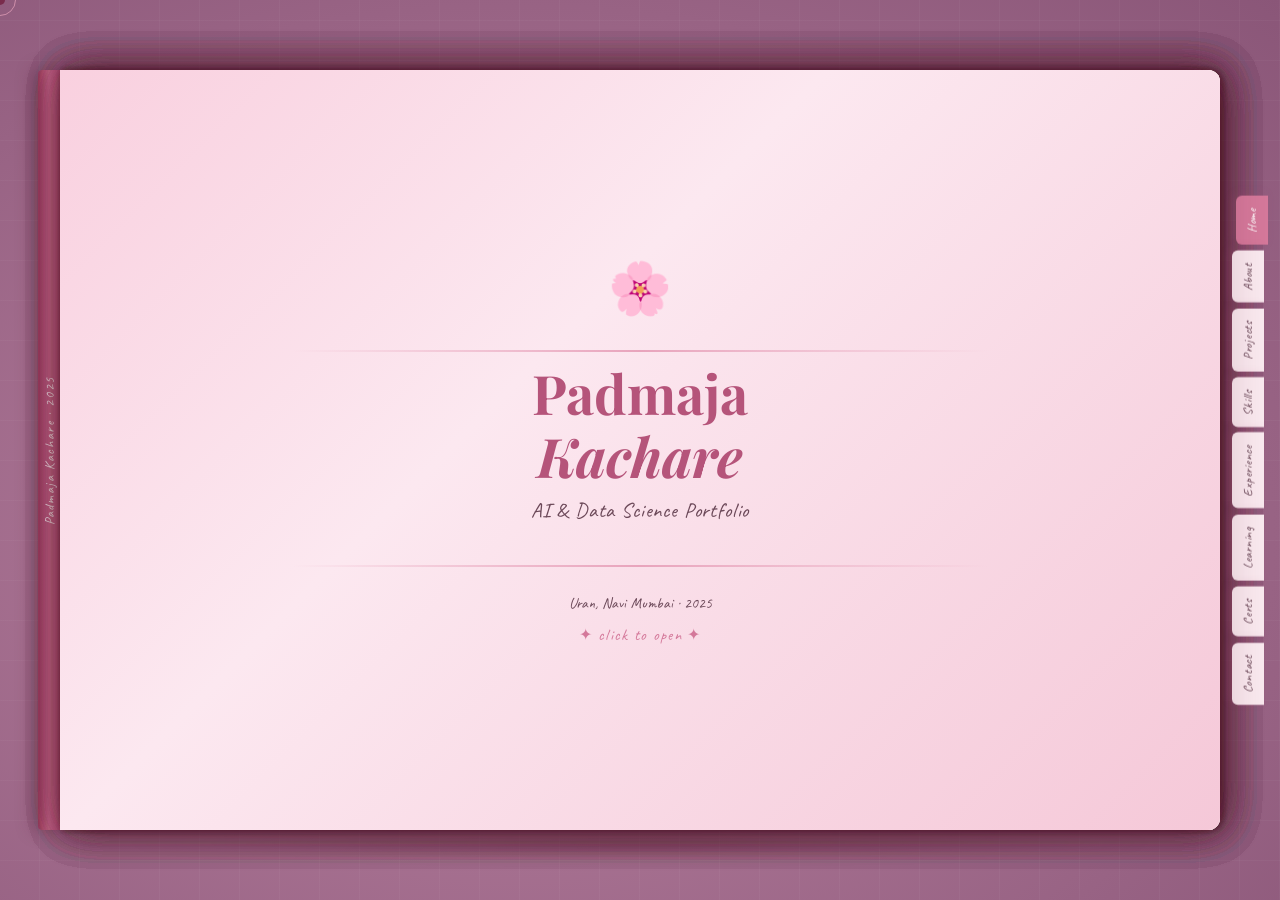
==== index.html @ 141d52c6 "Initial portfolio deployment" ====
<!DOCTYPE html>
<html lang="en">
<head>
<meta charset="UTF-8"/>
<meta name="viewport" content="width=device-width, initial-scale=1.0"/>
<title>Padmaja Kachare — Diary Portfolio</title>
<link href="https://fonts.googleapis.com/css2?family=Playfair+Display:ital,wght@0,400;0,600;1,400&family=DM+Sans:wght@300;400;500&family=Caveat:wght@400;500;600;700&display=swap" rel="stylesheet"/>
<style>
/* ===== ROOT ===== */
:root{
  --blush:#f9e8ee; --rose:#e8a4bc; --dusty:#d4789a; --deep:#b5547a;
  --cream:#fdf6f0; --warm:#fff9f5; --ink:#2d1f26; --inkl:#6b4858;
  --tan:#f0d9c8; --tan2:#e8c9b0; --paper:#fffdf8; --ruled:#f0dde6;
  --shadow:0 4px 24px rgba(180,84,120,.10);
  --shadow-lg:0 8px 40px rgba(180,84,120,.18);
}
*,*::before,*::after{box-sizing:border-box;margin:0;padding:0}
html,body{width:100%;height:100%;overflow:hidden;background:#c9a4b8;font-family:'DM Sans',sans-serif;font-weight:300;color:var(--ink);cursor:none}

/* ===== CUSTOM CURSOR ===== */
#cur{width:10px;height:10px;background:var(--dusty);border-radius:50%;position:fixed;top:0;left:0;pointer-events:none;z-index:9999;transform:translate(-50%,-50%);mix-blend-mode:multiply;transition:transform .12s}
#cur-ring{width:32px;height:32px;border:1.5px solid var(--rose);border-radius:50%;position:fixed;top:0;left:0;pointer-events:none;z-index:9998;transform:translate(-50%,-50%);transition:left .06s,top .06s;opacity:.7}

/* ===== BOOK SHELL ===== */
#book-shell{
  position:fixed;inset:0;
  display:flex;align-items:center;justify-content:center;
  perspective:2800px;
  background: radial-gradient(ellipse at 40% 60%, #c18faa 0%, #a67090 40%, #8a5678 100%);
}
/* warm table surface feel */
#book-shell::before{
  content:'';position:absolute;inset:0;
  background:repeating-linear-gradient(0deg,transparent,transparent 39px,rgba(255,255,255,.03) 39px,rgba(255,255,255,.03) 40px),
             repeating-linear-gradient(90deg,transparent,transparent 39px,rgba(255,255,255,.03) 39px,rgba(255,255,255,.03) 40px);
  pointer-events:none;
}
#book{
  position:relative;
  width:min(1160px,94vw);
  height:min(760px,90vh);
  transform-style:preserve-3d;
}

/* book shadow on table */
#book::after{
  content:'';position:absolute;bottom:-28px;left:5%;width:90%;height:30px;
  background:radial-gradient(ellipse,rgba(80,20,40,.35) 0%,transparent 70%);
  filter:blur(6px);pointer-events:none;
}

/* ===== SPINE ===== */
#spine{
  position:absolute;left:-22px;top:0;width:22px;height:100%;
  background:linear-gradient(90deg,#9a3d62,#c4688a,#b5547a);
  border-radius:4px 0 0 4px;
  box-shadow:-4px 0 18px rgba(80,20,40,.35);
  display:flex;align-items:center;justify-content:center;
  z-index:5;
}
#spine-text{
  writing-mode:vertical-rl;transform:rotate(180deg);
  font-family:'Caveat',cursive;font-size:.85rem;color:rgba(255,255,255,.85);
  letter-spacing:.12em;
}

/* ===== PAGES ===== */
.page{
  position:absolute;inset:0;
  background:var(--paper);
  border-radius:0 12px 12px 0;
  overflow:hidden;
  transform-origin:left center;
  transform-style:preserve-3d;
  backface-visibility:hidden;
  transition:transform .9s cubic-bezier(.645,.045,.355,1.000),box-shadow .9s;
  box-shadow:4px 0 40px rgba(80,20,40,.18),2px 0 8px rgba(80,20,40,.10);
  will-change:transform;
}

/* stacked z ordering */
.page[data-idx="0"]{z-index:8}
.page[data-idx="1"]{z-index:7}
.page[data-idx="2"]{z-index:6}
.page[data-idx="3"]{z-index:5}
.page[data-idx="4"]{z-index:4}
.page[data-idx="5"]{z-index:3}
.page[data-idx="6"]{z-index:2}
.page[data-idx="7"]{z-index:1}

/* turned pages rotate out */
.page.turned{
  transform:rotateY(-180deg);
  box-shadow:-4px 0 40px rgba(80,20,40,.22);
  z-index:20!important;
}

/* page back face — shows paper texture when turned */
.page::after{
  content:'';
  position:absolute;inset:0;
  background:linear-gradient(135deg,#f5dce8 0%,#fce8f0 50%,#f0d4e2 100%);
  transform:rotateY(180deg);
  backface-visibility:hidden;
  border-radius:0 12px 12px 0;
}

/* ruled lines on every page */
.page-inner{
  position:relative;width:100%;height:100%;
  padding:48px 54px 48px 66px;
  overflow:hidden;
}
.page-inner::before{
  content:'';position:absolute;inset:0;
  background-image:
    repeating-linear-gradient(transparent,transparent 31px,rgba(232,164,188,.22) 31px,rgba(232,164,188,.22) 32px);
  pointer-events:none;
}
/* left margin red line */
.page-inner::after{
  content:'';position:absolute;left:52px;top:0;bottom:0;width:2px;
  background:rgba(220,130,160,.3);pointer-events:none;
}

/* page curl shadow on right edge */
.page-curl{
  position:absolute;right:0;top:0;bottom:0;width:32px;
  background:linear-gradient(to left,rgba(180,100,130,.08),transparent);
  pointer-events:none;border-radius:0 12px 12px 0;
}

/* page number */
.page-num{
  position:absolute;bottom:18px;right:28px;
  font-family:'Caveat',cursive;font-size:.8rem;color:var(--rose);
}
/* date stamp */
.page-date{
  position:absolute;top:16px;right:28px;
  font-family:'Caveat',cursive;font-size:.78rem;color:var(--inkl);opacity:.7;
}

/* ===== SECTION LABEL ===== */
.sec-label{
  font-family:'Caveat',cursive;
  font-size:.92rem;color:var(--dusty);letter-spacing:.1em;
  margin-bottom:5px;
  display:flex;align-items:center;gap:8px;
}
.sec-label::before{content:'';display:inline-block;width:22px;height:2px;background:var(--rose);border-radius:2px}
.sec-title{
  font-family:'Playfair Display',serif;
  font-size:clamp(1.6rem,3.2vw,2.4rem);
  color:var(--ink);margin-bottom:22px;line-height:1.15;
}

/* ===== HANDWRITING REVEAL ===== */
@keyframes write{from{clip-path:inset(0 100% 0 0)}to{clip-path:inset(0 0% 0 0)}}
.handwrite{animation:write 1.1s ease both}
.handwrite-d1{animation:write 1.1s .15s ease both}
.handwrite-d2{animation:write 1.1s .3s ease both}
.handwrite-d3{animation:write 1.1s .45s ease both}

/* ===== FADE-UP ===== */
@keyframes fadeUp{from{opacity:0;transform:translateY(22px)}to{opacity:1;transform:translateY(0)}}
.fu{animation:fadeUp .6s ease both}
.fu1{animation:fadeUp .6s .1s ease both}
.fu2{animation:fadeUp .6s .2s ease both}
.fu3{animation:fadeUp .6s .3s ease both}
.fu4{animation:fadeUp .6s .4s ease both}
.fu5{animation:fadeUp .6s .5s ease both}

/* ===== PRESSED FLOWER DECO ===== */
.flower-deco{position:absolute;opacity:.18;pointer-events:none;font-size:2rem;line-height:1}
.flower-deco.f1{top:18px;left:14px;font-size:1.4rem;opacity:.14;transform:rotate(-20deg)}
.flower-deco.f2{bottom:40px;right:14px;font-size:1.8rem;opacity:.12;transform:rotate(15deg)}
.flower-deco.f3{top:50%;left:8px;font-size:1.1rem;opacity:.1;transform:rotate(5deg)}

/* ===== WASHI TAPE ===== */
.washi{
  position:absolute;
  height:22px;background:repeating-linear-gradient(45deg,rgba(232,164,188,.45) 0,rgba(232,164,188,.45) 4px,rgba(253,232,238,.6) 4px,rgba(253,232,238,.6) 8px);
  border-radius:2px;
  box-shadow:1px 2px 4px rgba(180,84,120,.12);
}
.washi.w-top{top:-5px;left:60px;width:120px;transform:rotate(-1.5deg)}
.washi.w-top2{top:-5px;right:80px;width:80px;transform:rotate(1deg)}
.washi.w-mid{transform:rotate(-0.8deg)}

/* ===== NAV — BOOKMARK TABS ===== */
#nav-tabs{
  position:absolute;right:-44px;top:50%;transform:translateY(-50%);
  display:flex;flex-direction:column;gap:6px;z-index:30;
}
.tab-btn{
  writing-mode:vertical-rl;transform:rotate(180deg);
  background:var(--blush);
  border:none;cursor:pointer;
  font-family:'Caveat',cursive;font-size:.78rem;color:var(--inkl);
  padding:12px 8px;
  border-radius:0 6px 6px 0;
  box-shadow:3px 2px 10px rgba(180,84,120,.18);
  transition:background .2s,color .2s,transform .2s;
  letter-spacing:.06em;
}
.tab-btn:hover,.tab-btn.active{background:var(--dusty);color:#fff;transform:rotate(180deg) translateX(-4px)}

/* ===== PAGE TURN ARROWS ===== */
#arrow-prev,#arrow-next{
  position:absolute;bottom:20px;
  background:var(--dusty);color:#fff;border:none;cursor:pointer;
  width:42px;height:42px;border-radius:50%;
  font-size:1.1rem;display:flex;align-items:center;justify-content:center;
  box-shadow:var(--shadow);
  transition:background .2s,transform .2s;z-index:50;
}
#arrow-prev{left:20px}
#arrow-next{right:20px}
#arrow-prev:hover,#arrow-next:hover{background:var(--deep);transform:scale(1.1)}

/* ===== PAGE TURN HINT ===== */
#turn-hint{
  position:absolute;bottom:68px;left:50%;transform:translateX(-50%);
  font-family:'Caveat',cursive;font-size:.82rem;color:var(--rose);
  animation:pulse-hint 2.5s ease-in-out infinite;
  pointer-events:none;white-space:nowrap;z-index:50;
}
@keyframes pulse-hint{0%,100%{opacity:.7}50%{opacity:.2}}

/* ===== COVER PAGE ===== */
#cover-page{
  position:absolute;inset:0;
  background:linear-gradient(135deg,#f9d0df 0%,#fce8f0 40%,#f5c8d8 100%);
  border-radius:0 12px 12px 0;
  display:flex;flex-direction:column;align-items:center;justify-content:center;
  z-index:50;cursor:pointer;
  transition:transform .9s cubic-bezier(.645,.045,.355,1);
  transform-origin:left center;
  backface-visibility:hidden;
  box-shadow:4px 0 40px rgba(80,20,40,.22);
}
#cover-page.opened{transform:rotateY(-180deg);pointer-events:none}
.cover-title{
  font-family:'Playfair Display',serif;
  font-size:clamp(2rem,5vw,3.4rem);
  color:var(--deep);text-align:center;line-height:1.15;
  margin-bottom:10px;
}
.cover-sub{
  font-family:'Caveat',cursive;
  font-size:1.3rem;color:var(--inkl);text-align:center;
  margin-bottom:32px;letter-spacing:.04em;
}
.cover-open-hint{
  font-family:'Caveat',cursive;font-size:1rem;color:var(--dusty);
  animation:pulse-hint 2s ease-in-out infinite;
  margin-top:8px;letter-spacing:.08em;
}
/* decorative cover lines */
.cover-line{
  width:60%;height:1.5px;background:linear-gradient(90deg,transparent,var(--rose),transparent);
  margin:10px auto;border-radius:2px;
}
/* cover flower doodle */
.cover-doodle{
  font-size:3.2rem;margin-bottom:18px;
  animation:spin-slow 12s linear infinite;
}
@keyframes spin-slow{from{transform:rotate(0deg)}to{transform:rotate(360deg)}}

/* ===== INK BLOT DECO ===== */
.ink-blot{
  position:absolute;border-radius:50%;
  background:radial-gradient(circle,rgba(180,84,120,.08),transparent 70%);
  pointer-events:none;
}

/* ===== HERO CONTENT (Page 1) ===== */
.hero-name{
  font-family:'Playfair Display',serif;
  font-size:clamp(1.9rem,3.8vw,3rem);
  color:var(--ink);line-height:1.1;margin-bottom:8px;
}
.hero-name em{font-style:italic;color:var(--deep)}
.hero-sub{
  font-family:'Caveat',cursive;font-size:1.15rem;color:var(--inkl);
  margin-bottom:22px;letter-spacing:.02em;
}
.hero-tags{display:flex;flex-wrap:wrap;gap:8px;margin-bottom:24px}
.tag{
  background:var(--warm);border:1px solid var(--rose);
  color:var(--deep);font-size:.75rem;font-weight:500;
  padding:4px 13px;border-radius:40px;letter-spacing:.04em;
}
.hero-links{display:flex;gap:12px;flex-wrap:wrap}
.hlink{
  display:inline-flex;align-items:center;gap:7px;text-decoration:none;
  background:var(--dusty);color:#fff;font-size:.82rem;font-weight:500;
  padding:9px 20px;border-radius:40px;
  transition:background .2s,transform .2s;
  box-shadow:0 4px 14px rgba(180,84,120,.25);
}
.hlink:hover{background:var(--deep);transform:translateY(-2px)}
.hlink.sec{background:transparent;border:1.5px solid var(--dusty);color:var(--deep);box-shadow:none}
.hlink.sec:hover{background:var(--blush)}

/* pen scribble underline */
.scribble{
  display:inline-block;position:relative;
}
.scribble::after{
  content:'';position:absolute;left:0;bottom:-3px;width:100%;height:3px;
  background:url("data:image/svg+xml,%3Csvg xmlns='http://www.w3.org/2000/svg' width='120' height='6'%3E%3Cpath d='M0 4 Q15 0 30 3 Q45 6 60 3 Q75 0 90 3 Q105 6 120 3' stroke='%23d4789a' stroke-width='2' fill='none' stroke-linecap='round'/%3E%3C/svg%3E") repeat-x center / 120px 6px;
}

/* ===== JOURNAL ENTRIES ===== */
.journal-entry{margin-bottom:20px}
.entry-date{
  font-family:'Caveat',cursive;color:var(--dusty);font-size:.88rem;margin-bottom:3px
}
.journal-entry p{font-size:.9rem;line-height:1.8;color:var(--inkl)}
.journal-entry p strong{color:var(--ink);font-weight:500}

/* ===== STICKY NOTES ===== */
.sticky-board{
  display:grid;grid-template-columns:repeat(3,1fr);gap:14px;
}
@media(max-width:700px){.sticky-board{grid-template-columns:repeat(2,1fr)}}
.sticky{
  padding:18px 16px 22px;border-radius:3px;cursor:pointer;position:relative;
  transition:transform .22s,box-shadow .22s;
  box-shadow:3px 5px 16px rgba(100,40,60,.13);
}
.sticky:nth-child(1){background:#fce4ec;transform:rotate(-1.5deg)}
.sticky:nth-child(2){background:#f8bbd0;transform:rotate(1deg)}
.sticky:nth-child(3){background:#fce4ec;transform:rotate(-.8deg)}
.sticky:nth-child(4){background:#e8f5e9;transform:rotate(1.2deg)}
.sticky:nth-child(5){background:#fff3e0;transform:rotate(-1deg)}
.sticky:nth-child(6){background:#e3f2fd;transform:rotate(.6deg)}
.sticky::before{content:'';position:absolute;top:-8px;left:50%;transform:translateX(-50%);width:22px;height:11px;background:rgba(180,84,120,.25);border-radius:2px}
.sticky:hover{transform:rotate(0deg) scale(1.05) translateY(-5px)!important;box-shadow:6px 10px 32px rgba(100,40,60,.2);z-index:10}
.sticky-emoji{font-size:1.4rem;margin-bottom:7px}
.sticky-title{font-family:'Playfair Display',serif;font-size:.88rem;font-weight:600;color:var(--ink);margin-bottom:7px}
.sticky-desc{font-size:.75rem;line-height:1.6;color:var(--inkl)}
.sticky-stack{margin-top:10px;display:flex;flex-wrap:wrap;gap:4px}
.stack-chip{font-size:.64rem;font-weight:500;background:rgba(255,255,255,.7);border-radius:20px;padding:2px 7px;color:var(--ink)}

/* ===== SKILLS GRID ===== */
.skills-grid{display:grid;grid-template-columns:repeat(4,1fr);gap:10px}
@media(max-width:700px){.skills-grid{grid-template-columns:repeat(3,1fr)}}
.skill-item{
  background:var(--warm);border-radius:12px;padding:14px 10px;
  text-align:center;box-shadow:var(--shadow);
  transition:transform .2s,box-shadow .2s;
}
.skill-item:hover{transform:translateY(-5px);box-shadow:0 8px 24px rgba(100,40,60,.16)}
.skill-icon{font-size:1.5rem;margin-bottom:5px}
.skill-name{font-size:.73rem;font-weight:500;color:var(--ink)}
.skill-type{font-family:'Caveat',cursive;font-size:.66rem;color:var(--dusty);margin-top:2px}

/* ===== TIMELINE ===== */
.timeline{position:relative;padding-left:32px;max-height:460px;overflow-y:auto;padding-right:4px}
.timeline::-webkit-scrollbar{width:4px}
.timeline::-webkit-scrollbar-thumb{background:var(--rose);border-radius:4px}
.timeline::before{content:'';position:absolute;left:10px;top:6px;bottom:6px;width:2px;background:linear-gradient(to bottom,var(--rose),var(--tan));border-radius:2px}
.tl-item{position:relative;margin-bottom:22px}
.tl-dot{position:absolute;left:-29px;top:6px;width:12px;height:12px;background:var(--dusty);border-radius:50%;border:2px solid var(--cream);box-shadow:0 0 0 2px var(--rose)}
.tl-card{background:var(--warm);border-radius:12px;padding:16px 18px;box-shadow:var(--shadow);border-left:3px solid var(--rose)}
.tl-company{font-family:'Playfair Display',serif;font-size:.95rem;color:var(--ink);margin-bottom:2px}
.tl-role{font-size:.75rem;color:var(--dusty);font-weight:500;margin-bottom:5px;letter-spacing:.03em}
.tl-date{font-family:'Caveat',cursive;font-size:.78rem;color:var(--inkl);margin-bottom:8px}
.tl-card ul{padding-left:14px}
.tl-card li{font-size:.78rem;line-height:1.65;color:var(--inkl);margin-bottom:3px}

/* ===== LEARNING / MUG ===== */
.learning-wrap{display:grid;grid-template-columns:1fr 150px;gap:30px;align-items:center}
@media(max-width:640px){.learning-wrap{grid-template-columns:1fr}}
.learn-items{display:flex;flex-direction:column;gap:14px}
.learn-row{display:flex;align-items:center;gap:12px}
.learn-label{font-size:.82rem;font-weight:500;min-width:150px;color:var(--ink)}
.learn-bar-wrap{flex:1;background:var(--blush);border-radius:40px;height:7px;overflow:hidden}
.learn-bar{height:100%;border-radius:40px;background:linear-gradient(90deg,var(--rose),var(--dusty));animation:fillbar 1.4s ease both}
@keyframes fillbar{from{width:0}}

/* ===== CERTS ===== */
.certs-grid{display:grid;grid-template-columns:repeat(3,1fr);gap:10px}
@media(max-width:640px){.certs-grid{grid-template-columns:repeat(2,1fr)}}
.cert-card{background:var(--warm);border-radius:11px;padding:13px 14px;box-shadow:var(--shadow);border-top:2px solid var(--rose);font-size:.78rem;color:var(--inkl);transition:transform .2s}
.cert-card:hover{transform:translateY(-3px)}
.cert-issuer{font-size:.65rem;color:var(--dusty);font-weight:500;margin-bottom:4px;letter-spacing:.05em;text-transform:uppercase}

/* ===== CONTACT ===== */
.contact-inner{text-align:center;padding:10px 0 0}
.contact-inner p{font-size:.9rem;line-height:1.85;color:var(--inkl);max-width:480px;margin:0 auto 26px}
.contact-links{display:flex;justify-content:center;gap:12px;flex-wrap:wrap}
.clink{text-decoration:none;display:inline-flex;align-items:center;gap:7px;background:var(--warm);border:1.5px solid var(--rose);color:var(--deep);padding:10px 20px;border-radius:40px;font-size:.82rem;font-weight:500;transition:background .2s,transform .2s;box-shadow:var(--shadow)}
.clink:hover{background:var(--dusty);color:#fff;transform:translateY(-2px)}

/* ===== MODAL ===== */
.modal-overlay{display:none;position:fixed;inset:0;background:rgba(45,31,38,.55);backdrop-filter:blur(8px);z-index:500;align-items:center;justify-content:center;padding:24px}
.modal-overlay.open{display:flex}
.modal{background:var(--warm);border-radius:20px;padding:38px;max-width:520px;width:100%;box-shadow:var(--shadow-lg);position:relative;animation:fadeUp .3s ease}
.modal-close{position:absolute;top:16px;right:18px;background:none;border:none;font-size:1.5rem;cursor:pointer;color:var(--inkl);line-height:1}
.modal-emoji{font-size:2.2rem;margin-bottom:10px}
.modal-title{font-family:'Playfair Display',serif;font-size:1.35rem;margin-bottom:12px}
.modal-body{font-size:.88rem;line-height:1.8;color:var(--inkl)}
.modal-body ul{padding-left:16px;margin-top:7px}
.modal-body li{margin-bottom:4px}
.modal-stack{margin-top:16px;display:flex;flex-wrap:wrap;gap:6px}
.modal-stack span{font-size:.72rem;font-weight:500;background:var(--blush);border:1px solid var(--rose);border-radius:30px;padding:3px 11px;color:var(--deep)}

/* ===== PAPER TEXTURE ===== */
.page-inner{
  background-image:
    radial-gradient(ellipse at 10% 10%,rgba(255,240,245,.8) 0%,transparent 60%),
    radial-gradient(ellipse at 90% 90%,rgba(240,220,230,.4) 0%,transparent 50%);
}

/* ===== DOODLE ANIMATIONS ===== */
@keyframes doodle-bob{0%,100%{transform:translateY(0) rotate(-3deg)}50%{transform:translateY(-4px) rotate(-1deg)}}
@keyframes doodle-spin{0%{transform:rotate(0deg)}100%{transform:rotate(360deg)}}
.doodle-star{position:absolute;font-size:1rem;opacity:.18;pointer-events:none;animation:doodle-bob 3.5s ease-in-out infinite}
.doodle-heart{position:absolute;font-size:.85rem;opacity:.15;pointer-events:none;animation:doodle-bob 4s 1s ease-in-out infinite}

/* ===== PAPERCLIP DECO ===== */
.paperclip{position:absolute;top:12px;left:30px;opacity:.35;font-size:1.4rem;transform:rotate(-15deg)}

/* ===== PROGRESS DOTS ===== */
#progress-dots{
  position:absolute;left:50%;bottom:8px;transform:translateX(-50%);
  display:flex;gap:7px;z-index:50;
}
.dot{
  width:7px;height:7px;border-radius:50%;
  background:var(--rose);opacity:.35;
  transition:opacity .3s,transform .3s;cursor:pointer;
}
.dot.active{opacity:1;transform:scale(1.3);background:var(--dusty)}

/* ===== TOOLTIP ===== */
#page-label{
  position:absolute;left:50%;bottom:36px;transform:translateX(-50%);
  font-family:'Caveat',cursive;font-size:.78rem;color:var(--dusty);
  opacity:0;transition:opacity .4s;z-index:50;white-space:nowrap;
  pointer-events:none;
}
#page-label.show{opacity:1}

/* scrollbar hide for overflow pages */
.page-inner.scrollable{overflow-y:auto;padding-right:10px}
.page-inner.scrollable::-webkit-scrollbar{width:3px}
.page-inner.scrollable::-webkit-scrollbar-thumb{background:var(--rose);border-radius:3px}
</style>
</head>
<body>

<div id="cur"></div>
<div id="cur-ring"></div>

<!-- ===== BOOK SHELL ===== -->
<div id="book-shell">
  <div id="book">

    <!-- SPINE -->
    <div id="spine">
      <span id="spine-text">Padmaja Kachare · 2025</span>
    </div>

    <!-- BOOKMARK TABS -->
    <div id="nav-tabs">
      <button class="tab-btn active" data-page="0">Home</button>
      <button class="tab-btn" data-page="1">About</button>
      <button class="tab-btn" data-page="2">Projects</button>
      <button class="tab-btn" data-page="3">Skills</button>
      <button class="tab-btn" data-page="4">Experience</button>
      <button class="tab-btn" data-page="5">Learning</button>
      <button class="tab-btn" data-page="6">Certs</button>
      <button class="tab-btn" data-page="7">Contact</button>
    </div>

    <!-- PROGRESS DOTS -->
    <div id="progress-dots"></div>

    <!-- PAGE LABEL -->
    <div id="page-label"></div>

    <!-- ARROWS -->
    <button id="arrow-prev" title="Previous page">‹</button>
    <button id="arrow-next" title="Next page">›</button>

    <!-- TURN HINT -->
    <div id="turn-hint">✦ flip the page to begin ✦</div>

    <!-- ========== PAGES ========== -->

    <!-- PAGE 0: HOME / COVER INSIDE -->
    <div class="page" data-idx="0" id="page-0">
      <div class="page-inner">
        <div class="washi w-top"></div>
        <div class="flower-deco f1">🌸</div>
        <div class="flower-deco f2">🌷</div>
        <div class="doodle-star" style="top:40px;right:90px">✦</div>
        <div class="doodle-star" style="bottom:80px;left:60px;animation-delay:1s">✧</div>
        <div class="doodle-heart" style="bottom:100px;right:60px">♡</div>
        <div class="ink-blot" style="width:180px;height:180px;top:-40px;right:-40px"></div>
        <div class="paperclip">📎</div>

        <br/>
        <h1 class="hero-name handwrite">Padmaja<br/><em>Kachare</em></h1>
        <p class="hero-sub handwrite-d1">✦ Aspiring AI & Data Science Engineer ✦</p>

        <div class="hero-tags fu2">
          <span class="tag">Machine Learning</span>
          <span class="tag">Deep Learning</span>
          <span class="tag">NLP</span>
          <span class="tag">Data Engineering</span>
          <span class="tag">Python</span>
          <span class="tag">Agentic AI</span>
        </div>

        <div class="hero-links fu3">
          <a class="hlink" href="https://linkedin.com/in/padmaja-kachare" target="_blank">
            <svg width="14" height="14" fill="currentColor" viewBox="0 0 24 24"><path d="M16 8a6 6 0 016 6v7h-4v-7a2 2 0 00-2-2 2 2 0 00-2 2v7h-4v-7a6 6 0 016-6zM2 9h4v12H2z"/><circle cx="4" cy="4" r="2"/></svg>
            LinkedIn
          </a>
          <a class="hlink sec" href="https://github.com/Padmajakachare1911" target="_blank">
            <svg width="14" height="14" fill="currentColor" viewBox="0 0 24 24"><path d="M12 0C5.37 0 0 5.37 0 12c0 5.3 3.438 9.8 8.205 11.385.6.113.82-.258.82-.577 0-.285-.01-1.04-.015-2.04-3.338.724-4.042-1.61-4.042-1.61-.546-1.385-1.335-1.755-1.335-1.755-1.087-.744.084-.729.084-.729 1.205.084 1.838 1.236 1.838 1.236 1.07 1.835 2.809 1.305 3.495.998.108-.776.417-1.305.76-1.605-2.665-.3-5.466-1.332-5.466-5.93 0-1.31.465-2.38 1.235-3.22-.135-.303-.54-1.523.105-3.176 0 0 1.005-.322 3.3 1.23.96-.267 1.98-.399 3-.405 1.02.006 2.04.138 3 .405 2.28-1.552 3.285-1.23 3.285-1.23.645 1.653.24 2.873.12 3.176.765.84 1.23 1.91 1.23 3.22 0 4.61-2.805 5.625-5.475 5.92.42.36.81 1.096.81 2.22 0 1.606-.015 2.896-.015 3.286 0 .315.21.69.825.57C20.565 21.795 24 17.295 24 12c0-6.63-5.37-12-12-12"/></svg>
            GitHub
          </a>
          <a class="hlink sec" href="mailto:padmajakachare1911@gmail.com">📧 Email</a>
        </div>

        <!-- Floating notebook doodle -->
        <svg style="position:absolute;bottom:30px;right:40px;width:90px;opacity:.55;animation:doodle-bob 5s ease-in-out infinite" viewBox="0 0 90 110" fill="none" xmlns="http://www.w3.org/2000/svg">
          <rect x="4" y="4" width="82" height="102" rx="5" fill="#fce4ec"/>
          <rect x="4" y="4" width="14" height="102" rx="5" fill="#f48fb1"/>
          <line x1="24" y1="24" x2="78" y2="24" stroke="#f8bbd0" stroke-width="1.5"/>
          <line x1="24" y1="36" x2="78" y2="36" stroke="#f8bbd0" stroke-width="1.5"/>
          <line x1="24" y1="48" x2="78" y2="48" stroke="#f8bbd0" stroke-width="1.5"/>
          <line x1="24" y1="60" x2="78" y2="60" stroke="#f8bbd0" stroke-width="1.5"/>
          <line x1="24" y1="72" x2="60" y2="72" stroke="#f8bbd0" stroke-width="1.5"/>
          <circle cx="11" cy="30" r="3" fill="#e91e8c" opacity=".3"/>
          <circle cx="11" cy="50" r="3" fill="#e91e8c" opacity=".3"/>
          <circle cx="11" cy="70" r="3" fill="#e91e8c" opacity=".3"/>
        </svg>
      </div>
      <div class="page-curl"></div>
      <div class="page-num">pg. 1</div>
      <div class="page-date">2025 ✦</div>
    </div>

    <!-- PAGE 1: ABOUT / JOURNAL -->
    <div class="page" data-idx="1" id="page-1">
      <div class="page-inner scrollable">
        <div class="washi w-top"></div>
        <div class="flower-deco f1">🌺</div>
        <div class="flower-deco f2">🍀</div>
        <div class="doodle-heart" style="top:50px;right:70px">♡</div>
        <div class="doodle-star" style="bottom:70px;left:55px">✦</div>

        <p class="sec-label fu">Open Notebook</p>
        <h2 class="sec-title fu1"><span class="scribble">About Me</span></h2>

        <div class="journal-entry fu2">
          <p class="entry-date">📖 Entry #1 — Who I Am</p>
          <p>I'm a <strong>B.Tech AI & Data Science student</strong> from Uran, Navi Mumbai. I love the moment a model clicks into place — when messy data becomes a clear story and code turns into something real and useful.</p>
        </div>
        <div class="journal-entry fu3">
          <p class="entry-date">💡 Entry #2 — What I Do</p>
          <p>From <strong>end-to-end ML pipelines</strong> to Streamlit & Flask deployments. Interned at <strong>Infosys Springboard, NullClass, Prodigy Infotech</strong> & <strong>SmartInternz</strong>. Each stint made me better at turning chaos into clarity.</p>
        </div>
        <div class="journal-entry fu4">
          <p class="entry-date">🌸 Entry #3 — Beyond the Code</p>
          <p>When I'm not training models, I'm <strong>doodling</strong> or making art. I believe the best engineers are curious humans who ask "why" more than "how."</p>
        </div>
        <div class="journal-entry fu5">
          <p class="entry-date">🎯 Entry #4 — Where I'm Headed</p>
          <p>Deeply interested in <strong>agentic AI, scalable data systems</strong>, and ethical AI. My goal: build systems that help real people — not just impress on paper.</p>
        </div>

        <!-- pen doodle -->
        <svg style="position:absolute;bottom:24px;right:28px;width:55px;opacity:.3;transform:rotate(-25deg)" viewBox="0 0 30 120" fill="none" xmlns="http://www.w3.org/2000/svg">
          <rect x="10" y="10" width="10" height="80" rx="3" fill="#d4789a"/>
          <polygon points="10,90 20,90 15,115" fill="#2d1f26"/>
          <rect x="10" y="8" width="10" height="8" rx="2" fill="#f48fb1"/>
          <circle cx="15" cy="110" r="1.5" fill="#aaa"/>
        </svg>
      </div>
      <div class="page-curl"></div>
      <div class="page-num">pg. 2</div>
      <div class="page-date">About ✦</div>
    </div>

    <!-- PAGE 2: PROJECTS -->
    <div class="page" data-idx="2" id="page-2">
      <div class="page-inner scrollable">
        <div class="washi w-top2"></div>
        <div class="flower-deco f2">🌸</div>
        <div class="doodle-star" style="top:45px;right:80px;animation-delay:.5s">✧</div>

        <p class="sec-label fu">Sticky Note Board</p>
        <h2 class="sec-title fu1"><span class="scribble">Projects</span></h2>
        <p style="font-family:'Caveat',cursive;color:var(--inkl);margin-bottom:16px;font-size:.88rem" class="fu2">✦ Click a sticky note to read the full case study ✦</p>

        <div class="sticky-board">
          <div class="sticky fu1" onclick="openModal('m1')">
            <div class="sticky-emoji">🎯</div>
            <div class="sticky-title">AI Career Prediction</div>
            <div class="sticky-desc">ML/DL predicting career paths from academics, skills & interests.</div>
            <div class="sticky-stack"><span class="stack-chip">TensorFlow</span><span class="stack-chip">Streamlit</span></div>
          </div>
          <div class="sticky fu2" onclick="openModal('m2')">
            <div class="sticky-emoji">🏛️</div>
            <div class="sticky-title">Agentic Gov. Platform</div>
            <div class="sticky-desc">AI automation for permits, licenses & citizen apps end-to-end.</div>
            <div class="sticky-stack"><span class="stack-chip">FastAPI</span><span class="stack-chip">JWT</span></div>
          </div>
          <div class="sticky fu3" onclick="openModal('m3')">
            <div class="sticky-emoji">🏙️</div>
            <div class="sticky-title">Urban Risk Prediction</div>
            <div class="sticky-desc">ML model for high-risk zones prone to displacement.</div>
            <div class="sticky-stack"><span class="stack-chip">Scikit-learn</span><span class="stack-chip">Pandas</span></div>
          </div>
          <div class="sticky fu4" onclick="openModal('m4')">
            <div class="sticky-emoji">🧩</div>
            <div class="sticky-title">ASD Detection App</div>
            <div class="sticky-desc">Flask KNN web app for autism detection with dashboards.</div>
            <div class="sticky-stack"><span class="stack-chip">Flask</span><span class="stack-chip">MySQL</span></div>
          </div>
          <div class="sticky fu5" onclick="openModal('m5')">
            <div class="sticky-emoji">🍛</div>
            <div class="sticky-title">Lost Recipes Finder</div>
            <div class="sticky-desc">Regional Indian recipes via voice/text with interactive map.</div>
            <div class="sticky-stack"><span class="stack-chip">NLP</span><span class="stack-chip">Streamlit</span></div>
          </div>
          <div class="sticky fu5" onclick="openModal('m6')">
            <div class="sticky-emoji">🎙️</div>
            <div class="sticky-title">Voice Translator</div>
            <div class="sticky-desc">Real-time English ↔ Spanish using speech & TTS.</div>
            <div class="sticky-stack"><span class="stack-chip">SpeechRec</span><span class="stack-chip">TTS</span></div>
          </div>
        </div>
      </div>
      <div class="page-curl"></div>
      <div class="page-num">pg. 3</div>
      <div class="page-date">Projects ✦</div>
    </div>

    <!-- PAGE 3: SKILLS -->
    <div class="page" data-idx="3" id="page-3">
      <div class="page-inner scrollable">
        <div class="washi w-top"></div>
        <div class="flower-deco f1">🌷</div>
        <div class="doodle-star" style="bottom:60px;right:50px;animation-delay:1.2s">✦</div>
        <div class="paperclip">📎</div>

        <p class="sec-label fu">Desk Accessories</p>
        <h2 class="sec-title fu1"><span class="scribble">Skills</span></h2>

        <div class="skills-grid">
          <div class="skill-item fu1"><div class="skill-icon">📓</div><div class="skill-name">Python</div><div class="skill-type">Primary Language</div></div>
          <div class="skill-item fu1"><div class="skill-icon">💡</div><div class="skill-name">TensorFlow</div><div class="skill-type">Deep Learning</div></div>
          <div class="skill-item fu2"><div class="skill-icon">🔬</div><div class="skill-name">Scikit-learn</div><div class="skill-type">ML Framework</div></div>
          <div class="skill-item fu2"><div class="skill-icon">🔖</div><div class="skill-name">Git & GitHub</div><div class="skill-type">Version Control</div></div>
          <div class="skill-item fu3"><div class="skill-icon">🗄️</div><div class="skill-name">MySQL / SQL</div><div class="skill-type">Database</div></div>
          <div class="skill-item fu3"><div class="skill-icon">🌐</div><div class="skill-name">Flask / FastAPI</div><div class="skill-type">Backend APIs</div></div>
          <div class="skill-item fu4"><div class="skill-icon">📊</div><div class="skill-name">Streamlit</div><div class="skill-type">Data Apps</div></div>
          <div class="skill-item fu4"><div class="skill-icon">🤗</div><div class="skill-name">HuggingFace</div><div class="skill-type">NLP / BERT</div></div>
          <div class="skill-item fu5"><div class="skill-icon">☁️</div><div class="skill-name">Google Cloud</div><div class="skill-type">Vertex AI, Gemini</div></div>
          <div class="skill-item fu5"><div class="skill-icon">🧠</div><div class="skill-name">RNN/LSTM/GRU</div><div class="skill-type">Sequence Models</div></div>
          <div class="skill-item fu5"><div class="skill-icon">🎨</div><div class="skill-name">GANs / VAE</div><div class="skill-type">Generative AI</div></div>
          <div class="skill-item fu5"><div class="skill-icon">📈</div><div class="skill-name">Power BI</div><div class="skill-type">Visualization</div></div>
        </div>
      </div>
      <div class="page-curl"></div>
      <div class="page-num">pg. 4</div>
      <div class="page-date">Skills ✦</div>
    </div>

    <!-- PAGE 4: EXPERIENCE -->
    <div class="page" data-idx="4" id="page-4">
      <div class="page-inner scrollable">
        <div class="washi w-top2"></div>
        <div class="flower-deco f1">🌺</div>
        <div class="doodle-heart" style="bottom:60px;right:55px;animation-delay:.8s">♡</div>

        <p class="sec-label fu">Work Diary</p>
        <h2 class="sec-title fu1"><span class="scribble">Experience</span></h2>

        <div class="timeline">
          <div class="tl-item fu1">
            <div class="tl-dot"></div>
            <div class="tl-card">
              <div class="tl-company">Infosys Springboard</div>
              <div class="tl-role">AI Intern</div>
              <div class="tl-date">📅 Oct–Dec 2025 · Remote</div>
              <ul>
                <li>ML workflows: preprocessing, feature selection, model evaluation</li>
                <li>Built AI mini-projects using Python, Pandas, NumPy, Scikit-learn</li>
                <li>Data analysis & visualization on structured datasets</li>
              </ul>
            </div>
          </div>
          <div class="tl-item fu2">
            <div class="tl-dot"></div>
            <div class="tl-card">
              <div class="tl-company">IM1B — Innovation Mission 1B</div>
              <div class="tl-role">AI & Data Science Intern</div>
              <div class="tl-date">📅 2025 · Remote</div>
              <ul>
                <li>AI-driven solutions for social & technological challenges</li>
                <li>Designed scalable AI solutions for global-impact problems</li>
              </ul>
            </div>
          </div>
          <div class="tl-item fu3">
            <div class="tl-dot"></div>
            <div class="tl-card">
              <div class="tl-company">NullClass</div>
              <div class="tl-role">Data Science Intern</div>
              <div class="tl-date">📅 Apr–Jun 2025 · Remote</div>
              <ul>
                <li>Built Tokenizer, Image-to-Text Translator, Dual-Language Translator</li>
                <li>Real-Time Voice Translation: English ↔ Spanish</li>
              </ul>
            </div>
          </div>
          <div class="tl-item fu4">
            <div class="tl-dot"></div>
            <div class="tl-card">
              <div class="tl-company">Prodigy Infotech</div>
              <div class="tl-role">Data Science Intern</div>
              <div class="tl-date">📅 Sep 2024 · Remote</div>
              <ul>
                <li>Titanic dataset; Decision Tree for purchase prediction</li>
                <li>Sentiment analysis with NLTK; hotspot viz with Folium</li>
              </ul>
            </div>
          </div>
          <div class="tl-item fu5">
            <div class="tl-dot"></div>
            <div class="tl-card">
              <div class="tl-company">SmartInternz</div>
              <div class="tl-role">AI/ML Intern</div>
              <div class="tl-date">📅 Jun–Jul 2024 · Remote</div>
              <ul>
                <li>KNN model for ASD detection</li>
                <li>Google Cloud tools: Vertex AI, Gemini & prompt engineering</li>
              </ul>
            </div>
          </div>
        </div>
      </div>
      <div class="page-curl"></div>
      <div class="page-num">pg. 5</div>
      <div class="page-date">Experience ✦</div>
    </div>

    <!-- PAGE 5: LEARNING -->
    <div class="page" data-idx="5" id="page-5">
      <div class="page-inner">
        <div class="washi w-top"></div>
        <div class="flower-deco f1">🌸</div>
        <div class="doodle-star" style="top:50px;right:70px;animation-delay:.3s">✧</div>
        <div class="doodle-star" style="bottom:90px;left:55px;animation-delay:1.5s">✦</div>

        <p class="sec-label fu">Coffee Mug Station</p>
        <h2 class="sec-title fu1"><span class="scribble">Currently Learning</span></h2>

        <div class="learning-wrap">
          <div class="learn-items fu2">
            <div class="learn-row">
              <span class="learn-label">☕ Agentic AI Systems</span>
              <div class="learn-bar-wrap"><div class="learn-bar" style="width:75%;animation-delay:.1s"></div></div>
            </div>
            <div class="learn-row">
              <span class="learn-label">☕ Scalable Data Pipelines</span>
              <div class="learn-bar-wrap"><div class="learn-bar" style="width:60%;animation-delay:.2s"></div></div>
            </div>
            <div class="learn-row">
              <span class="learn-label">☕ LLM Fine-tuning</span>
              <div class="learn-bar-wrap"><div class="learn-bar" style="width:50%;animation-delay:.3s"></div></div>
            </div>
            <div class="learn-row">
              <span class="learn-label">☕ Cloud Architecture</span>
              <div class="learn-bar-wrap"><div class="learn-bar" style="width:45%;animation-delay:.4s"></div></div>
            </div>
            <div class="learn-row">
              <span class="learn-label">☕ GitHub Copilot</span>
              <div class="learn-bar-wrap"><div class="learn-bar" style="width:70%;animation-delay:.5s"></div></div>
            </div>
            <p style="font-family:'Caveat',cursive;color:var(--inkl);margin-top:12px;font-size:.9rem">✦ Always one more cup to go ✦</p>
          </div>
          <!-- MUG -->
          <div style="display:flex;justify-content:center" class="fu3">
            <svg width="130" height="165" viewBox="0 0 160 200" fill="none" xmlns="http://www.w3.org/2000/svg">
              <path d="M55 30 Q60 15 55 5" stroke="#e8a4bc" stroke-width="3" fill="none" stroke-linecap="round" opacity=".7">
                <animate attributeName="opacity" values=".7;.2;.7" dur="2s" repeatCount="indefinite"/>
                <animate attributeName="d" values="M55 30 Q60 15 55 5;M55 30 Q50 15 55 5;M55 30 Q60 15 55 5" dur="2s" repeatCount="indefinite"/>
              </path>
              <path d="M75 28 Q80 10 75 2" stroke="#e8a4bc" stroke-width="3" fill="none" stroke-linecap="round" opacity=".5">
                <animate attributeName="opacity" values=".5;.9;.5" dur="2.4s" repeatCount="indefinite"/>
              </path>
              <path d="M95 30 Q100 14 95 4" stroke="#e8a4bc" stroke-width="3" fill="none" stroke-linecap="round" opacity=".6">
                <animate attributeName="opacity" values=".6;.1;.6" dur="1.8s" repeatCount="indefinite"/>
              </path>
              <path d="M20 45 L30 175 Q30 185 40 185 L120 185 Q130 185 130 175 L140 45 Z" fill="#fce4ec"/>
              <clipPath id="mc"><path d="M22 47 L31 173 Q31 183 40 183 L120 183 Q129 183 129 173 L138 47 Z"/></clipPath>
              <rect x="20" y="100" width="120" height="90" fill="#f48fb1" opacity=".6" clip-path="url(#mc)">
                <animate attributeName="y" from="180" to="100" dur="1.5s" fill="freeze" begin=".5s"/>
              </rect>
              <ellipse cx="80" cy="45" rx="60" ry="12" fill="#f8bbd0"/>
              <path d="M130 80 Q165 80 165 115 Q165 150 130 150" stroke="#f48fb1" stroke-width="12" fill="none" stroke-linecap="round"/>
              <text x="80" y="155" text-anchor="middle" font-family="'Caveat', cursive" font-size="13" fill="#e91e8c" opacity=".6">keep learning</text>
            </svg>
          </div>
        </div>
      </div>
      <div class="page-curl"></div>
      <div class="page-num">pg. 6</div>
      <div class="page-date">Learning ✦</div>
    </div>

    <!-- PAGE 6: CERTIFICATIONS -->
    <div class="page" data-idx="6" id="page-6">
      <div class="page-inner scrollable">
        <div class="washi w-top2"></div>
        <div class="flower-deco f2">🌷</div>
        <div class="doodle-heart" style="top:46px;right:75px;animation-delay:.6s">♡</div>

        <p class="sec-label fu">Badges Collected</p>
        <h2 class="sec-title fu1"><span class="scribble">Certifications</span></h2>

        <div class="certs-grid">
          <div class="cert-card fu1"><div class="cert-issuer">McKinsey</div>Forward Program</div>
          <div class="cert-card fu1"><div class="cert-issuer">TCS ION</div>Career Edge – Young Professional</div>
          <div class="cert-card fu2"><div class="cert-issuer">Google Cloud</div>Prompt Design in Vertex AI</div>
          <div class="cert-card fu2"><div class="cert-issuer">Google Cloud</div>GenAI Apps with Gemini & Streamlit</div>
          <div class="cert-card fu3"><div class="cert-issuer">Microsoft Learn</div>GitHub Copilot</div>
          <div class="cert-card fu3"><div class="cert-issuer">NullClass</div>Real-Time Translation App</div>
          <div class="cert-card fu4"><div class="cert-issuer">British Airways / Forage</div>Data Science Simulation</div>
          <div class="cert-card fu4"><div class="cert-issuer">Tech Mahindra / Skill India</div>Cybersecurity Course</div>
          <div class="cert-card fu5"><div class="cert-issuer">Beep</div>Work Ready Certification</div>
        </div>

        <!-- Stamp doodle -->
        <div style="position:absolute;bottom:28px;right:34px;opacity:.2;transform:rotate(12deg);font-size:2rem">🎖️</div>
      </div>
      <div class="page-curl"></div>
      <div class="page-num">pg. 7</div>
      <div class="page-date">Certs ✦</div>
    </div>

    <!-- PAGE 7: CONTACT -->
    <div class="page" data-idx="7" id="page-7">
      <div class="page-inner">
        <div class="washi w-top"></div>
        <div class="flower-deco f1">🌸</div>
        <div class="flower-deco f2">🌺</div>
        <div class="doodle-star" style="top:42px;right:78px;animation-delay:.4s">✦</div>
        <div class="doodle-heart" style="bottom:90px;left:58px;animation-delay:1.1s">♡</div>
        <div class="ink-blot" style="width:200px;height:200px;bottom:-60px;right:-60px;opacity:.04"></div>

        <p class="sec-label fu" style="justify-content:center">Say Hello</p>
        <h2 class="sec-title fu1" style="text-align:center"><span class="scribble">Let's Connect</span></h2>

        <div class="contact-inner fu2">
          <p>I'm open to collaborating on meaningful AI projects, internship opportunities, or just a friendly chat about ML and ideas that matter. ✦</p>
          <div class="contact-links">
            <a class="clink" href="mailto:padmajakachare1911@gmail.com">📧 Email</a>
            <a class="clink" href="https://linkedin.com/in/padmaja-kachare" target="_blank">💼 LinkedIn</a>
            <a class="clink" href="https://github.com/Padmajakachare1911" target="_blank">💻 GitHub</a>
            <a class="clink" href="tel:+918591427598">📞 +91 85914 27598</a>
          </div>
        </div>

        <!-- closing diary note -->
        <div style="margin-top:30px;padding:18px 22px;background:rgba(248,187,208,.25);border-radius:12px;border-left:3px solid var(--rose)" class="fu3">
          <p style="font-family:'Caveat',cursive;font-size:1.05rem;color:var(--inkl);line-height:1.7">
            "Made with 🌸 and lots of ☕<br/>
            Uran, Navi Mumbai — 2025"
          </p>
        </div>

        <!-- envelope doodle -->
        <svg style="position:absolute;bottom:28px;right:36px;width:70px;opacity:.3;animation:doodle-bob 4s ease-in-out infinite" viewBox="0 0 70 52" fill="none" xmlns="http://www.w3.org/2000/svg">
          <rect x="2" y="2" width="66" height="48" rx="5" fill="#fce4ec" stroke="#f48fb1" stroke-width="2"/>
          <polyline points="2,2 35,30 68,2" stroke="#f48fb1" stroke-width="2" fill="none"/>
        </svg>
      </div>
      <div class="page-curl"></div>
      <div class="page-num">pg. 8</div>
      <div class="page-date">Fin ✦</div>
    </div>

    <!-- COVER PAGE (front, on top) -->
    <div id="cover-page">
      <div class="cover-doodle">🌸</div>
      <div class="cover-line"></div>
      <h1 class="cover-title">Padmaja<br/><em style="font-style:italic;color:var(--deep)">Kachare</em></h1>
      <p class="cover-sub">AI & Data Science Portfolio</p>
      <div class="cover-line"></div>
      <p style="font-family:'Caveat',cursive;font-size:.95rem;color:var(--inkl);margin:16px 0 4px">Uran, Navi Mumbai · 2025</p>
      <p class="cover-open-hint">✦ click to open ✦</p>
    </div>

  </div><!-- /book -->
</div><!-- /book-shell -->

<!-- MODALS -->
<div class="modal-overlay" id="m1"><div class="modal"><button class="modal-close" onclick="closeModal('m1')">×</button><div class="modal-emoji">🎯</div><div class="modal-title">AI Career Prediction & Guidance System</div><div class="modal-body"><p>An intelligent platform predicting suitable career paths based on academic performance, skills & interests.</p><ul><li>ML/DL models with TensorFlow for personalized recommendations</li><li>Skill gap analysis to identify missing competencies</li><li>Job market trend analysis integrated into recommendations</li><li>Interactive Streamlit web app with career path visualizations</li><li>Feedback loop for continuous model improvement</li></ul></div><div class="modal-stack"><span>Python</span><span>TensorFlow</span><span>Scikit-learn</span><span>Streamlit</span></div></div></div>
<div class="modal-overlay" id="m2"><div class="modal"><button class="modal-close" onclick="closeModal('m2')">×</button><div class="modal-emoji">🏛️</div><div class="modal-title">Agentic AI Government Service Platform</div><div class="modal-body"><p>Full-stack AI automation for government service requests — permits, licenses, citizen applications.</p><ul><li>FastAPI backend with SQLAlchemy ORM and MySQL</li><li>JWT-based authentication for secure citizen access</li><li>DigiLocker API integration for document verification</li><li>AI agent workflow for automated analysis and validation</li></ul></div><div class="modal-stack"><span>FastAPI</span><span>SQLAlchemy</span><span>MySQL</span><span>JWT</span><span>HTML/CSS/JS</span></div></div></div>
<div class="modal-overlay" id="m3"><div class="modal"><button class="modal-close" onclick="closeModal('m3')">×</button><div class="modal-emoji">🏙️</div><div class="modal-title">Urban Risk & Slum Eviction Prediction</div><div class="modal-body"><p>ML system identifying high-risk urban zones prone to displacement — built to support urban planning.</p><ul><li>Analyzed socioeconomic, demographic & infrastructure data</li><li>Classification models to detect vulnerability patterns</li><li>Interactive dashboards and spatial mapping tools</li></ul></div><div class="modal-stack"><span>Scikit-learn</span><span>Pandas</span><span>Data Visualization</span><span>Python</span></div></div></div>
<div class="modal-overlay" id="m4"><div class="modal"><button class="modal-close" onclick="closeModal('m4')">×</button><div class="modal-emoji">🧩</div><div class="modal-title">ASD Detection Web App</div><div class="modal-body"><p>Flask web application using KNN to detect Autism Spectrum Disorder, with login system and dashboards.</p><ul><li>KNN classifier on behavioral and medical data</li><li>MySQL database for user and result management</li><li>Visual dashboards for interpreting predictions</li></ul></div><div class="modal-stack"><span>Flask</span><span>KNN</span><span>MySQL</span><span>Python</span></div></div></div>
<div class="modal-overlay" id="m5"><div class="modal"><button class="modal-close" onclick="closeModal('m5')">×</button><div class="modal-emoji">🍛</div><div class="modal-title">Lost Recipes Finder</div><div class="modal-body"><p>Streamlit app rediscovering regional Indian recipes via voice or text search, with an interactive map.</p><ul><li>NLP-powered search with voice input support</li><li>Region-based recipe mapping with interactive UI</li><li>Cultural preservation through food data</li></ul></div><div class="modal-stack"><span>Streamlit</span><span>NLP</span><span>Python</span></div></div></div>
<div class="modal-overlay" id="m6"><div class="modal"><button class="modal-close" onclick="closeModal('m6')">×</button><div class="modal-emoji">🎙️</div><div class="modal-title">Real-Time Voice Translator</div><div class="modal-body"><p>Python app enabling real-time English ↔ Spanish conversations using speech recognition and TTS.</p><ul><li>SpeechRecognition for live audio capture</li><li>TTS output for seamless two-way communication</li><li>Low-latency translation pipeline</li></ul></div><div class="modal-stack"><span>SpeechRecognition</span><span>TTS</span><span>Python</span></div></div></div>

<script>
// ===== CURSOR =====
const cur = document.getElementById('cur');
const ring = document.getElementById('cur-ring');
let mx=0,my=0,rx=0,ry=0;
document.addEventListener('mousemove', e=>{ mx=e.clientX; my=e.clientY; });
(function loop(){
  cur.style.left=mx+'px'; cur.style.top=my+'px';
  rx+=(mx-rx)*.12; ry+=(my-ry)*.12;
  ring.style.left=rx+'px'; ring.style.top=ry+'px';
  requestAnimationFrame(loop);
})();

// ===== PAGE TURN ENGINE =====
const PAGES = 8;
const pageEls = Array.from({length:PAGES},(_,i)=>document.getElementById('page-'+i));
const tabs = document.querySelectorAll('.tab-btn');
const dots = document.getElementById('progress-dots');
const label = document.getElementById('page-label');
const cover = document.getElementById('cover-page');
const hint = document.getElementById('turn-hint');
const prev = document.getElementById('arrow-prev');
const next = document.getElementById('arrow-next');
let current = 0;
let coverOpen = false;
let turning = false;

const PAGE_NAMES = ['Home','About','Projects','Skills','Experience','Learning','Certs','Contact'];

// build dots
PAGE_NAMES.forEach((n,i)=>{
  const d=document.createElement('div');
  d.className='dot'+(i===0?' active':'');
  d.title=n;
  d.onclick=()=>goToPage(i);
  dots.appendChild(d);
});

function updateDots(idx){
  document.querySelectorAll('.dot').forEach((d,i)=>d.classList.toggle('active',i===idx));
}
function updateTabs(idx){
  tabs.forEach(t=>t.classList.toggle('active',+t.dataset.page===idx));
}
function showLabel(name){
  label.textContent=name;
  label.classList.add('show');
  setTimeout(()=>label.classList.remove('show'),1400);
}

// Page stacking — turned pages sit above, un-turned below
function applyZIndex(){
  pageEls.forEach((p,i)=>{
    const turned = p.classList.contains('turned');
    p.style.zIndex = turned ? (20 + i) : (10 - i);
  });
}

function goToPage(target, skipAnim){
  if(turning || target===current) return;
  if(!coverOpen){ openCover(()=>goToPage(target,skipAnim)); return; }
  turning=true;
  const dir = target > current ? 1 : -1;

  // animate one page at a time between current and target
  function step(from){
    if(from===target){
      turning=false;
      applyZIndex();
      return;
    }
    const next_= from + dir;
    const pageToFlip = dir===1 ? pageEls[from] : pageEls[next_];
    if(dir===1){
      pageToFlip.classList.add('turned');
    } else {
      pageToFlip.classList.remove('turned');
    }
    applyZIndex();
    // add page-flip sound-like shadow pulse
    pageToFlip.style.boxShadow = dir===1
      ? '-6px 0 50px rgba(80,20,40,.28)'
      : '6px 0 50px rgba(80,20,40,.28)';
    setTimeout(()=>{ pageToFlip.style.boxShadow=''; },700);

    current = next_;
    updateDots(current);
    updateTabs(current);
    showLabel(PAGE_NAMES[current]);

    // chain with delay for each page
    const delay = Math.abs(target-current)<2 ? 0 : 80;
    setTimeout(()=>step(current), 800+delay);
  }
  step(current);
}

function openCover(cb){
  cover.classList.add('opened');
  coverOpen=true;
  hint.style.display='none';
  setTimeout(()=>{ if(cb) cb(); },700);
}

cover.addEventListener('click',()=>openCover());

// arrows
prev.onclick=()=>{ if(current>0) goToPage(current-1); };
next.onclick=()=>{ if(current<PAGES-1) goToPage(current+1); };

// tab clicks
tabs.forEach(t=>t.addEventListener('click',()=>goToPage(+t.dataset.page)));

// keyboard
document.addEventListener('keydown',e=>{
  if(e.key==='ArrowRight'||e.key==='ArrowDown') next.click();
  if(e.key==='ArrowLeft'||e.key==='ArrowUp') prev.click();
});

// swipe
let touchX=0;
document.addEventListener('touchstart',e=>touchX=e.changedTouches[0].clientX);
document.addEventListener('touchend',e=>{
  const dx=e.changedTouches[0].clientX-touchX;
  if(Math.abs(dx)>50){ dx<0?next.click():prev.click(); }
});

// init
applyZIndex();
updateDots(0);
updateTabs(0);

// ===== MODAL =====
function openModal(id){
  document.getElementById(id).classList.add('open');
  document.body.style.overflow='hidden';
}
function closeModal(id){
  document.getElementById(id).classList.remove('open');
  document.body.style.overflow='';
}
document.querySelectorAll('.modal-overlay').forEach(el=>{
  el.addEventListener('click',e=>{if(e.target===el)closeModal(el.id);});
});
document.addEventListener('keydown',e=>{
  if(e.key==='Escape') document.querySelectorAll('.modal-overlay.open').forEach(el=>closeModal(el.id));
});
</script>
</body>
</html>
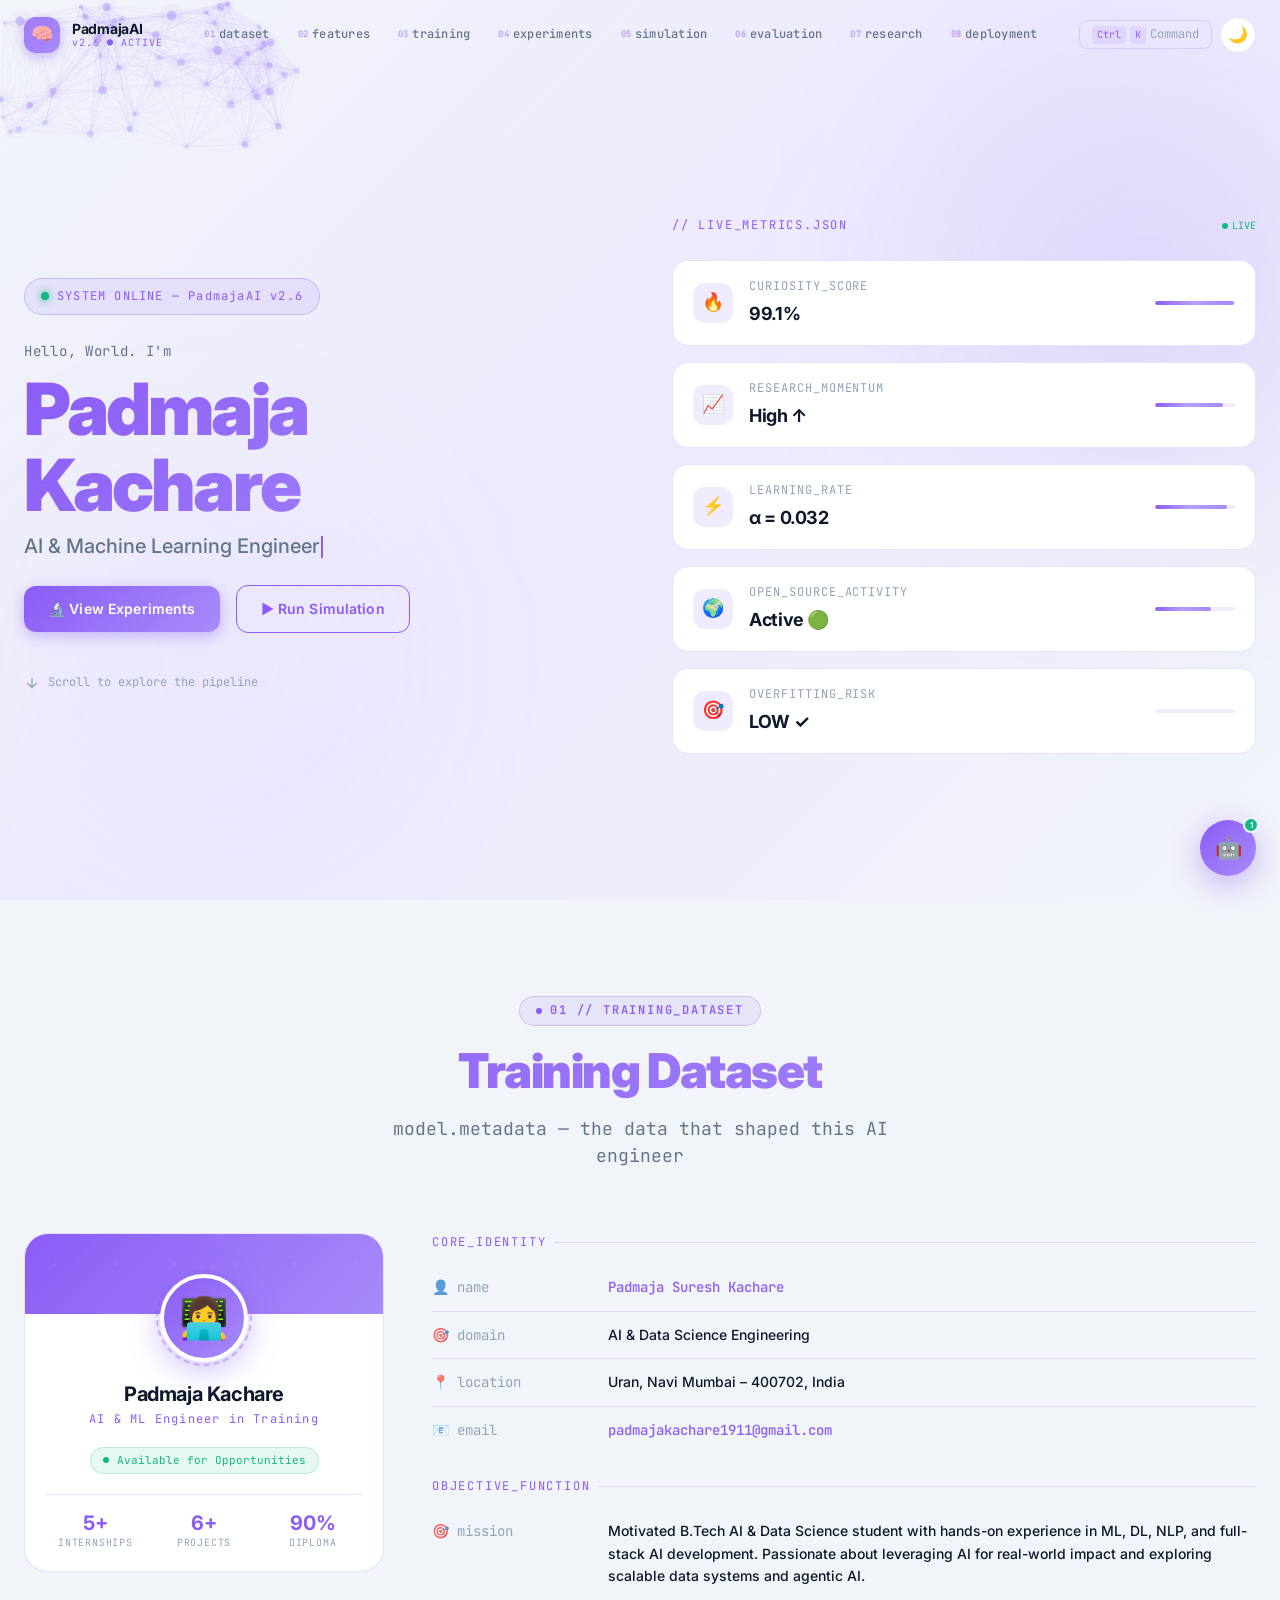
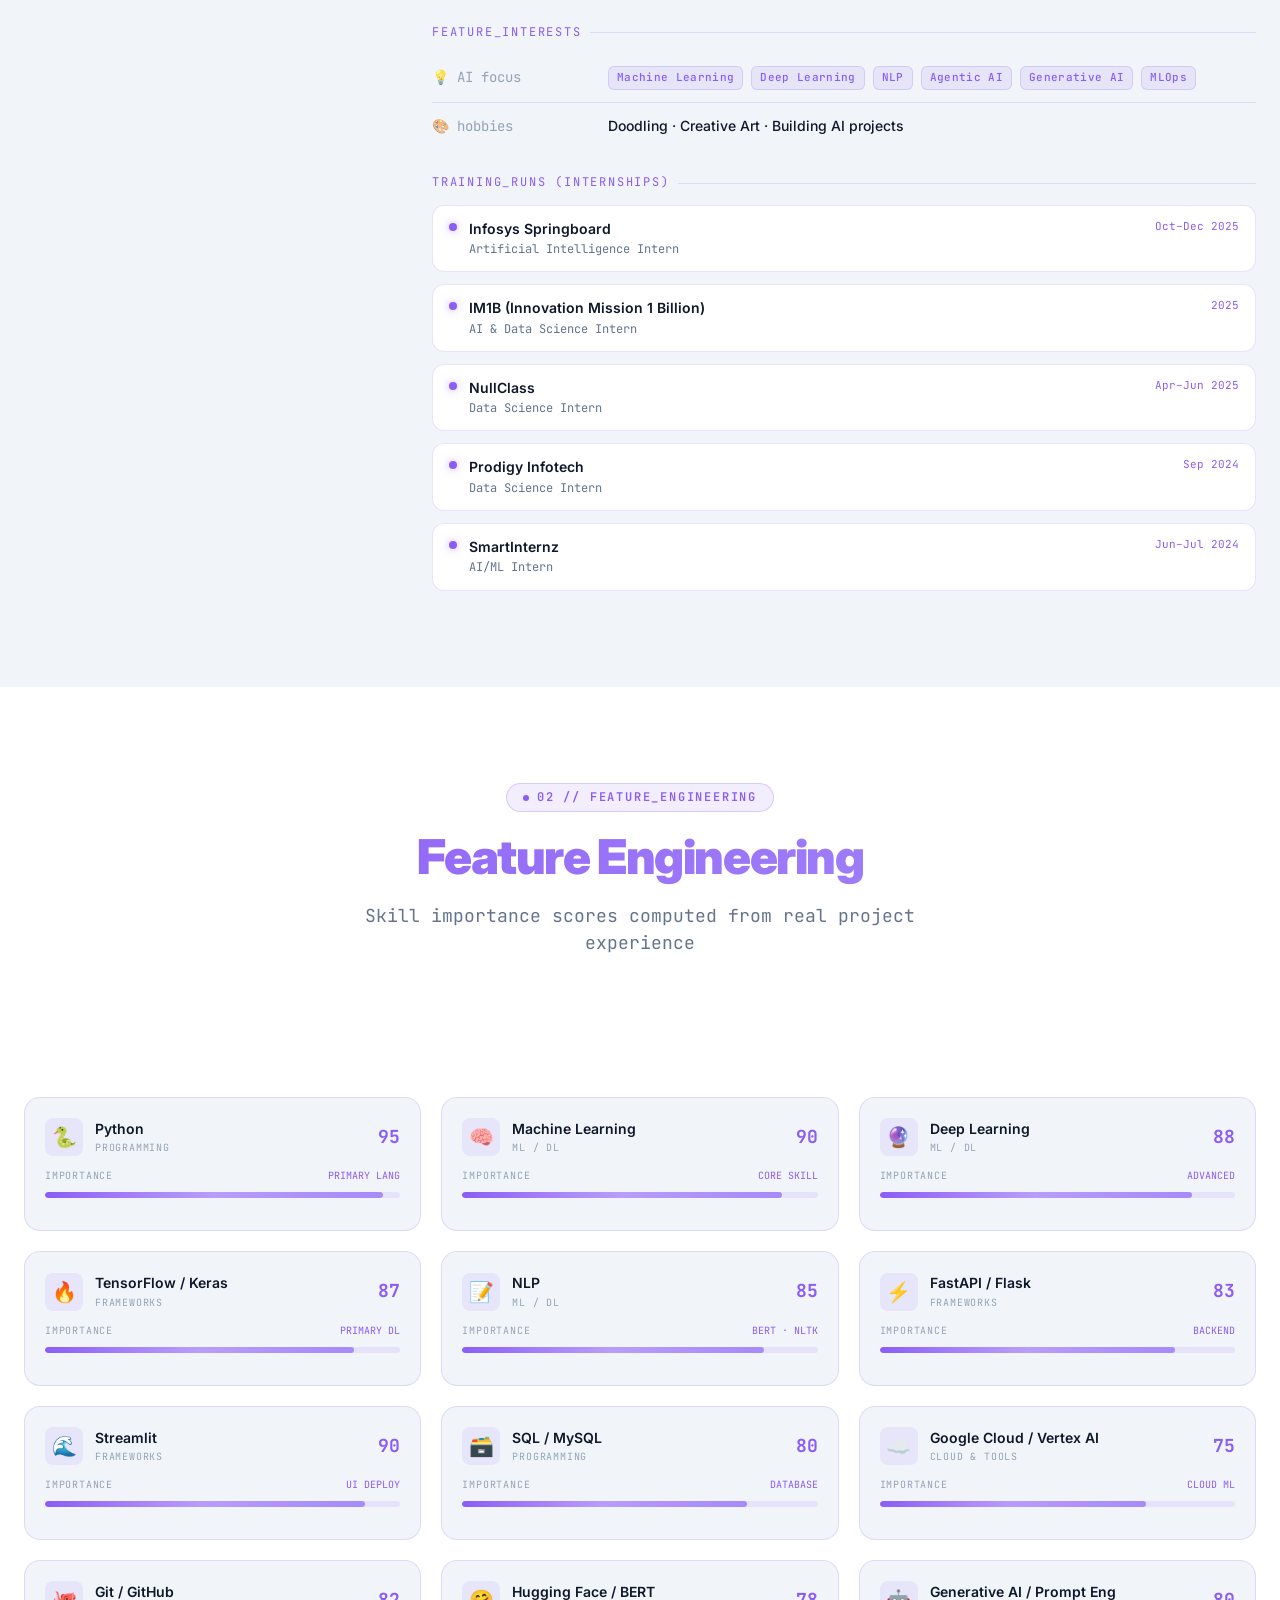
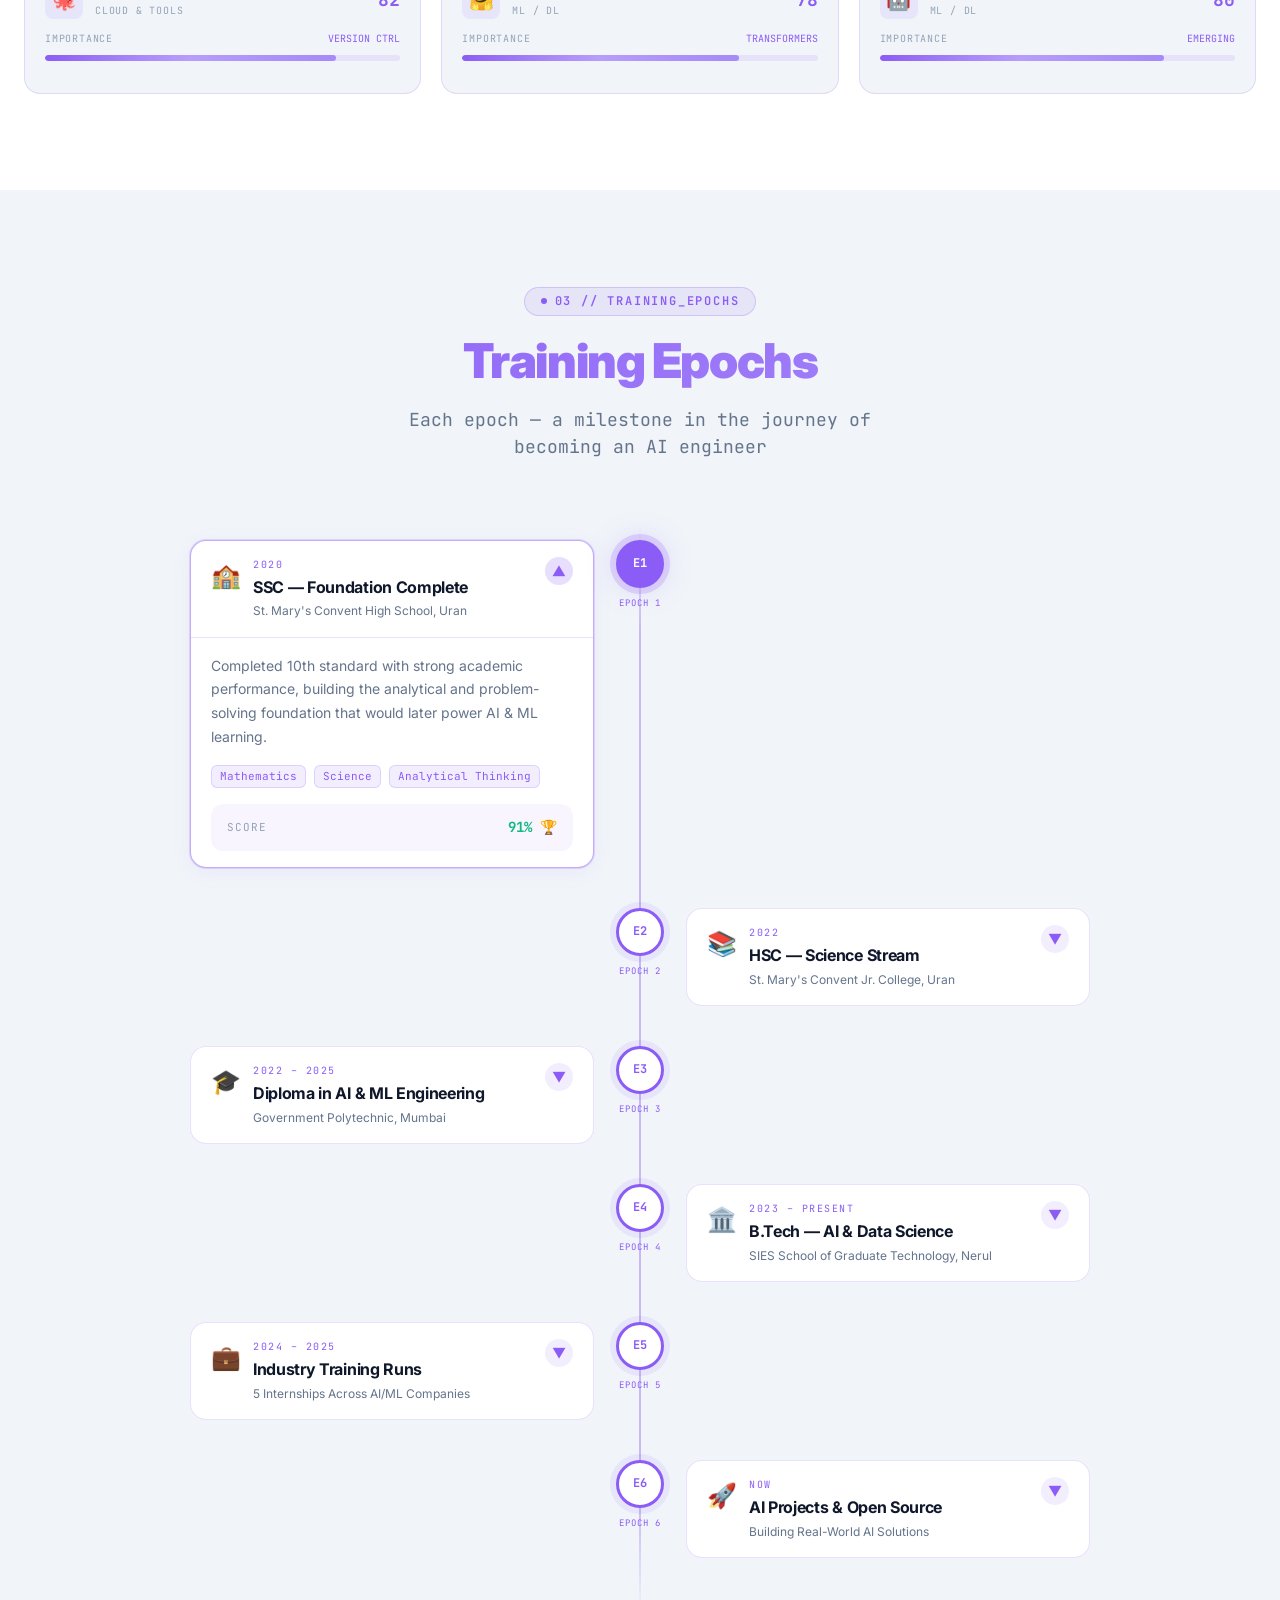
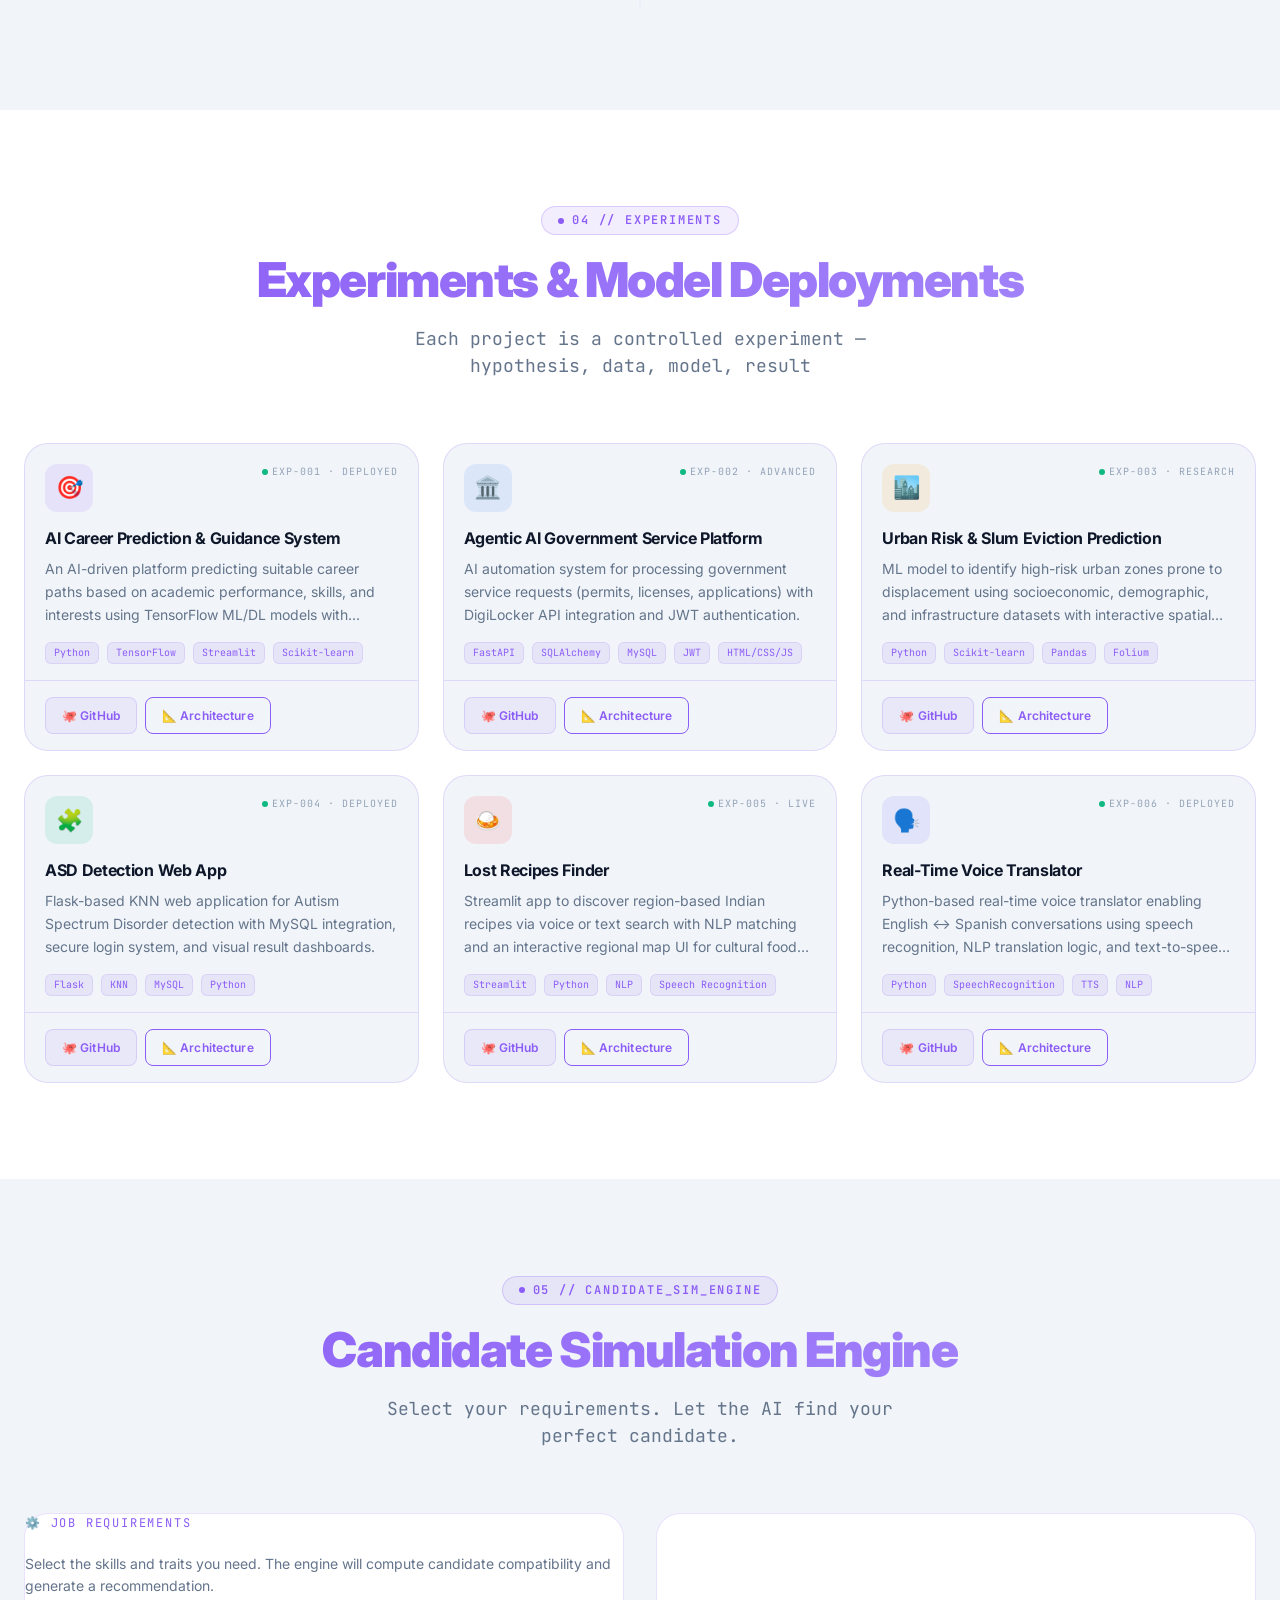
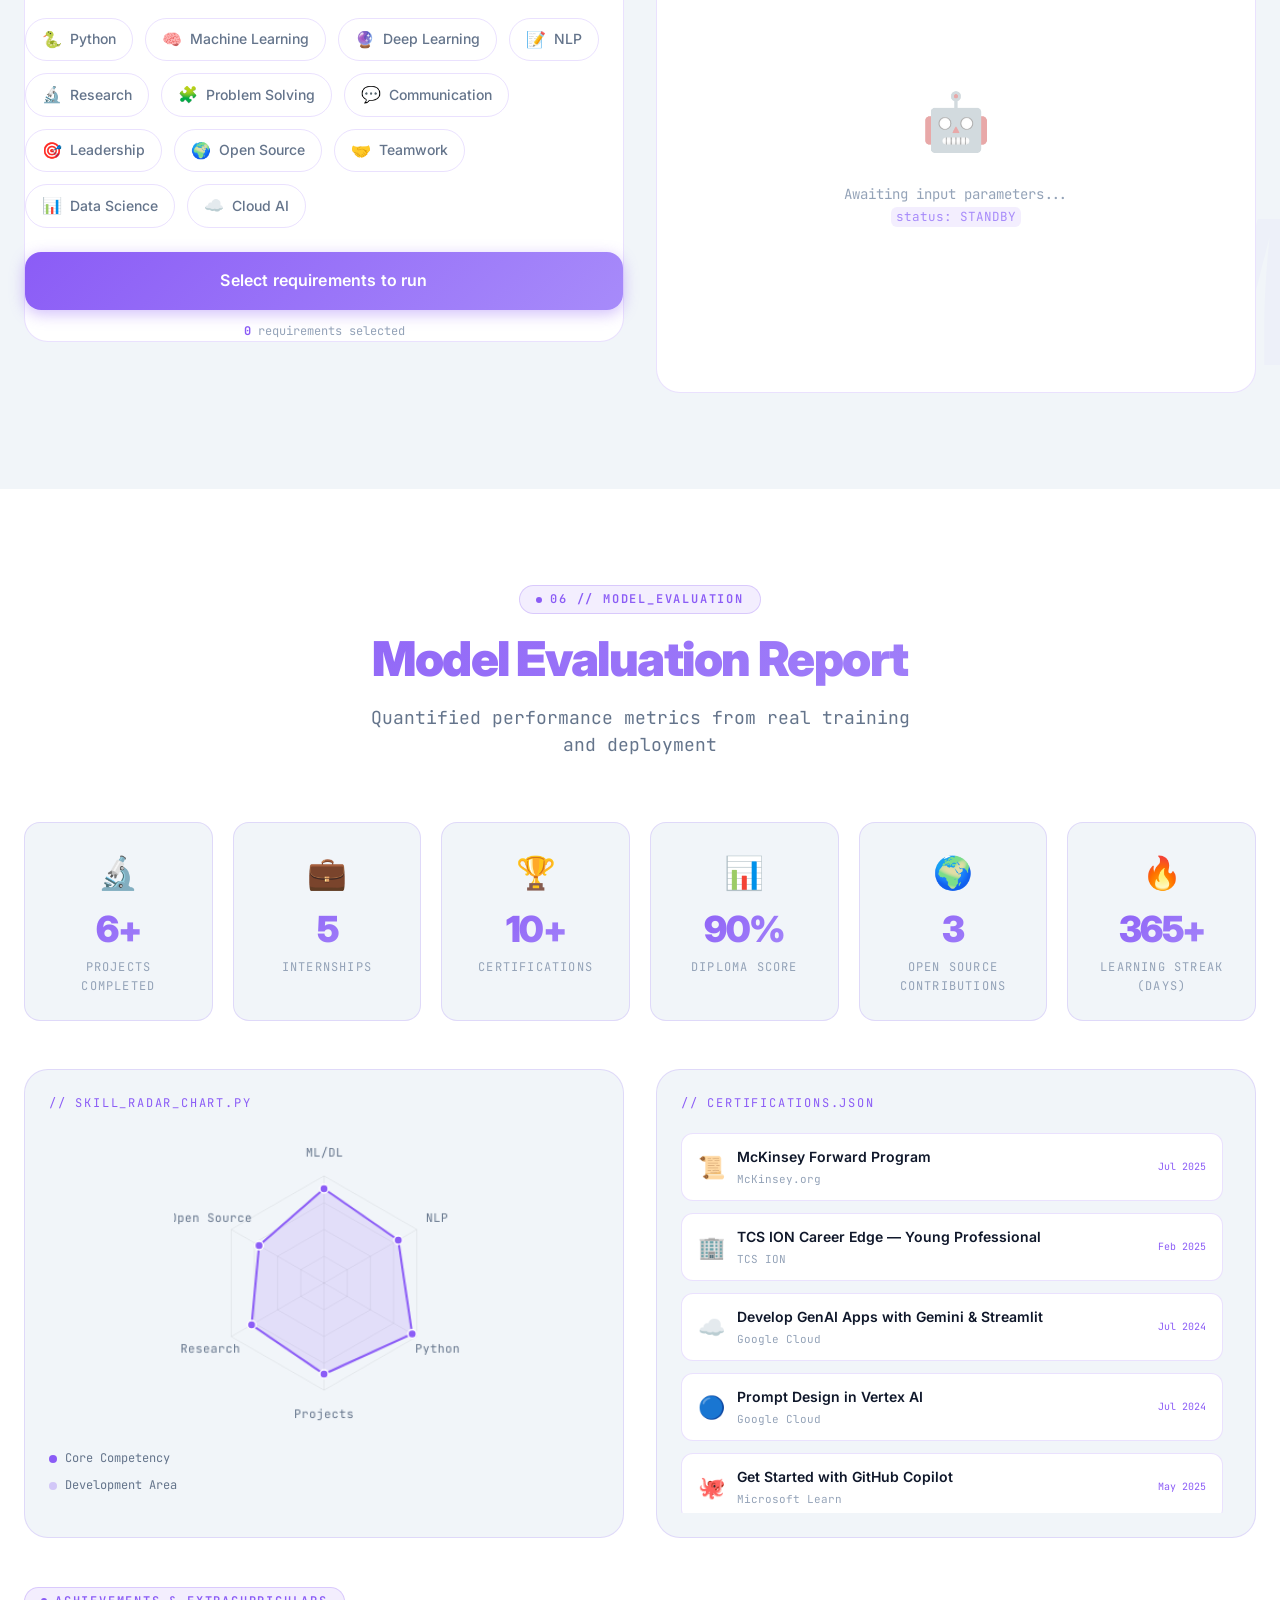
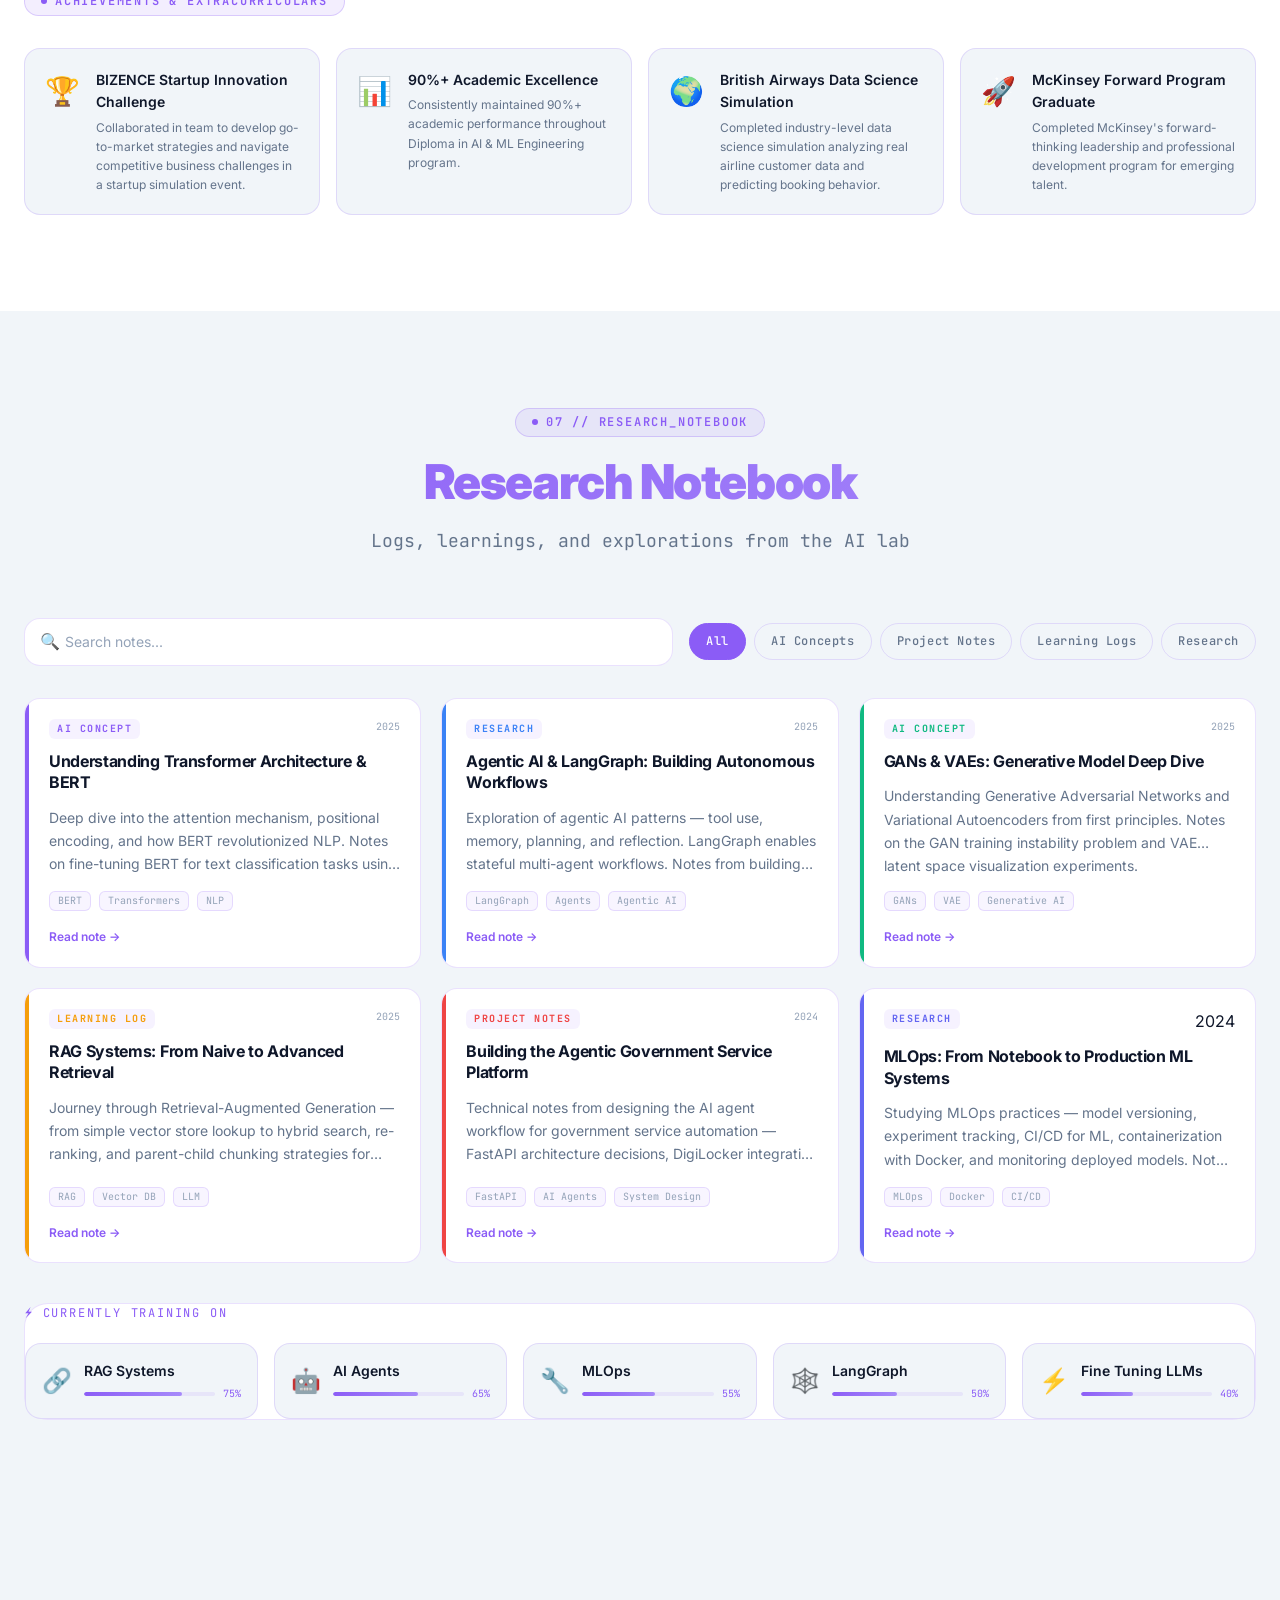
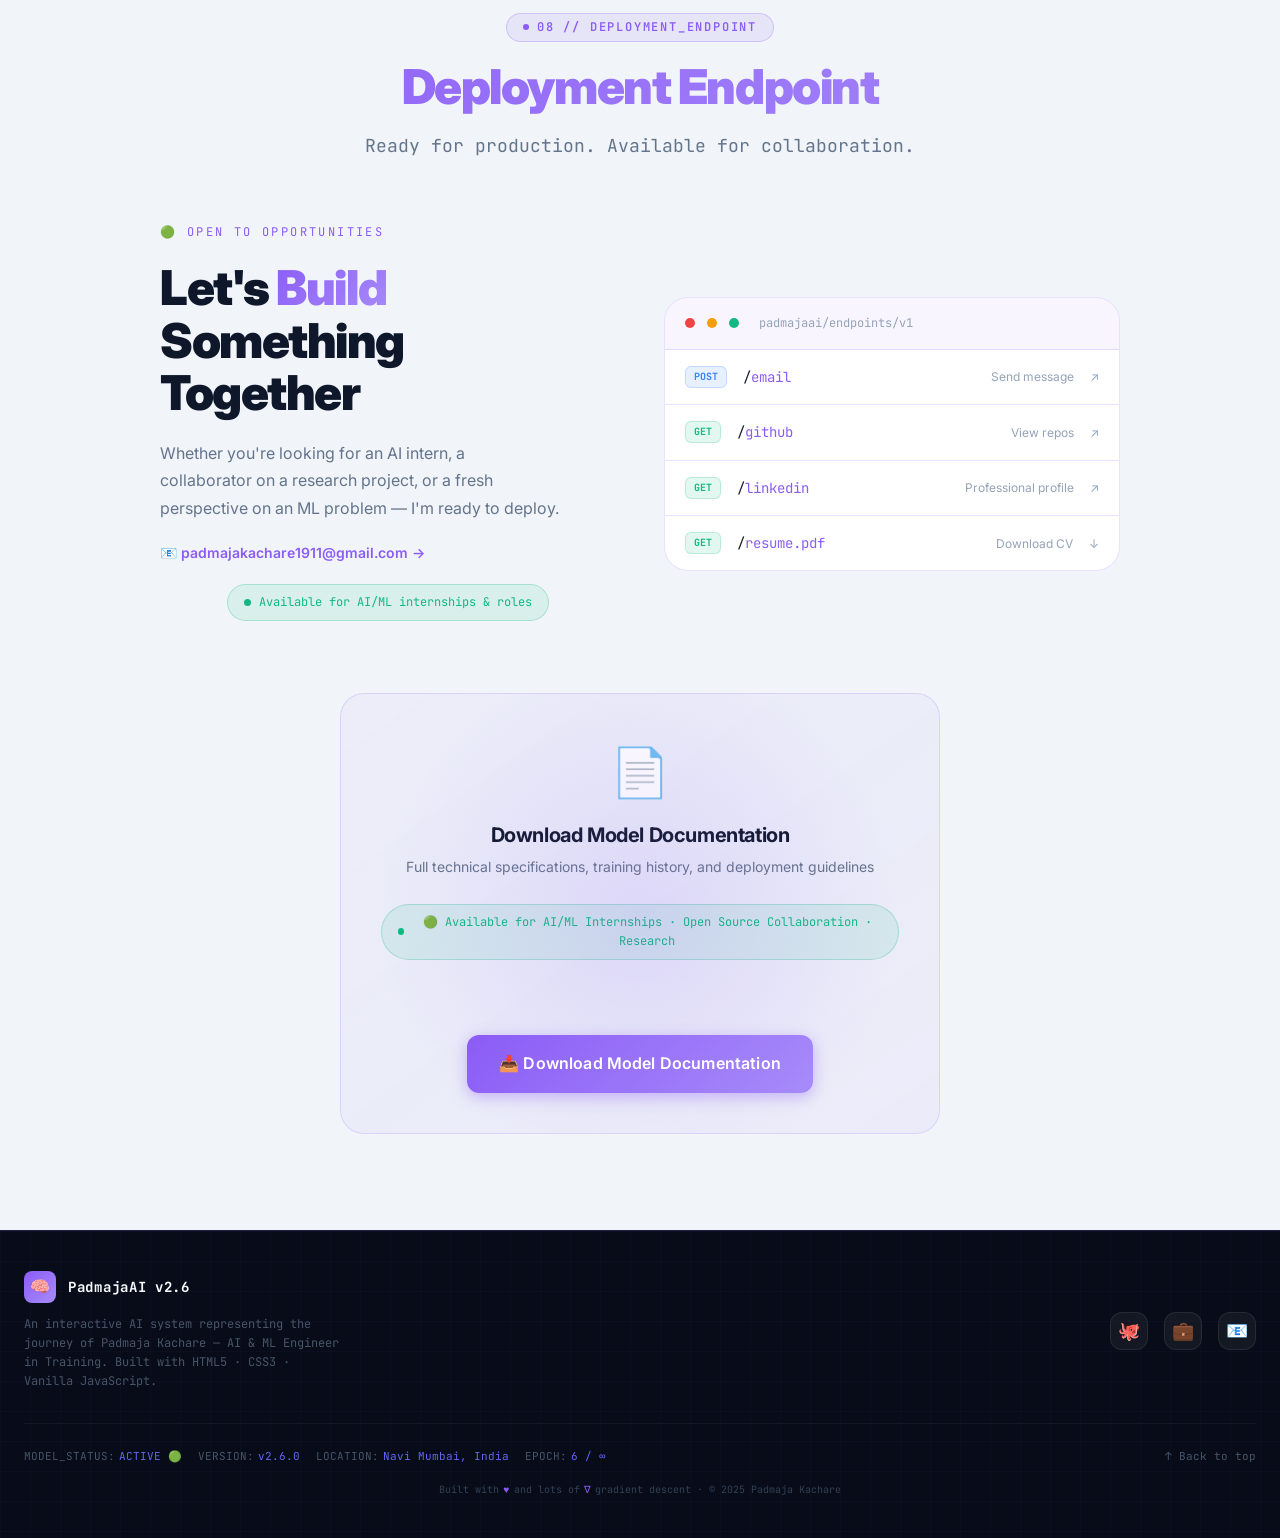
==== commit 1b2ebb5b: "🚀 Launch PadmajaAI v2.6 — Complete AI-themed portfolio - Full futuristic AI system UI (OpenAI + Noti" ====
--- a/index.html
+++ b/index.html
@@ -1,1068 +1,2025 @@
 <!DOCTYPE html>
-<html lang="en">
+<html lang="en" data-theme="dark">
 <head>
-<meta charset="UTF-8"/>
-<meta name="viewport" content="width=device-width, initial-scale=1.0"/>
-<title>Padmaja Kachare — Diary Portfolio</title>
-<link href="https://fonts.googleapis.com/css2?family=Playfair+Display:ital,wght@0,400;0,600;1,400&family=DM+Sans:wght@300;400;500&family=Caveat:wght@400;500;600;700&display=swap" rel="stylesheet"/>
-<style>
-/* ===== ROOT ===== */
-:root{
-  --blush:#f9e8ee; --rose:#e8a4bc; --dusty:#d4789a; --deep:#b5547a;
-  --cream:#fdf6f0; --warm:#fff9f5; --ink:#2d1f26; --inkl:#6b4858;
-  --tan:#f0d9c8; --tan2:#e8c9b0; --paper:#fffdf8; --ruled:#f0dde6;
-  --shadow:0 4px 24px rgba(180,84,120,.10);
-  --shadow-lg:0 8px 40px rgba(180,84,120,.18);
-}
-*,*::before,*::after{box-sizing:border-box;margin:0;padding:0}
-html,body{width:100%;height:100%;overflow:hidden;background:#c9a4b8;font-family:'DM Sans',sans-serif;font-weight:300;color:var(--ink);cursor:none}
-
-/* ===== CUSTOM CURSOR ===== */
-#cur{width:10px;height:10px;background:var(--dusty);border-radius:50%;position:fixed;top:0;left:0;pointer-events:none;z-index:9999;transform:translate(-50%,-50%);mix-blend-mode:multiply;transition:transform .12s}
-#cur-ring{width:32px;height:32px;border:1.5px solid var(--rose);border-radius:50%;position:fixed;top:0;left:0;pointer-events:none;z-index:9998;transform:translate(-50%,-50%);transition:left .06s,top .06s;opacity:.7}
-
-/* ===== BOOK SHELL ===== */
-#book-shell{
-  position:fixed;inset:0;
-  display:flex;align-items:center;justify-content:center;
-  perspective:2800px;
-  background: radial-gradient(ellipse at 40% 60%, #c18faa 0%, #a67090 40%, #8a5678 100%);
-}
-/* warm table surface feel */
-#book-shell::before{
-  content:'';position:absolute;inset:0;
-  background:repeating-linear-gradient(0deg,transparent,transparent 39px,rgba(255,255,255,.03) 39px,rgba(255,255,255,.03) 40px),
-             repeating-linear-gradient(90deg,transparent,transparent 39px,rgba(255,255,255,.03) 39px,rgba(255,255,255,.03) 40px);
-  pointer-events:none;
-}
-#book{
-  position:relative;
-  width:min(1160px,94vw);
-  height:min(760px,90vh);
-  transform-style:preserve-3d;
-}
-
-/* book shadow on table */
-#book::after{
-  content:'';position:absolute;bottom:-28px;left:5%;width:90%;height:30px;
-  background:radial-gradient(ellipse,rgba(80,20,40,.35) 0%,transparent 70%);
-  filter:blur(6px);pointer-events:none;
-}
-
-/* ===== SPINE ===== */
-#spine{
-  position:absolute;left:-22px;top:0;width:22px;height:100%;
-  background:linear-gradient(90deg,#9a3d62,#c4688a,#b5547a);
-  border-radius:4px 0 0 4px;
-  box-shadow:-4px 0 18px rgba(80,20,40,.35);
-  display:flex;align-items:center;justify-content:center;
-  z-index:5;
-}
-#spine-text{
-  writing-mode:vertical-rl;transform:rotate(180deg);
-  font-family:'Caveat',cursive;font-size:.85rem;color:rgba(255,255,255,.85);
-  letter-spacing:.12em;
-}
-
-/* ===== PAGES ===== */
-.page{
-  position:absolute;inset:0;
-  background:var(--paper);
-  border-radius:0 12px 12px 0;
-  overflow:hidden;
-  transform-origin:left center;
-  transform-style:preserve-3d;
-  backface-visibility:hidden;
-  transition:transform .9s cubic-bezier(.645,.045,.355,1.000),box-shadow .9s;
-  box-shadow:4px 0 40px rgba(80,20,40,.18),2px 0 8px rgba(80,20,40,.10);
-  will-change:transform;
-}
-
-/* stacked z ordering */
-.page[data-idx="0"]{z-index:8}
-.page[data-idx="1"]{z-index:7}
-.page[data-idx="2"]{z-index:6}
-.page[data-idx="3"]{z-index:5}
-.page[data-idx="4"]{z-index:4}
-.page[data-idx="5"]{z-index:3}
-.page[data-idx="6"]{z-index:2}
-.page[data-idx="7"]{z-index:1}
-
-/* turned pages rotate out */
-.page.turned{
-  transform:rotateY(-180deg);
-  box-shadow:-4px 0 40px rgba(80,20,40,.22);
-  z-index:20!important;
-}
-
-/* page back face — shows paper texture when turned */
-.page::after{
-  content:'';
-  position:absolute;inset:0;
-  background:linear-gradient(135deg,#f5dce8 0%,#fce8f0 50%,#f0d4e2 100%);
-  transform:rotateY(180deg);
-  backface-visibility:hidden;
-  border-radius:0 12px 12px 0;
-}
-
-/* ruled lines on every page */
-.page-inner{
-  position:relative;width:100%;height:100%;
-  padding:48px 54px 48px 66px;
-  overflow:hidden;
-}
-.page-inner::before{
-  content:'';position:absolute;inset:0;
-  background-image:
-    repeating-linear-gradient(transparent,transparent 31px,rgba(232,164,188,.22) 31px,rgba(232,164,188,.22) 32px);
-  pointer-events:none;
-}
-/* left margin red line */
-.page-inner::after{
-  content:'';position:absolute;left:52px;top:0;bottom:0;width:2px;
-  background:rgba(220,130,160,.3);pointer-events:none;
-}
-
-/* page curl shadow on right edge */
-.page-curl{
-  position:absolute;right:0;top:0;bottom:0;width:32px;
-  background:linear-gradient(to left,rgba(180,100,130,.08),transparent);
-  pointer-events:none;border-radius:0 12px 12px 0;
-}
-
-/* page number */
-.page-num{
-  position:absolute;bottom:18px;right:28px;
-  font-family:'Caveat',cursive;font-size:.8rem;color:var(--rose);
-}
-/* date stamp */
-.page-date{
-  position:absolute;top:16px;right:28px;
-  font-family:'Caveat',cursive;font-size:.78rem;color:var(--inkl);opacity:.7;
-}
-
-/* ===== SECTION LABEL ===== */
-.sec-label{
-  font-family:'Caveat',cursive;
-  font-size:.92rem;color:var(--dusty);letter-spacing:.1em;
-  margin-bottom:5px;
-  display:flex;align-items:center;gap:8px;
-}
-.sec-label::before{content:'';display:inline-block;width:22px;height:2px;background:var(--rose);border-radius:2px}
-.sec-title{
-  font-family:'Playfair Display',serif;
-  font-size:clamp(1.6rem,3.2vw,2.4rem);
-  color:var(--ink);margin-bottom:22px;line-height:1.15;
-}
-
-/* ===== HANDWRITING REVEAL ===== */
-@keyframes write{from{clip-path:inset(0 100% 0 0)}to{clip-path:inset(0 0% 0 0)}}
-.handwrite{animation:write 1.1s ease both}
-.handwrite-d1{animation:write 1.1s .15s ease both}
-.handwrite-d2{animation:write 1.1s .3s ease both}
-.handwrite-d3{animation:write 1.1s .45s ease both}
-
-/* ===== FADE-UP ===== */
-@keyframes fadeUp{from{opacity:0;transform:translateY(22px)}to{opacity:1;transform:translateY(0)}}
-.fu{animation:fadeUp .6s ease both}
-.fu1{animation:fadeUp .6s .1s ease both}
-.fu2{animation:fadeUp .6s .2s ease both}
-.fu3{animation:fadeUp .6s .3s ease both}
-.fu4{animation:fadeUp .6s .4s ease both}
-.fu5{animation:fadeUp .6s .5s ease both}
-
-/* ===== PRESSED FLOWER DECO ===== */
-.flower-deco{position:absolute;opacity:.18;pointer-events:none;font-size:2rem;line-height:1}
-.flower-deco.f1{top:18px;left:14px;font-size:1.4rem;opacity:.14;transform:rotate(-20deg)}
-.flower-deco.f2{bottom:40px;right:14px;font-size:1.8rem;opacity:.12;transform:rotate(15deg)}
-.flower-deco.f3{top:50%;left:8px;font-size:1.1rem;opacity:.1;transform:rotate(5deg)}
-
-/* ===== WASHI TAPE ===== */
-.washi{
-  position:absolute;
-  height:22px;background:repeating-linear-gradient(45deg,rgba(232,164,188,.45) 0,rgba(232,164,188,.45) 4px,rgba(253,232,238,.6) 4px,rgba(253,232,238,.6) 8px);
-  border-radius:2px;
-  box-shadow:1px 2px 4px rgba(180,84,120,.12);
-}
-.washi.w-top{top:-5px;left:60px;width:120px;transform:rotate(-1.5deg)}
-.washi.w-top2{top:-5px;right:80px;width:80px;transform:rotate(1deg)}
-.washi.w-mid{transform:rotate(-0.8deg)}
-
-/* ===== NAV — BOOKMARK TABS ===== */
-#nav-tabs{
-  position:absolute;right:-44px;top:50%;transform:translateY(-50%);
-  display:flex;flex-direction:column;gap:6px;z-index:30;
-}
-.tab-btn{
-  writing-mode:vertical-rl;transform:rotate(180deg);
-  background:var(--blush);
-  border:none;cursor:pointer;
-  font-family:'Caveat',cursive;font-size:.78rem;color:var(--inkl);
-  padding:12px 8px;
-  border-radius:0 6px 6px 0;
-  box-shadow:3px 2px 10px rgba(180,84,120,.18);
-  transition:background .2s,color .2s,transform .2s;
-  letter-spacing:.06em;
-}
-.tab-btn:hover,.tab-btn.active{background:var(--dusty);color:#fff;transform:rotate(180deg) translateX(-4px)}
-
-/* ===== PAGE TURN ARROWS ===== */
-#arrow-prev,#arrow-next{
-  position:absolute;bottom:20px;
-  background:var(--dusty);color:#fff;border:none;cursor:pointer;
-  width:42px;height:42px;border-radius:50%;
-  font-size:1.1rem;display:flex;align-items:center;justify-content:center;
-  box-shadow:var(--shadow);
-  transition:background .2s,transform .2s;z-index:50;
-}
-#arrow-prev{left:20px}
-#arrow-next{right:20px}
-#arrow-prev:hover,#arrow-next:hover{background:var(--deep);transform:scale(1.1)}
-
-/* ===== PAGE TURN HINT ===== */
-#turn-hint{
-  position:absolute;bottom:68px;left:50%;transform:translateX(-50%);
-  font-family:'Caveat',cursive;font-size:.82rem;color:var(--rose);
-  animation:pulse-hint 2.5s ease-in-out infinite;
-  pointer-events:none;white-space:nowrap;z-index:50;
-}
-@keyframes pulse-hint{0%,100%{opacity:.7}50%{opacity:.2}}
-
-/* ===== COVER PAGE ===== */
-#cover-page{
-  position:absolute;inset:0;
-  background:linear-gradient(135deg,#f9d0df 0%,#fce8f0 40%,#f5c8d8 100%);
-  border-radius:0 12px 12px 0;
-  display:flex;flex-direction:column;align-items:center;justify-content:center;
-  z-index:50;cursor:pointer;
-  transition:transform .9s cubic-bezier(.645,.045,.355,1);
-  transform-origin:left center;
-  backface-visibility:hidden;
-  box-shadow:4px 0 40px rgba(80,20,40,.22);
-}
-#cover-page.opened{transform:rotateY(-180deg);pointer-events:none}
-.cover-title{
-  font-family:'Playfair Display',serif;
-  font-size:clamp(2rem,5vw,3.4rem);
-  color:var(--deep);text-align:center;line-height:1.15;
-  margin-bottom:10px;
-}
-.cover-sub{
-  font-family:'Caveat',cursive;
-  font-size:1.3rem;color:var(--inkl);text-align:center;
-  margin-bottom:32px;letter-spacing:.04em;
-}
-.cover-open-hint{
-  font-family:'Caveat',cursive;font-size:1rem;color:var(--dusty);
-  animation:pulse-hint 2s ease-in-out infinite;
-  margin-top:8px;letter-spacing:.08em;
-}
-/* decorative cover lines */
-.cover-line{
-  width:60%;height:1.5px;background:linear-gradient(90deg,transparent,var(--rose),transparent);
-  margin:10px auto;border-radius:2px;
-}
-/* cover flower doodle */
-.cover-doodle{
-  font-size:3.2rem;margin-bottom:18px;
-  animation:spin-slow 12s linear infinite;
-}
-@keyframes spin-slow{from{transform:rotate(0deg)}to{transform:rotate(360deg)}}
-
-/* ===== INK BLOT DECO ===== */
-.ink-blot{
-  position:absolute;border-radius:50%;
-  background:radial-gradient(circle,rgba(180,84,120,.08),transparent 70%);
-  pointer-events:none;
-}
-
-/* ===== HERO CONTENT (Page 1) ===== */
-.hero-name{
-  font-family:'Playfair Display',serif;
-  font-size:clamp(1.9rem,3.8vw,3rem);
-  color:var(--ink);line-height:1.1;margin-bottom:8px;
-}
-.hero-name em{font-style:italic;color:var(--deep)}
-.hero-sub{
-  font-family:'Caveat',cursive;font-size:1.15rem;color:var(--inkl);
-  margin-bottom:22px;letter-spacing:.02em;
-}
-.hero-tags{display:flex;flex-wrap:wrap;gap:8px;margin-bottom:24px}
-.tag{
-  background:var(--warm);border:1px solid var(--rose);
-  color:var(--deep);font-size:.75rem;font-weight:500;
-  padding:4px 13px;border-radius:40px;letter-spacing:.04em;
-}
-.hero-links{display:flex;gap:12px;flex-wrap:wrap}
-.hlink{
-  display:inline-flex;align-items:center;gap:7px;text-decoration:none;
-  background:var(--dusty);color:#fff;font-size:.82rem;font-weight:500;
-  padding:9px 20px;border-radius:40px;
-  transition:background .2s,transform .2s;
-  box-shadow:0 4px 14px rgba(180,84,120,.25);
-}
-.hlink:hover{background:var(--deep);transform:translateY(-2px)}
-.hlink.sec{background:transparent;border:1.5px solid var(--dusty);color:var(--deep);box-shadow:none}
-.hlink.sec:hover{background:var(--blush)}
-
-/* pen scribble underline */
-.scribble{
-  display:inline-block;position:relative;
-}
-.scribble::after{
-  content:'';position:absolute;left:0;bottom:-3px;width:100%;height:3px;
-  background:url("data:image/svg+xml,%3Csvg xmlns='http://www.w3.org/2000/svg' width='120' height='6'%3E%3Cpath d='M0 4 Q15 0 30 3 Q45 6 60 3 Q75 0 90 3 Q105 6 120 3' stroke='%23d4789a' stroke-width='2' fill='none' stroke-linecap='round'/%3E%3C/svg%3E") repeat-x center / 120px 6px;
-}
-
-/* ===== JOURNAL ENTRIES ===== */
-.journal-entry{margin-bottom:20px}
-.entry-date{
-  font-family:'Caveat',cursive;color:var(--dusty);font-size:.88rem;margin-bottom:3px
-}
-.journal-entry p{font-size:.9rem;line-height:1.8;color:var(--inkl)}
-.journal-entry p strong{color:var(--ink);font-weight:500}
-
-/* ===== STICKY NOTES ===== */
-.sticky-board{
-  display:grid;grid-template-columns:repeat(3,1fr);gap:14px;
-}
-@media(max-width:700px){.sticky-board{grid-template-columns:repeat(2,1fr)}}
-.sticky{
-  padding:18px 16px 22px;border-radius:3px;cursor:pointer;position:relative;
-  transition:transform .22s,box-shadow .22s;
-  box-shadow:3px 5px 16px rgba(100,40,60,.13);
-}
-.sticky:nth-child(1){background:#fce4ec;transform:rotate(-1.5deg)}
-.sticky:nth-child(2){background:#f8bbd0;transform:rotate(1deg)}
-.sticky:nth-child(3){background:#fce4ec;transform:rotate(-.8deg)}
-.sticky:nth-child(4){background:#e8f5e9;transform:rotate(1.2deg)}
-.sticky:nth-child(5){background:#fff3e0;transform:rotate(-1deg)}
-.sticky:nth-child(6){background:#e3f2fd;transform:rotate(.6deg)}
-.sticky::before{content:'';position:absolute;top:-8px;left:50%;transform:translateX(-50%);width:22px;height:11px;background:rgba(180,84,120,.25);border-radius:2px}
-.sticky:hover{transform:rotate(0deg) scale(1.05) translateY(-5px)!important;box-shadow:6px 10px 32px rgba(100,40,60,.2);z-index:10}
-.sticky-emoji{font-size:1.4rem;margin-bottom:7px}
-.sticky-title{font-family:'Playfair Display',serif;font-size:.88rem;font-weight:600;color:var(--ink);margin-bottom:7px}
-.sticky-desc{font-size:.75rem;line-height:1.6;color:var(--inkl)}
-.sticky-stack{margin-top:10px;display:flex;flex-wrap:wrap;gap:4px}
-.stack-chip{font-size:.64rem;font-weight:500;background:rgba(255,255,255,.7);border-radius:20px;padding:2px 7px;color:var(--ink)}
-
-/* ===== SKILLS GRID ===== */
-.skills-grid{display:grid;grid-template-columns:repeat(4,1fr);gap:10px}
-@media(max-width:700px){.skills-grid{grid-template-columns:repeat(3,1fr)}}
-.skill-item{
-  background:var(--warm);border-radius:12px;padding:14px 10px;
-  text-align:center;box-shadow:var(--shadow);
-  transition:transform .2s,box-shadow .2s;
-}
-.skill-item:hover{transform:translateY(-5px);box-shadow:0 8px 24px rgba(100,40,60,.16)}
-.skill-icon{font-size:1.5rem;margin-bottom:5px}
-.skill-name{font-size:.73rem;font-weight:500;color:var(--ink)}
-.skill-type{font-family:'Caveat',cursive;font-size:.66rem;color:var(--dusty);margin-top:2px}
-
-/* ===== TIMELINE ===== */
-.timeline{position:relative;padding-left:32px;max-height:460px;overflow-y:auto;padding-right:4px}
-.timeline::-webkit-scrollbar{width:4px}
-.timeline::-webkit-scrollbar-thumb{background:var(--rose);border-radius:4px}
-.timeline::before{content:'';position:absolute;left:10px;top:6px;bottom:6px;width:2px;background:linear-gradient(to bottom,var(--rose),var(--tan));border-radius:2px}
-.tl-item{position:relative;margin-bottom:22px}
-.tl-dot{position:absolute;left:-29px;top:6px;width:12px;height:12px;background:var(--dusty);border-radius:50%;border:2px solid var(--cream);box-shadow:0 0 0 2px var(--rose)}
-.tl-card{background:var(--warm);border-radius:12px;padding:16px 18px;box-shadow:var(--shadow);border-left:3px solid var(--rose)}
-.tl-company{font-family:'Playfair Display',serif;font-size:.95rem;color:var(--ink);margin-bottom:2px}
-.tl-role{font-size:.75rem;color:var(--dusty);font-weight:500;margin-bottom:5px;letter-spacing:.03em}
-.tl-date{font-family:'Caveat',cursive;font-size:.78rem;color:var(--inkl);margin-bottom:8px}
-.tl-card ul{padding-left:14px}
-.tl-card li{font-size:.78rem;line-height:1.65;color:var(--inkl);margin-bottom:3px}
-
-/* ===== LEARNING / MUG ===== */
-.learning-wrap{display:grid;grid-template-columns:1fr 150px;gap:30px;align-items:center}
-@media(max-width:640px){.learning-wrap{grid-template-columns:1fr}}
-.learn-items{display:flex;flex-direction:column;gap:14px}
-.learn-row{display:flex;align-items:center;gap:12px}
-.learn-label{font-size:.82rem;font-weight:500;min-width:150px;color:var(--ink)}
-.learn-bar-wrap{flex:1;background:var(--blush);border-radius:40px;height:7px;overflow:hidden}
-.learn-bar{height:100%;border-radius:40px;background:linear-gradient(90deg,var(--rose),var(--dusty));animation:fillbar 1.4s ease both}
-@keyframes fillbar{from{width:0}}
-
-/* ===== CERTS ===== */
-.certs-grid{display:grid;grid-template-columns:repeat(3,1fr);gap:10px}
-@media(max-width:640px){.certs-grid{grid-template-columns:repeat(2,1fr)}}
-.cert-card{background:var(--warm);border-radius:11px;padding:13px 14px;box-shadow:var(--shadow);border-top:2px solid var(--rose);font-size:.78rem;color:var(--inkl);transition:transform .2s}
-.cert-card:hover{transform:translateY(-3px)}
-.cert-issuer{font-size:.65rem;color:var(--dusty);font-weight:500;margin-bottom:4px;letter-spacing:.05em;text-transform:uppercase}
-
-/* ===== CONTACT ===== */
-.contact-inner{text-align:center;padding:10px 0 0}
-.contact-inner p{font-size:.9rem;line-height:1.85;color:var(--inkl);max-width:480px;margin:0 auto 26px}
-.contact-links{display:flex;justify-content:center;gap:12px;flex-wrap:wrap}
-.clink{text-decoration:none;display:inline-flex;align-items:center;gap:7px;background:var(--warm);border:1.5px solid var(--rose);color:var(--deep);padding:10px 20px;border-radius:40px;font-size:.82rem;font-weight:500;transition:background .2s,transform .2s;box-shadow:var(--shadow)}
-.clink:hover{background:var(--dusty);color:#fff;transform:translateY(-2px)}
-
-/* ===== MODAL ===== */
-.modal-overlay{display:none;position:fixed;inset:0;background:rgba(45,31,38,.55);backdrop-filter:blur(8px);z-index:500;align-items:center;justify-content:center;padding:24px}
-.modal-overlay.open{display:flex}
-.modal{background:var(--warm);border-radius:20px;padding:38px;max-width:520px;width:100%;box-shadow:var(--shadow-lg);position:relative;animation:fadeUp .3s ease}
-.modal-close{position:absolute;top:16px;right:18px;background:none;border:none;font-size:1.5rem;cursor:pointer;color:var(--inkl);line-height:1}
-.modal-emoji{font-size:2.2rem;margin-bottom:10px}
-.modal-title{font-family:'Playfair Display',serif;font-size:1.35rem;margin-bottom:12px}
-.modal-body{font-size:.88rem;line-height:1.8;color:var(--inkl)}
-.modal-body ul{padding-left:16px;margin-top:7px}
-.modal-body li{margin-bottom:4px}
-.modal-stack{margin-top:16px;display:flex;flex-wrap:wrap;gap:6px}
-.modal-stack span{font-size:.72rem;font-weight:500;background:var(--blush);border:1px solid var(--rose);border-radius:30px;padding:3px 11px;color:var(--deep)}
-
-/* ===== PAPER TEXTURE ===== */
-.page-inner{
-  background-image:
-    radial-gradient(ellipse at 10% 10%,rgba(255,240,245,.8) 0%,transparent 60%),
-    radial-gradient(ellipse at 90% 90%,rgba(240,220,230,.4) 0%,transparent 50%);
-}
-
-/* ===== DOODLE ANIMATIONS ===== */
-@keyframes doodle-bob{0%,100%{transform:translateY(0) rotate(-3deg)}50%{transform:translateY(-4px) rotate(-1deg)}}
-@keyframes doodle-spin{0%{transform:rotate(0deg)}100%{transform:rotate(360deg)}}
-.doodle-star{position:absolute;font-size:1rem;opacity:.18;pointer-events:none;animation:doodle-bob 3.5s ease-in-out infinite}
-.doodle-heart{position:absolute;font-size:.85rem;opacity:.15;pointer-events:none;animation:doodle-bob 4s 1s ease-in-out infinite}
-
-/* ===== PAPERCLIP DECO ===== */
-.paperclip{position:absolute;top:12px;left:30px;opacity:.35;font-size:1.4rem;transform:rotate(-15deg)}
-
-/* ===== PROGRESS DOTS ===== */
-#progress-dots{
-  position:absolute;left:50%;bottom:8px;transform:translateX(-50%);
-  display:flex;gap:7px;z-index:50;
-}
-.dot{
-  width:7px;height:7px;border-radius:50%;
-  background:var(--rose);opacity:.35;
-  transition:opacity .3s,transform .3s;cursor:pointer;
-}
-.dot.active{opacity:1;transform:scale(1.3);background:var(--dusty)}
-
-/* ===== TOOLTIP ===== */
-#page-label{
-  position:absolute;left:50%;bottom:36px;transform:translateX(-50%);
-  font-family:'Caveat',cursive;font-size:.78rem;color:var(--dusty);
-  opacity:0;transition:opacity .4s;z-index:50;white-space:nowrap;
-  pointer-events:none;
-}
-#page-label.show{opacity:1}
-
-/* scrollbar hide for overflow pages */
-.page-inner.scrollable{overflow-y:auto;padding-right:10px}
-.page-inner.scrollable::-webkit-scrollbar{width:3px}
-.page-inner.scrollable::-webkit-scrollbar-thumb{background:var(--rose);border-radius:3px}
-</style>
+  <!--
+    ╔══════════════════════════════════════════════════════════╗
+    ║  PadmajaAI v2.6 — Portfolio Website                     ║
+    ║  Author: Padmaja Suresh Kachare                         ║
+    ║  GitHub: github.com/Padmajakachare1911                  ║
+    ║  Built with: HTML5 + CSS3 + Vanilla JavaScript          ║
+    ║  Deployable on: GitHub Pages (no build step needed)     ║
+    ╚══════════════════════════════════════════════════════════╝
+  -->
+
+  <!-- ── META ─────────────────────────────────────────────── -->
+  <meta charset="UTF-8" />
+  <meta name="viewport" content="width=device-width, initial-scale=1.0" />
+  <meta name="description" content="PadmajaAI v2.6 — Interactive AI portfolio of Padmaja Kachare, aspiring AI & Machine Learning Engineer. Explore projects, skills, and research in an immersive AI system experience." />
+  <meta name="keywords" content="Padmaja Kachare, AI Engineer, Machine Learning, Deep Learning, NLP, Python, TensorFlow, Portfolio, Data Science" />
+  <meta name="author" content="Padmaja Suresh Kachare" />
+
+  <!-- Open Graph / Social -->
+  <meta property="og:type"        content="website" />
+  <meta property="og:title"       content="PadmajaAI v2.6 — AI Engineer Portfolio" />
+  <meta property="og:description" content="Interactive AI-themed portfolio of Padmaja Kachare. AI Laboratory × Neural Network × Research Notebook." />
+  <meta property="og:url"         content="https://padmajakachare1911.github.io" />
+  <meta name="twitter:card"       content="summary_large_image" />
+
+  <!-- ── TITLE ────────────────────────────────────────────── -->
+  <title>PadmajaAI v2.6 — AI & ML Engineer Portfolio</title>
+
+  <!-- ── FAVICON ──────────────────────────────────────────── -->
+  <link rel="icon" type="image/svg+xml" href="data:image/svg+xml,<svg xmlns='http://www.w3.org/2000/svg' viewBox='0 0 100 100'><rect width='100' height='100' rx='20' fill='%238B5CF6'/><text y='.9em' font-size='80' x='10'>🧠</text></svg>" />
+
+  <!-- ── FONTS ────────────────────────────────────────────── -->
+  <link rel="preconnect" href="https://fonts.googleapis.com" />
+  <link rel="preconnect" href="https://fonts.gstatic.com" crossorigin />
+  <link href="https://fonts.googleapis.com/css2?family=Inter:wght@300;400;500;600;700;900&family=JetBrains+Mono:wght@400;500;600;700&display=swap" rel="stylesheet" />
+
+  <!-- ── CSS ──────────────────────────────────────────────── -->
+  <!-- CUSTOMIZATION: Import order matters — variables must be first -->
+  <link rel="stylesheet" href="css/variables.css" />
+  <link rel="stylesheet" href="css/global.css" />
+  <link rel="stylesheet" href="css/navbar.css" />
+  <link rel="stylesheet" href="css/hero.css" />
+  <link rel="stylesheet" href="css/dataset.css" />
+  <link rel="stylesheet" href="css/features.css" />
+  <link rel="stylesheet" href="css/training.css" />
+  <link rel="stylesheet" href="css/experiments.css" />
+  <link rel="stylesheet" href="css/simulation.css" />
+  <link rel="stylesheet" href="css/evaluation.css" />
+  <link rel="stylesheet" href="css/research.css" />
+  <link rel="stylesheet" href="css/chatbot.css" />
+  <link rel="stylesheet" href="css/deployment.css" />
+  <link rel="stylesheet" href="css/footer.css" />
+  <link rel="stylesheet" href="css/responsive.css" />
+
+  <!-- ── INLINE CRITICAL STYLES ───────────────────────────── -->
+  <!-- Prevent flash of wrong theme before JS loads -->
+  <style>
+    /* Command palette overlay */
+    #cmd-palette {
+      position: fixed; inset: 0;
+      background: rgba(0,0,0,0.6);
+      backdrop-filter: blur(8px);
+      z-index: 500;
+      display: flex; align-items: flex-start; justify-content: center;
+      padding-top: 15vh;
+      opacity: 0; pointer-events: none;
+      transition: opacity 0.2s ease;
+    }
+    #cmd-palette.active { opacity: 1; pointer-events: all; }
+
+    .cmd-palette__inner {
+      width: min(560px, calc(100vw - 3rem));
+      background: var(--color-surface);
+      border: 1px solid var(--color-border);
+      border-radius: var(--radius-2xl);
+      overflow: hidden;
+      box-shadow: var(--shadow-xl);
+      transform: translateY(-8px) scale(0.98);
+      transition: transform 0.2s var(--transition-spring);
+    }
+    #cmd-palette.active .cmd-palette__inner { transform: translateY(0) scale(1); }
+
+    .cmd-palette__header {
+      display: flex; align-items: center; gap: 0.75rem;
+      padding: 1rem 1.25rem;
+      border-bottom: 1px solid var(--color-border);
+    }
+    .cmd-palette__search-icon { font-size: 18px; opacity: 0.5; }
+    #cmd-input {
+      flex: 1; background: none; border: none; outline: none;
+      font-size: 1rem; color: var(--color-text);
+      font-family: var(--font-primary);
+    }
+    #cmd-input::placeholder { color: var(--color-text-faint); }
+    .cmd-palette__shortcut {
+      font-family: var(--font-mono); font-size: 10px;
+      color: var(--color-text-faint);
+      background: rgba(139,92,246,0.1);
+      padding: 2px 6px; border-radius: 4px;
+    }
+
+    #cmd-list { padding: 0.5rem; max-height: 380px; overflow-y: auto; }
+    .cmd-item {
+      display: flex; align-items: center; gap: 0.75rem;
+      padding: 0.6rem 0.75rem;
+      border-radius: 0.5rem;
+      cursor: pointer;
+      transition: background 0.15s;
+    }
+    .cmd-item:hover, .cmd-item--active {
+      background: rgba(139,92,246,0.1);
+    }
+    .cmd-item__icon { font-size: 16px; flex-shrink: 0; }
+    .cmd-item__label { font-size: 0.875rem; color: var(--color-text); }
+    .cmd-empty {
+      text-align: center; padding: 2rem;
+      font-family: var(--font-mono); font-size: 0.75rem;
+      color: var(--color-text-faint);
+    }
+    .cmd-palette__footer {
+      padding: 0.5rem 1rem; border-top: 1px solid var(--color-border);
+      display: flex; gap: 1rem; font-family: var(--font-mono); font-size: 10px;
+      color: var(--color-text-faint);
+    }
+    .cmd-palette__footer kbd {
+      background: rgba(139,92,246,0.1); color: var(--color-primary);
+      padding: 1px 5px; border-radius: 3px; font-size: 10px;
+    }
+
+    /* Easter egg console */
+    #easter-egg {
+      position: fixed; inset: 0;
+      background: rgba(0,0,0,0.85);
+      z-index: 600; display: flex;
+      align-items: center; justify-content: center;
+      padding: 1.5rem;
+      opacity: 0; pointer-events: none;
+      transition: opacity 0.3s ease;
+    }
+    #easter-egg.active { opacity: 1; pointer-events: all; }
+
+    .easter-egg__terminal {
+      width: min(580px, 100%);
+      background: #0d1117;
+      border: 1px solid rgba(139,92,246,0.4);
+      border-radius: 1rem;
+      overflow: hidden;
+      box-shadow: 0 0 60px rgba(139,92,246,0.2);
+    }
+    .easter-egg__bar {
+      background: #161b22; padding: 0.75rem 1rem;
+      display: flex; align-items: center; gap: 0.5rem;
+      border-bottom: 1px solid rgba(139,92,246,0.2);
+    }
+    .easter-egg__dot { width: 12px; height: 12px; border-radius: 50%; }
+    .easter-egg__title {
+      flex: 1; text-align: center;
+      font-family: var(--font-mono); font-size: 12px; color: #6B7280;
+    }
+    #easter-egg-close {
+      color: #6B7280; cursor: pointer; font-size: 14px;
+      background: none; border: none;
+    }
+    #easter-egg-close:hover { color: #EF4444; }
+
+    #easter-output {
+      padding: 1.25rem; font-family: var(--font-mono); font-size: 13px;
+      color: #94A3B8; line-height: 1.8; min-height: 280px;
+      max-height: 400px; overflow-y: auto;
+    }
+    #easter-output div { animation: fadeIn 0.1s ease both; }
+
+    /* Initial metric card state (pre-animation) */
+    .metric-card { opacity: 0; transform: translateY(12px); }
+    .hero-reveal  { opacity: 0; transform: translateY(20px); transition: opacity 0.6s ease, transform 0.6s ease; }
+    .hero-reveal.revealed { opacity: 1; transform: translateY(0); }
+  </style>
+
+  <!-- DARK MODE: Apply theme immediately before body renders to prevent flash -->
+  <script src="js/darkmode.js"></script>
 </head>
+
 <body>
 
-<div id="cur"></div>
-<div id="cur-ring"></div>
-
-<!-- ===== BOOK SHELL ===== -->
-<div id="book-shell">
-  <div id="book">
-
-    <!-- SPINE -->
-    <div id="spine">
-      <span id="spine-text">Padmaja Kachare · 2025</span>
-    </div>
-
-    <!-- BOOKMARK TABS -->
-    <div id="nav-tabs">
-      <button class="tab-btn active" data-page="0">Home</button>
-      <button class="tab-btn" data-page="1">About</button>
-      <button class="tab-btn" data-page="2">Projects</button>
-      <button class="tab-btn" data-page="3">Skills</button>
-      <button class="tab-btn" data-page="4">Experience</button>
-      <button class="tab-btn" data-page="5">Learning</button>
-      <button class="tab-btn" data-page="6">Certs</button>
-      <button class="tab-btn" data-page="7">Contact</button>
-    </div>
-
-    <!-- PROGRESS DOTS -->
-    <div id="progress-dots"></div>
-
-    <!-- PAGE LABEL -->
-    <div id="page-label"></div>
-
-    <!-- ARROWS -->
-    <button id="arrow-prev" title="Previous page">‹</button>
-    <button id="arrow-next" title="Next page">›</button>
-
-    <!-- TURN HINT -->
-    <div id="turn-hint">✦ flip the page to begin ✦</div>
-
-    <!-- ========== PAGES ========== -->
-
-    <!-- PAGE 0: HOME / COVER INSIDE -->
-    <div class="page" data-idx="0" id="page-0">
-      <div class="page-inner">
-        <div class="washi w-top"></div>
-        <div class="flower-deco f1">🌸</div>
-        <div class="flower-deco f2">🌷</div>
-        <div class="doodle-star" style="top:40px;right:90px">✦</div>
-        <div class="doodle-star" style="bottom:80px;left:60px;animation-delay:1s">✧</div>
-        <div class="doodle-heart" style="bottom:100px;right:60px">♡</div>
-        <div class="ink-blot" style="width:180px;height:180px;top:-40px;right:-40px"></div>
-        <div class="paperclip">📎</div>
-
-        <br/>
-        <h1 class="hero-name handwrite">Padmaja<br/><em>Kachare</em></h1>
-        <p class="hero-sub handwrite-d1">✦ Aspiring AI & Data Science Engineer ✦</p>
-
-        <div class="hero-tags fu2">
-          <span class="tag">Machine Learning</span>
-          <span class="tag">Deep Learning</span>
-          <span class="tag">NLP</span>
-          <span class="tag">Data Engineering</span>
-          <span class="tag">Python</span>
-          <span class="tag">Agentic AI</span>
-        </div>
-
-        <div class="hero-links fu3">
-          <a class="hlink" href="https://linkedin.com/in/padmaja-kachare" target="_blank">
-            <svg width="14" height="14" fill="currentColor" viewBox="0 0 24 24"><path d="M16 8a6 6 0 016 6v7h-4v-7a2 2 0 00-2-2 2 2 0 00-2 2v7h-4v-7a6 6 0 016-6zM2 9h4v12H2z"/><circle cx="4" cy="4" r="2"/></svg>
-            LinkedIn
-          </a>
-          <a class="hlink sec" href="https://github.com/Padmajakachare1911" target="_blank">
-            <svg width="14" height="14" fill="currentColor" viewBox="0 0 24 24"><path d="M12 0C5.37 0 0 5.37 0 12c0 5.3 3.438 9.8 8.205 11.385.6.113.82-.258.82-.577 0-.285-.01-1.04-.015-2.04-3.338.724-4.042-1.61-4.042-1.61-.546-1.385-1.335-1.755-1.335-1.755-1.087-.744.084-.729.084-.729 1.205.084 1.838 1.236 1.838 1.236 1.07 1.835 2.809 1.305 3.495.998.108-.776.417-1.305.76-1.605-2.665-.3-5.466-1.332-5.466-5.93 0-1.31.465-2.38 1.235-3.22-.135-.303-.54-1.523.105-3.176 0 0 1.005-.322 3.3 1.23.96-.267 1.98-.399 3-.405 1.02.006 2.04.138 3 .405 2.28-1.552 3.285-1.23 3.285-1.23.645 1.653.24 2.873.12 3.176.765.84 1.23 1.91 1.23 3.22 0 4.61-2.805 5.625-5.475 5.92.42.36.81 1.096.81 2.22 0 1.606-.015 2.896-.015 3.286 0 .315.21.69.825.57C20.565 21.795 24 17.295 24 12c0-6.63-5.37-12-12-12"/></svg>
-            GitHub
-          </a>
-          <a class="hlink sec" href="mailto:padmajakachare1911@gmail.com">📧 Email</a>
-        </div>
-
-        <!-- Floating notebook doodle -->
-        <svg style="position:absolute;bottom:30px;right:40px;width:90px;opacity:.55;animation:doodle-bob 5s ease-in-out infinite" viewBox="0 0 90 110" fill="none" xmlns="http://www.w3.org/2000/svg">
-          <rect x="4" y="4" width="82" height="102" rx="5" fill="#fce4ec"/>
-          <rect x="4" y="4" width="14" height="102" rx="5" fill="#f48fb1"/>
-          <line x1="24" y1="24" x2="78" y2="24" stroke="#f8bbd0" stroke-width="1.5"/>
-          <line x1="24" y1="36" x2="78" y2="36" stroke="#f8bbd0" stroke-width="1.5"/>
-          <line x1="24" y1="48" x2="78" y2="48" stroke="#f8bbd0" stroke-width="1.5"/>
-          <line x1="24" y1="60" x2="78" y2="60" stroke="#f8bbd0" stroke-width="1.5"/>
-          <line x1="24" y1="72" x2="60" y2="72" stroke="#f8bbd0" stroke-width="1.5"/>
-          <circle cx="11" cy="30" r="3" fill="#e91e8c" opacity=".3"/>
-          <circle cx="11" cy="50" r="3" fill="#e91e8c" opacity=".3"/>
-          <circle cx="11" cy="70" r="3" fill="#e91e8c" opacity=".3"/>
+<!-- ════════════════════════════════════════════════════════════
+     BOOT SEQUENCE OVERLAY
+     Appears on first load, runs startup animation, then fades
+════════════════════════════════════════════════════════════ -->
+<div id="boot-overlay" role="status" aria-label="Initializing PadmajaAI">
+  <div class="boot__logo">
+    <div class="boot__logo-icon">🧠</div>
+    <div class="boot__system-name">PadmajaAI</div>
+    <div class="boot__version">v2.6 — Initializing...</div>
+  </div>
+
+  <div class="boot__log" id="boot-log" aria-live="polite">
+    <!-- Steps injected by animations.js -->
+  </div>
+
+  <div class="boot__progress-wrap">
+    <div class="boot__progress-track">
+      <div class="boot__progress-fill" id="boot-progress"></div>
+    </div>
+    <div class="boot__progress-label" id="boot-progress-label">0%</div>
+  </div>
+</div>
+
+<!-- ════════════════════════════════════════════════════════════
+     COMMAND PALETTE (Ctrl+K)
+════════════════════════════════════════════════════════════ -->
+<div id="cmd-palette" role="dialog" aria-modal="true" aria-label="Command palette">
+  <div class="cmd-palette__inner">
+    <div class="cmd-palette__header">
+      <span class="cmd-palette__search-icon">🔍</span>
+      <input id="cmd-input" type="text" placeholder="Type a command or search..." autocomplete="off" />
+      <span class="cmd-palette__shortcut">ESC to close</span>
+    </div>
+    <div id="cmd-list"><!-- Rendered by main.js --></div>
+    <div class="cmd-palette__footer">
+      <span><kbd>↑↓</kbd> Navigate</span>
+      <span><kbd>Enter</kbd> Select</span>
+      <span><kbd>Esc</kbd> Close</span>
+    </div>
+  </div>
+</div>
+
+<!-- ════════════════════════════════════════════════════════════
+     EASTER EGG CONSOLE (type "help")
+════════════════════════════════════════════════════════════ -->
+<div id="easter-egg" role="dialog" aria-modal="true" aria-label="Secret AI console">
+  <div class="easter-egg__terminal">
+    <div class="easter-egg__bar">
+      <span class="easter-egg__dot" style="background:#ef4444"></span>
+      <span class="easter-egg__dot" style="background:#f59e0b"></span>
+      <span class="easter-egg__dot" style="background:#10b981"></span>
+      <span class="easter-egg__title">padmajaai — bash — 80×24</span>
+      <button id="easter-egg-close" aria-label="Close console">✕</button>
+    </div>
+    <div id="easter-output" aria-live="polite"></div>
+  </div>
+</div>
+
+<!-- ════════════════════════════════════════════════════════════
+     NAVBAR — AI Pipeline Navigation
+════════════════════════════════════════════════════════════ -->
+<nav id="navbar" role="navigation" aria-label="Main navigation">
+  <div class="navbar__status-bar"></div>
+  <div class="navbar__inner">
+    <!-- Logo -->
+    <a href="#hero" class="navbar__logo" aria-label="PadmajaAI home">
+      <div class="navbar__logo-icon">🧠</div>
+      <div class="navbar__logo-text">
+        <span class="navbar__logo-name">PadmajaAI</span>
+        <span class="navbar__logo-version">v2.6 ● ACTIVE</span>
+      </div>
+    </a>
+
+    <!-- Desktop Nav — AI Pipeline sections -->
+    <nav class="navbar__nav" aria-label="Site sections">
+      <a href="#dataset"     class="navbar__link"><span class="nav-index">01</span> Dataset</a>
+      <a href="#features"    class="navbar__link"><span class="nav-index">02</span> Features</a>
+      <a href="#training"    class="navbar__link"><span class="nav-index">03</span> Training</a>
+      <a href="#experiments" class="navbar__link"><span class="nav-index">04</span> Experiments</a>
+      <a href="#simulation"  class="navbar__link"><span class="nav-index">05</span> Simulation</a>
+      <a href="#evaluation"  class="navbar__link"><span class="nav-index">06</span> Evaluation</a>
+      <a href="#research"    class="navbar__link"><span class="nav-index">07</span> Research</a>
+      <a href="#deployment"  class="navbar__link"><span class="nav-index">08</span> Deployment</a>
+    </nav>
+
+    <!-- Actions -->
+    <div class="navbar__actions">
+      <button class="navbar__cmd" id="cmd-palette-btn" aria-label="Open command palette">
+        <kbd>Ctrl</kbd><kbd>K</kbd>
+        <span>Command</span>
+      </button>
+      <button class="theme-toggle" id="theme-toggle" aria-label="Toggle dark/light mode" title="Toggle theme">🌙</button>
+      <button class="navbar__hamburger" id="hamburger" aria-label="Toggle mobile menu" aria-expanded="false">
+        <span></span><span></span><span></span>
+      </button>
+    </div>
+  </div>
+
+  <!-- Mobile drawer -->
+  <div class="navbar__mobile-menu" id="mobile-menu" role="menu">
+    <a href="#dataset"     class="navbar__link" role="menuitem">01 Dataset</a>
+    <a href="#features"    class="navbar__link" role="menuitem">02 Features</a>
+    <a href="#training"    class="navbar__link" role="menuitem">03 Training</a>
+    <a href="#experiments" class="navbar__link" role="menuitem">04 Experiments</a>
+    <a href="#simulation"  class="navbar__link" role="menuitem">05 Simulation</a>
+    <a href="#evaluation"  class="navbar__link" role="menuitem">06 Evaluation</a>
+    <a href="#research"    class="navbar__link" role="menuitem">07 Research</a>
+    <a href="#deployment"  class="navbar__link" role="menuitem">08 Deployment</a>
+  </div>
+</nav>
+
+<!-- ════════════════════════════════════════════════════════════
+     HERO SECTION — Landing / Headline
+════════════════════════════════════════════════════════════ -->
+<section id="hero" aria-label="Hero section">
+  <canvas id="neural-canvas" aria-hidden="true"></canvas>
+  <div class="hero__orb hero__orb--1" aria-hidden="true"></div>
+  <div class="hero__orb hero__orb--2" aria-hidden="true"></div>
+
+  <div class="hero__inner">
+    <!-- Left: Content -->
+    <div class="hero__content">
+      <div class="hero__system-badge hero-reveal">
+        SYSTEM ONLINE — PadmajaAI v2.6
+      </div>
+
+      <div class="hero__headline">
+        <p class="hero__pre-title hero-reveal" style="transition-delay:0.1s">
+          Hello, World. I'm
+        </p>
+        <h1 class="hero__title hero-reveal" style="transition-delay:0.2s">
+          Padmaja<br>Kachare
+        </h1>
+        <p class="hero__subtitle hero-reveal" style="transition-delay:0.3s">
+          <span id="hero-typing-text"></span><span class="typewriter-cursor" aria-hidden="true"></span>
+        </p>
+      </div>
+
+      <div class="hero__cta-group hero-reveal" style="transition-delay:0.45s">
+        <a href="#experiments" class="btn btn--primary" id="btn-view-projects">
+          🔬 View Experiments
+        </a>
+        <a href="#simulation" class="btn btn--outline" id="btn-run-sim">
+          ▶ Run Simulation
+        </a>
+      </div>
+
+      <div class="hero__scroll-hint hero-reveal" style="transition-delay:0.6s" aria-hidden="true">
+        <svg width="16" height="16" viewBox="0 0 24 24" fill="none" stroke="currentColor" stroke-width="2">
+          <path d="M12 5v14M5 12l7 7 7-7"/>
         </svg>
-      </div>
-      <div class="page-curl"></div>
-      <div class="page-num">pg. 1</div>
-      <div class="page-date">2025 ✦</div>
-    </div>
-
-    <!-- PAGE 1: ABOUT / JOURNAL -->
-    <div class="page" data-idx="1" id="page-1">
-      <div class="page-inner scrollable">
-        <div class="washi w-top"></div>
-        <div class="flower-deco f1">🌺</div>
-        <div class="flower-deco f2">🍀</div>
-        <div class="doodle-heart" style="top:50px;right:70px">♡</div>
-        <div class="doodle-star" style="bottom:70px;left:55px">✦</div>
-
-        <p class="sec-label fu">Open Notebook</p>
-        <h2 class="sec-title fu1"><span class="scribble">About Me</span></h2>
-
-        <div class="journal-entry fu2">
-          <p class="entry-date">📖 Entry #1 — Who I Am</p>
-          <p>I'm a <strong>B.Tech AI & Data Science student</strong> from Uran, Navi Mumbai. I love the moment a model clicks into place — when messy data becomes a clear story and code turns into something real and useful.</p>
-        </div>
-        <div class="journal-entry fu3">
-          <p class="entry-date">💡 Entry #2 — What I Do</p>
-          <p>From <strong>end-to-end ML pipelines</strong> to Streamlit & Flask deployments. Interned at <strong>Infosys Springboard, NullClass, Prodigy Infotech</strong> & <strong>SmartInternz</strong>. Each stint made me better at turning chaos into clarity.</p>
-        </div>
-        <div class="journal-entry fu4">
-          <p class="entry-date">🌸 Entry #3 — Beyond the Code</p>
-          <p>When I'm not training models, I'm <strong>doodling</strong> or making art. I believe the best engineers are curious humans who ask "why" more than "how."</p>
-        </div>
-        <div class="journal-entry fu5">
-          <p class="entry-date">🎯 Entry #4 — Where I'm Headed</p>
-          <p>Deeply interested in <strong>agentic AI, scalable data systems</strong>, and ethical AI. My goal: build systems that help real people — not just impress on paper.</p>
-        </div>
-
-        <!-- pen doodle -->
-        <svg style="position:absolute;bottom:24px;right:28px;width:55px;opacity:.3;transform:rotate(-25deg)" viewBox="0 0 30 120" fill="none" xmlns="http://www.w3.org/2000/svg">
-          <rect x="10" y="10" width="10" height="80" rx="3" fill="#d4789a"/>
-          <polygon points="10,90 20,90 15,115" fill="#2d1f26"/>
-          <rect x="10" y="8" width="10" height="8" rx="2" fill="#f48fb1"/>
-          <circle cx="15" cy="110" r="1.5" fill="#aaa"/>
-        </svg>
-      </div>
-      <div class="page-curl"></div>
-      <div class="page-num">pg. 2</div>
-      <div class="page-date">About ✦</div>
-    </div>
-
-    <!-- PAGE 2: PROJECTS -->
-    <div class="page" data-idx="2" id="page-2">
-      <div class="page-inner scrollable">
-        <div class="washi w-top2"></div>
-        <div class="flower-deco f2">🌸</div>
-        <div class="doodle-star" style="top:45px;right:80px;animation-delay:.5s">✧</div>
-
-        <p class="sec-label fu">Sticky Note Board</p>
-        <h2 class="sec-title fu1"><span class="scribble">Projects</span></h2>
-        <p style="font-family:'Caveat',cursive;color:var(--inkl);margin-bottom:16px;font-size:.88rem" class="fu2">✦ Click a sticky note to read the full case study ✦</p>
-
-        <div class="sticky-board">
-          <div class="sticky fu1" onclick="openModal('m1')">
-            <div class="sticky-emoji">🎯</div>
-            <div class="sticky-title">AI Career Prediction</div>
-            <div class="sticky-desc">ML/DL predicting career paths from academics, skills & interests.</div>
-            <div class="sticky-stack"><span class="stack-chip">TensorFlow</span><span class="stack-chip">Streamlit</span></div>
-          </div>
-          <div class="sticky fu2" onclick="openModal('m2')">
-            <div class="sticky-emoji">🏛️</div>
-            <div class="sticky-title">Agentic Gov. Platform</div>
-            <div class="sticky-desc">AI automation for permits, licenses & citizen apps end-to-end.</div>
-            <div class="sticky-stack"><span class="stack-chip">FastAPI</span><span class="stack-chip">JWT</span></div>
-          </div>
-          <div class="sticky fu3" onclick="openModal('m3')">
-            <div class="sticky-emoji">🏙️</div>
-            <div class="sticky-title">Urban Risk Prediction</div>
-            <div class="sticky-desc">ML model for high-risk zones prone to displacement.</div>
-            <div class="sticky-stack"><span class="stack-chip">Scikit-learn</span><span class="stack-chip">Pandas</span></div>
-          </div>
-          <div class="sticky fu4" onclick="openModal('m4')">
-            <div class="sticky-emoji">🧩</div>
-            <div class="sticky-title">ASD Detection App</div>
-            <div class="sticky-desc">Flask KNN web app for autism detection with dashboards.</div>
-            <div class="sticky-stack"><span class="stack-chip">Flask</span><span class="stack-chip">MySQL</span></div>
-          </div>
-          <div class="sticky fu5" onclick="openModal('m5')">
-            <div class="sticky-emoji">🍛</div>
-            <div class="sticky-title">Lost Recipes Finder</div>
-            <div class="sticky-desc">Regional Indian recipes via voice/text with interactive map.</div>
-            <div class="sticky-stack"><span class="stack-chip">NLP</span><span class="stack-chip">Streamlit</span></div>
-          </div>
-          <div class="sticky fu5" onclick="openModal('m6')">
-            <div class="sticky-emoji">🎙️</div>
-            <div class="sticky-title">Voice Translator</div>
-            <div class="sticky-desc">Real-time English ↔ Spanish using speech & TTS.</div>
-            <div class="sticky-stack"><span class="stack-chip">SpeechRec</span><span class="stack-chip">TTS</span></div>
-          </div>
-        </div>
-      </div>
-      <div class="page-curl"></div>
-      <div class="page-num">pg. 3</div>
-      <div class="page-date">Projects ✦</div>
-    </div>
-
-    <!-- PAGE 3: SKILLS -->
-    <div class="page" data-idx="3" id="page-3">
-      <div class="page-inner scrollable">
-        <div class="washi w-top"></div>
-        <div class="flower-deco f1">🌷</div>
-        <div class="doodle-star" style="bottom:60px;right:50px;animation-delay:1.2s">✦</div>
-        <div class="paperclip">📎</div>
-
-        <p class="sec-label fu">Desk Accessories</p>
-        <h2 class="sec-title fu1"><span class="scribble">Skills</span></h2>
-
-        <div class="skills-grid">
-          <div class="skill-item fu1"><div class="skill-icon">📓</div><div class="skill-name">Python</div><div class="skill-type">Primary Language</div></div>
-          <div class="skill-item fu1"><div class="skill-icon">💡</div><div class="skill-name">TensorFlow</div><div class="skill-type">Deep Learning</div></div>
-          <div class="skill-item fu2"><div class="skill-icon">🔬</div><div class="skill-name">Scikit-learn</div><div class="skill-type">ML Framework</div></div>
-          <div class="skill-item fu2"><div class="skill-icon">🔖</div><div class="skill-name">Git & GitHub</div><div class="skill-type">Version Control</div></div>
-          <div class="skill-item fu3"><div class="skill-icon">🗄️</div><div class="skill-name">MySQL / SQL</div><div class="skill-type">Database</div></div>
-          <div class="skill-item fu3"><div class="skill-icon">🌐</div><div class="skill-name">Flask / FastAPI</div><div class="skill-type">Backend APIs</div></div>
-          <div class="skill-item fu4"><div class="skill-icon">📊</div><div class="skill-name">Streamlit</div><div class="skill-type">Data Apps</div></div>
-          <div class="skill-item fu4"><div class="skill-icon">🤗</div><div class="skill-name">HuggingFace</div><div class="skill-type">NLP / BERT</div></div>
-          <div class="skill-item fu5"><div class="skill-icon">☁️</div><div class="skill-name">Google Cloud</div><div class="skill-type">Vertex AI, Gemini</div></div>
-          <div class="skill-item fu5"><div class="skill-icon">🧠</div><div class="skill-name">RNN/LSTM/GRU</div><div class="skill-type">Sequence Models</div></div>
-          <div class="skill-item fu5"><div class="skill-icon">🎨</div><div class="skill-name">GANs / VAE</div><div class="skill-type">Generative AI</div></div>
-          <div class="skill-item fu5"><div class="skill-icon">📈</div><div class="skill-name">Power BI</div><div class="skill-type">Visualization</div></div>
-        </div>
-      </div>
-      <div class="page-curl"></div>
-      <div class="page-num">pg. 4</div>
-      <div class="page-date">Skills ✦</div>
-    </div>
-
-    <!-- PAGE 4: EXPERIENCE -->
-    <div class="page" data-idx="4" id="page-4">
-      <div class="page-inner scrollable">
-        <div class="washi w-top2"></div>
-        <div class="flower-deco f1">🌺</div>
-        <div class="doodle-heart" style="bottom:60px;right:55px;animation-delay:.8s">♡</div>
-
-        <p class="sec-label fu">Work Diary</p>
-        <h2 class="sec-title fu1"><span class="scribble">Experience</span></h2>
-
-        <div class="timeline">
-          <div class="tl-item fu1">
-            <div class="tl-dot"></div>
-            <div class="tl-card">
-              <div class="tl-company">Infosys Springboard</div>
-              <div class="tl-role">AI Intern</div>
-              <div class="tl-date">📅 Oct–Dec 2025 · Remote</div>
-              <ul>
-                <li>ML workflows: preprocessing, feature selection, model evaluation</li>
-                <li>Built AI mini-projects using Python, Pandas, NumPy, Scikit-learn</li>
-                <li>Data analysis & visualization on structured datasets</li>
-              </ul>
-            </div>
-          </div>
-          <div class="tl-item fu2">
-            <div class="tl-dot"></div>
-            <div class="tl-card">
-              <div class="tl-company">IM1B — Innovation Mission 1B</div>
-              <div class="tl-role">AI & Data Science Intern</div>
-              <div class="tl-date">📅 2025 · Remote</div>
-              <ul>
-                <li>AI-driven solutions for social & technological challenges</li>
-                <li>Designed scalable AI solutions for global-impact problems</li>
-              </ul>
-            </div>
-          </div>
-          <div class="tl-item fu3">
-            <div class="tl-dot"></div>
-            <div class="tl-card">
-              <div class="tl-company">NullClass</div>
-              <div class="tl-role">Data Science Intern</div>
-              <div class="tl-date">📅 Apr–Jun 2025 · Remote</div>
-              <ul>
-                <li>Built Tokenizer, Image-to-Text Translator, Dual-Language Translator</li>
-                <li>Real-Time Voice Translation: English ↔ Spanish</li>
-              </ul>
-            </div>
-          </div>
-          <div class="tl-item fu4">
-            <div class="tl-dot"></div>
-            <div class="tl-card">
-              <div class="tl-company">Prodigy Infotech</div>
-              <div class="tl-role">Data Science Intern</div>
-              <div class="tl-date">📅 Sep 2024 · Remote</div>
-              <ul>
-                <li>Titanic dataset; Decision Tree for purchase prediction</li>
-                <li>Sentiment analysis with NLTK; hotspot viz with Folium</li>
-              </ul>
-            </div>
-          </div>
-          <div class="tl-item fu5">
-            <div class="tl-dot"></div>
-            <div class="tl-card">
-              <div class="tl-company">SmartInternz</div>
-              <div class="tl-role">AI/ML Intern</div>
-              <div class="tl-date">📅 Jun–Jul 2024 · Remote</div>
-              <ul>
-                <li>KNN model for ASD detection</li>
-                <li>Google Cloud tools: Vertex AI, Gemini & prompt engineering</li>
-              </ul>
-            </div>
-          </div>
-        </div>
-      </div>
-      <div class="page-curl"></div>
-      <div class="page-num">pg. 5</div>
-      <div class="page-date">Experience ✦</div>
-    </div>
-
-    <!-- PAGE 5: LEARNING -->
-    <div class="page" data-idx="5" id="page-5">
-      <div class="page-inner">
-        <div class="washi w-top"></div>
-        <div class="flower-deco f1">🌸</div>
-        <div class="doodle-star" style="top:50px;right:70px;animation-delay:.3s">✧</div>
-        <div class="doodle-star" style="bottom:90px;left:55px;animation-delay:1.5s">✦</div>
-
-        <p class="sec-label fu">Coffee Mug Station</p>
-        <h2 class="sec-title fu1"><span class="scribble">Currently Learning</span></h2>
-
-        <div class="learning-wrap">
-          <div class="learn-items fu2">
-            <div class="learn-row">
-              <span class="learn-label">☕ Agentic AI Systems</span>
-              <div class="learn-bar-wrap"><div class="learn-bar" style="width:75%;animation-delay:.1s"></div></div>
-            </div>
-            <div class="learn-row">
-              <span class="learn-label">☕ Scalable Data Pipelines</span>
-              <div class="learn-bar-wrap"><div class="learn-bar" style="width:60%;animation-delay:.2s"></div></div>
-            </div>
-            <div class="learn-row">
-              <span class="learn-label">☕ LLM Fine-tuning</span>
-              <div class="learn-bar-wrap"><div class="learn-bar" style="width:50%;animation-delay:.3s"></div></div>
-            </div>
-            <div class="learn-row">
-              <span class="learn-label">☕ Cloud Architecture</span>
-              <div class="learn-bar-wrap"><div class="learn-bar" style="width:45%;animation-delay:.4s"></div></div>
-            </div>
-            <div class="learn-row">
-              <span class="learn-label">☕ GitHub Copilot</span>
-              <div class="learn-bar-wrap"><div class="learn-bar" style="width:70%;animation-delay:.5s"></div></div>
-            </div>
-            <p style="font-family:'Caveat',cursive;color:var(--inkl);margin-top:12px;font-size:.9rem">✦ Always one more cup to go ✦</p>
-          </div>
-          <!-- MUG -->
-          <div style="display:flex;justify-content:center" class="fu3">
-            <svg width="130" height="165" viewBox="0 0 160 200" fill="none" xmlns="http://www.w3.org/2000/svg">
-              <path d="M55 30 Q60 15 55 5" stroke="#e8a4bc" stroke-width="3" fill="none" stroke-linecap="round" opacity=".7">
-                <animate attributeName="opacity" values=".7;.2;.7" dur="2s" repeatCount="indefinite"/>
-                <animate attributeName="d" values="M55 30 Q60 15 55 5;M55 30 Q50 15 55 5;M55 30 Q60 15 55 5" dur="2s" repeatCount="indefinite"/>
-              </path>
-              <path d="M75 28 Q80 10 75 2" stroke="#e8a4bc" stroke-width="3" fill="none" stroke-linecap="round" opacity=".5">
-                <animate attributeName="opacity" values=".5;.9;.5" dur="2.4s" repeatCount="indefinite"/>
-              </path>
-              <path d="M95 30 Q100 14 95 4" stroke="#e8a4bc" stroke-width="3" fill="none" stroke-linecap="round" opacity=".6">
-                <animate attributeName="opacity" values=".6;.1;.6" dur="1.8s" repeatCount="indefinite"/>
-              </path>
-              <path d="M20 45 L30 175 Q30 185 40 185 L120 185 Q130 185 130 175 L140 45 Z" fill="#fce4ec"/>
-              <clipPath id="mc"><path d="M22 47 L31 173 Q31 183 40 183 L120 183 Q129 183 129 173 L138 47 Z"/></clipPath>
-              <rect x="20" y="100" width="120" height="90" fill="#f48fb1" opacity=".6" clip-path="url(#mc)">
-                <animate attributeName="y" from="180" to="100" dur="1.5s" fill="freeze" begin=".5s"/>
-              </rect>
-              <ellipse cx="80" cy="45" rx="60" ry="12" fill="#f8bbd0"/>
-              <path d="M130 80 Q165 80 165 115 Q165 150 130 150" stroke="#f48fb1" stroke-width="12" fill="none" stroke-linecap="round"/>
-              <text x="80" y="155" text-anchor="middle" font-family="'Caveat', cursive" font-size="13" fill="#e91e8c" opacity=".6">keep learning</text>
+        Scroll to explore the pipeline
+      </div>
+    </div>
+
+    <!-- Right: Live Metrics Panel -->
+    <div class="hero__metrics" aria-label="Live AI metrics">
+      <div class="hero__metrics-header">
+        <span class="hero__metrics-title">// live_metrics.json</span>
+        <span class="hero__metrics-live">LIVE</span>
+      </div>
+
+      <!-- CUSTOMIZATION: Update values and labels as needed -->
+      <div class="metric-card" role="listitem">
+        <div class="metric-card__icon">🔥</div>
+        <div class="metric-card__info">
+          <div class="metric-card__label">CURIOSITY_SCORE</div>
+          <div class="metric-card__value">99.1%</div>
+        </div>
+        <div class="metric-card__bar">
+          <div class="progress-track">
+            <div class="progress-fill" data-progress="99"></div>
+          </div>
+        </div>
+      </div>
+
+      <div class="metric-card" role="listitem">
+        <div class="metric-card__icon">📈</div>
+        <div class="metric-card__info">
+          <div class="metric-card__label">RESEARCH_MOMENTUM</div>
+          <div class="metric-card__value">High ↑</div>
+        </div>
+        <div class="metric-card__bar">
+          <div class="progress-track">
+            <div class="progress-fill" data-progress="85"></div>
+          </div>
+        </div>
+      </div>
+
+      <div class="metric-card" role="listitem">
+        <div class="metric-card__icon">⚡</div>
+        <div class="metric-card__info">
+          <div class="metric-card__label">LEARNING_RATE</div>
+          <div class="metric-card__value">α = 0.032</div>
+        </div>
+        <div class="metric-card__bar">
+          <div class="progress-track">
+            <div class="progress-fill" data-progress="90"></div>
+          </div>
+        </div>
+      </div>
+
+      <div class="metric-card" role="listitem">
+        <div class="metric-card__icon">🌍</div>
+        <div class="metric-card__info">
+          <div class="metric-card__label">OPEN_SOURCE_ACTIVITY</div>
+          <div class="metric-card__value">Active 🟢</div>
+        </div>
+        <div class="metric-card__bar">
+          <div class="progress-track">
+            <div class="progress-fill" data-progress="70"></div>
+          </div>
+        </div>
+      </div>
+
+      <div class="metric-card" role="listitem">
+        <div class="metric-card__icon">🎯</div>
+        <div class="metric-card__info">
+          <div class="metric-card__label">OVERFITTING_RISK</div>
+          <div class="metric-card__value">LOW ✓</div>
+        </div>
+        <div class="metric-card__bar">
+          <div class="progress-track">
+            <div class="progress-fill" data-progress="12"></div>
+          </div>
+        </div>
+      </div>
+    </div>
+  </div>
+</section>
+
+<!-- ════════════════════════════════════════════════════════════
+     DATASET SECTION — About Me
+════════════════════════════════════════════════════════════ -->
+<section id="dataset" class="section section--alt" aria-labelledby="dataset-title">
+  <div class="container">
+    <div class="section-header reveal">
+      <div class="section-header__label">01 // training_dataset</div>
+      <h2 class="section-header__title" id="dataset-title">Training Dataset</h2>
+      <p class="section-header__subtitle">model.metadata — the data that shaped this AI engineer</p>
+    </div>
+
+    <div class="dataset__grid">
+      <!-- Profile Card -->
+      <div class="reveal reveal--left">
+        <div class="dataset__profile-card">
+          <div class="profile-card__header"></div>
+          <div class="profile-card__avatar-wrap">
+            <div class="profile-card__avatar" aria-label="Padmaja Kachare avatar">👩‍💻</div>
+          </div>
+          <div class="profile-card__body">
+            <h3 class="profile-card__name">Padmaja Kachare</h3>
+            <div class="profile-card__role">AI & ML Engineer in Training</div>
+            <div class="profile-card__status">Available for Opportunities</div>
+            <div class="profile-card__stats">
+              <div class="profile-stat">
+                <div class="profile-stat__value">5+</div>
+                <div class="profile-stat__label">Internships</div>
+              </div>
+              <div class="profile-stat">
+                <div class="profile-stat__value">6+</div>
+                <div class="profile-stat__label">Projects</div>
+              </div>
+              <div class="profile-stat">
+                <div class="profile-stat__value">90%</div>
+                <div class="profile-stat__label">Diploma</div>
+              </div>
+            </div>
+          </div>
+        </div>
+      </div>
+
+      <!-- Metadata Panel -->
+      <div class="dataset__meta reveal reveal--right">
+        <!-- SECTION: Core Identity -->
+        <div>
+          <div class="dataset__schema-title">core_identity</div>
+          <div class="meta-row">
+            <span class="meta-key"><span class="key-icon">👤</span> name</span>
+            <span class="meta-value meta-value--accent">Padmaja Suresh Kachare</span>
+          </div>
+          <div class="meta-row">
+            <span class="meta-key"><span class="key-icon">🎯</span> domain</span>
+            <span class="meta-value">AI & Data Science Engineering</span>
+          </div>
+          <div class="meta-row">
+            <span class="meta-key"><span class="key-icon">📍</span> location</span>
+            <span class="meta-value">Uran, Navi Mumbai – 400702, India</span>
+          </div>
+          <div class="meta-row">
+            <span class="meta-key"><span class="key-icon">📧</span> email</span>
+            <span class="meta-value meta-value--accent">padmajakachare1911@gmail.com</span>
+          </div>
+        </div>
+
+        <!-- SECTION: Objective -->
+        <div>
+          <div class="dataset__schema-title">objective_function</div>
+          <div class="meta-row">
+            <span class="meta-key"><span class="key-icon">🎯</span> mission</span>
+            <span class="meta-value">Motivated B.Tech AI & Data Science student with hands-on experience in ML, DL, NLP, and full-stack AI development. Passionate about leveraging AI for real-world impact and exploring scalable data systems and agentic AI.</span>
+          </div>
+        </div>
+
+        <!-- SECTION: Interests -->
+        <div>
+          <div class="dataset__schema-title">feature_interests</div>
+          <div class="meta-row">
+            <span class="meta-key"><span class="key-icon">💡</span> AI focus</span>
+            <div class="meta-value">
+              <div class="tag-list">
+                <span class="tag">Machine Learning</span>
+                <span class="tag">Deep Learning</span>
+                <span class="tag">NLP</span>
+                <span class="tag">Agentic AI</span>
+                <span class="tag">Generative AI</span>
+                <span class="tag">MLOps</span>
+              </div>
+            </div>
+          </div>
+          <div class="meta-row">
+            <span class="meta-key"><span class="key-icon">🎨</span> hobbies</span>
+            <span class="meta-value">Doodling · Creative Art · Building AI projects</span>
+          </div>
+        </div>
+
+        <!-- SECTION: Internship History -->
+        <div>
+          <div class="dataset__schema-title">training_runs (internships)</div>
+          <div class="internship-list">
+            <div class="internship-item">
+              <div class="internship-dot"></div>
+              <div class="internship-info">
+                <div class="internship-company">Infosys Springboard</div>
+                <div class="internship-role">Artificial Intelligence Intern</div>
+              </div>
+              <div class="internship-period">Oct–Dec 2025</div>
+            </div>
+            <div class="internship-item">
+              <div class="internship-dot"></div>
+              <div class="internship-info">
+                <div class="internship-company">IM1B (Innovation Mission 1 Billion)</div>
+                <div class="internship-role">AI & Data Science Intern</div>
+              </div>
+              <div class="internship-period">2025</div>
+            </div>
+            <div class="internship-item">
+              <div class="internship-dot"></div>
+              <div class="internship-info">
+                <div class="internship-company">NullClass</div>
+                <div class="internship-role">Data Science Intern</div>
+              </div>
+              <div class="internship-period">Apr–Jun 2025</div>
+            </div>
+            <div class="internship-item">
+              <div class="internship-dot"></div>
+              <div class="internship-info">
+                <div class="internship-company">Prodigy Infotech</div>
+                <div class="internship-role">Data Science Intern</div>
+              </div>
+              <div class="internship-period">Sep 2024</div>
+            </div>
+            <div class="internship-item">
+              <div class="internship-dot"></div>
+              <div class="internship-info">
+                <div class="internship-company">SmartInternz</div>
+                <div class="internship-role">AI/ML Intern</div>
+              </div>
+              <div class="internship-period">Jun–Jul 2024</div>
+            </div>
+          </div>
+        </div>
+      </div>
+    </div>
+  </div>
+</section>
+
+<!-- ════════════════════════════════════════════════════════════
+     FEATURES SECTION — Skills
+════════════════════════════════════════════════════════════ -->
+<section id="features" class="section" aria-labelledby="features-title">
+  <div class="container">
+    <div class="section-header reveal">
+      <div class="section-header__label">02 // feature_engineering</div>
+      <h2 class="section-header__title" id="features-title">Feature Engineering</h2>
+      <p class="section-header__subtitle">Skill importance scores computed from real project experience</p>
+    </div>
+
+    <!-- Category Filter Tabs -->
+    <div class="features__tabs reveal">
+      <button class="features__tab active" data-filter="all">All Features</button>
+      <button class="features__tab" data-filter="programming">Programming</button>
+      <button class="features__tab" data-filter="ml">ML / DL</button>
+      <button class="features__tab" data-filter="frameworks">Frameworks</button>
+      <button class="features__tab" data-filter="cloud">Cloud & Tools</button>
+    </div>
+
+    <!-- Skills Grid -->
+    <div class="features__grid stagger">
+      <!-- CUSTOMIZATION: Add/remove skill cards as needed -->
+
+      <div class="skill-card reveal" data-category="programming">
+        <div class="skill-card__header">
+          <div class="skill-card__left">
+            <div class="skill-card__icon">🐍</div>
+            <div>
+              <div class="skill-card__name">Python</div>
+              <div class="skill-card__category">Programming</div>
+            </div>
+          </div>
+          <div class="skill-card__score">95</div>
+        </div>
+        <div class="skill-card__bar">
+          <div class="skill-card__bar-label">
+            <span class="bar-label-left">IMPORTANCE</span>
+            <span class="bar-label-right">PRIMARY LANG</span>
+          </div>
+          <div class="progress-track"><div class="progress-fill" data-progress="95"></div></div>
+        </div>
+        <div class="skill-card__tooltip">
+          <div class="tooltip-row"><span class="tooltip-key">Projects</span><span class="tooltip-value">All 6 projects</span></div>
+          <div class="tooltip-row"><span class="tooltip-key">Experience</span><span class="tooltip-value">3+ years</span></div>
+          <div class="tooltip-row"><span class="tooltip-key">Confidence</span><span class="tooltip-value">Expert</span></div>
+        </div>
+      </div>
+
+      <div class="skill-card reveal" data-category="ml">
+        <div class="skill-card__header">
+          <div class="skill-card__left">
+            <div class="skill-card__icon">🧠</div>
+            <div>
+              <div class="skill-card__name">Machine Learning</div>
+              <div class="skill-card__category">ML / DL</div>
+            </div>
+          </div>
+          <div class="skill-card__score">90</div>
+        </div>
+        <div class="skill-card__bar">
+          <div class="skill-card__bar-label">
+            <span class="bar-label-left">IMPORTANCE</span>
+            <span class="bar-label-right">CORE SKILL</span>
+          </div>
+          <div class="progress-track"><div class="progress-fill" data-progress="90"></div></div>
+        </div>
+        <div class="skill-card__tooltip">
+          <div class="tooltip-row"><span class="tooltip-key">Projects</span><span class="tooltip-value">Career Pred, ASD, Urban Risk</span></div>
+          <div class="tooltip-row"><span class="tooltip-key">Algorithms</span><span class="tooltip-value">KNN, Decision Trees, RF</span></div>
+          <div class="tooltip-row"><span class="tooltip-key">Confidence</span><span class="tooltip-value">Advanced</span></div>
+        </div>
+      </div>
+
+      <div class="skill-card reveal" data-category="ml">
+        <div class="skill-card__header">
+          <div class="skill-card__left">
+            <div class="skill-card__icon">🔮</div>
+            <div>
+              <div class="skill-card__name">Deep Learning</div>
+              <div class="skill-card__category">ML / DL</div>
+            </div>
+          </div>
+          <div class="skill-card__score">88</div>
+        </div>
+        <div class="skill-card__bar">
+          <div class="skill-card__bar-label">
+            <span class="bar-label-left">IMPORTANCE</span>
+            <span class="bar-label-right">ADVANCED</span>
+          </div>
+          <div class="progress-track"><div class="progress-fill" data-progress="88"></div></div>
+        </div>
+        <div class="skill-card__tooltip">
+          <div class="tooltip-row"><span class="tooltip-key">Architectures</span><span class="tooltip-value">RNN, LSTM, GRU, GANs, VAE</span></div>
+          <div class="tooltip-row"><span class="tooltip-key">Projects</span><span class="tooltip-value">AI Career Pred, Research</span></div>
+          <div class="tooltip-row"><span class="tooltip-key">Confidence</span><span class="tooltip-value">Advanced</span></div>
+        </div>
+      </div>
+
+      <div class="skill-card reveal" data-category="frameworks">
+        <div class="skill-card__header">
+          <div class="skill-card__left">
+            <div class="skill-card__icon">🔥</div>
+            <div>
+              <div class="skill-card__name">TensorFlow / Keras</div>
+              <div class="skill-card__category">Frameworks</div>
+            </div>
+          </div>
+          <div class="skill-card__score">87</div>
+        </div>
+        <div class="skill-card__bar">
+          <div class="skill-card__bar-label">
+            <span class="bar-label-left">IMPORTANCE</span>
+            <span class="bar-label-right">PRIMARY DL</span>
+          </div>
+          <div class="progress-track"><div class="progress-fill" data-progress="87"></div></div>
+        </div>
+        <div class="skill-card__tooltip">
+          <div class="tooltip-row"><span class="tooltip-key">Projects</span><span class="tooltip-value">AI Career Prediction System</span></div>
+          <div class="tooltip-row"><span class="tooltip-key">Experience</span><span class="tooltip-value">2+ years</span></div>
+          <div class="tooltip-row"><span class="tooltip-key">Confidence</span><span class="tooltip-value">Advanced</span></div>
+        </div>
+      </div>
+
+      <div class="skill-card reveal" data-category="ml">
+        <div class="skill-card__header">
+          <div class="skill-card__left">
+            <div class="skill-card__icon">📝</div>
+            <div>
+              <div class="skill-card__name">NLP</div>
+              <div class="skill-card__category">ML / DL</div>
+            </div>
+          </div>
+          <div class="skill-card__score">85</div>
+        </div>
+        <div class="skill-card__bar">
+          <div class="skill-card__bar-label">
+            <span class="bar-label-left">IMPORTANCE</span>
+            <span class="bar-label-right">BERT · NLTK</span>
+          </div>
+          <div class="progress-track"><div class="progress-fill" data-progress="85"></div></div>
+        </div>
+        <div class="skill-card__tooltip">
+          <div class="tooltip-row"><span class="tooltip-key">Projects</span><span class="tooltip-value">Translator, Tokenizer, Lost Recipes</span></div>
+          <div class="tooltip-row"><span class="tooltip-key">Models</span><span class="tooltip-value">BERT, Hugging Face</span></div>
+          <div class="tooltip-row"><span class="tooltip-key">Confidence</span><span class="tooltip-value">Advanced</span></div>
+        </div>
+      </div>
+
+      <div class="skill-card reveal" data-category="frameworks">
+        <div class="skill-card__header">
+          <div class="skill-card__left">
+            <div class="skill-card__icon">⚡</div>
+            <div>
+              <div class="skill-card__name">FastAPI / Flask</div>
+              <div class="skill-card__category">Frameworks</div>
+            </div>
+          </div>
+          <div class="skill-card__score">83</div>
+        </div>
+        <div class="skill-card__bar">
+          <div class="skill-card__bar-label">
+            <span class="bar-label-left">IMPORTANCE</span>
+            <span class="bar-label-right">BACKEND</span>
+          </div>
+          <div class="progress-track"><div class="progress-fill" data-progress="83"></div></div>
+        </div>
+        <div class="skill-card__tooltip">
+          <div class="tooltip-row"><span class="tooltip-key">Projects</span><span class="tooltip-value">Agentic Gov Platform, ASD App</span></div>
+          <div class="tooltip-row"><span class="tooltip-key">APIs</span><span class="tooltip-value">REST, JWT, SQLAlchemy</span></div>
+          <div class="tooltip-row"><span class="tooltip-key">Confidence</span><span class="tooltip-value">Proficient</span></div>
+        </div>
+      </div>
+
+      <div class="skill-card reveal" data-category="frameworks">
+        <div class="skill-card__header">
+          <div class="skill-card__left">
+            <div class="skill-card__icon">🌊</div>
+            <div>
+              <div class="skill-card__name">Streamlit</div>
+              <div class="skill-card__category">Frameworks</div>
+            </div>
+          </div>
+          <div class="skill-card__score">90</div>
+        </div>
+        <div class="skill-card__bar">
+          <div class="skill-card__bar-label">
+            <span class="bar-label-left">IMPORTANCE</span>
+            <span class="bar-label-right">UI DEPLOY</span>
+          </div>
+          <div class="progress-track"><div class="progress-fill" data-progress="90"></div></div>
+        </div>
+        <div class="skill-card__tooltip">
+          <div class="tooltip-row"><span class="tooltip-key">Projects</span><span class="tooltip-value">Career Pred, Lost Recipes</span></div>
+          <div class="tooltip-row"><span class="tooltip-key">Experience</span><span class="tooltip-value">2+ years</span></div>
+          <div class="tooltip-row"><span class="tooltip-key">Confidence</span><span class="tooltip-value">Expert</span></div>
+        </div>
+      </div>
+
+      <div class="skill-card reveal" data-category="programming">
+        <div class="skill-card__header">
+          <div class="skill-card__left">
+            <div class="skill-card__icon">🗃️</div>
+            <div>
+              <div class="skill-card__name">SQL / MySQL</div>
+              <div class="skill-card__category">Programming</div>
+            </div>
+          </div>
+          <div class="skill-card__score">80</div>
+        </div>
+        <div class="skill-card__bar">
+          <div class="skill-card__bar-label">
+            <span class="bar-label-left">IMPORTANCE</span>
+            <span class="bar-label-right">DATABASE</span>
+          </div>
+          <div class="progress-track"><div class="progress-fill" data-progress="80"></div></div>
+        </div>
+        <div class="skill-card__tooltip">
+          <div class="tooltip-row"><span class="tooltip-key">Projects</span><span class="tooltip-value">Agentic Gov Platform, ASD App</span></div>
+          <div class="tooltip-row"><span class="tooltip-key">Tools</span><span class="tooltip-value">MySQL, XAMPP, SQLAlchemy</span></div>
+          <div class="tooltip-row"><span class="tooltip-key">Confidence</span><span class="tooltip-value">Proficient</span></div>
+        </div>
+      </div>
+
+      <div class="skill-card reveal" data-category="cloud">
+        <div class="skill-card__header">
+          <div class="skill-card__left">
+            <div class="skill-card__icon">☁️</div>
+            <div>
+              <div class="skill-card__name">Google Cloud / Vertex AI</div>
+              <div class="skill-card__category">Cloud & Tools</div>
+            </div>
+          </div>
+          <div class="skill-card__score">75</div>
+        </div>
+        <div class="skill-card__bar">
+          <div class="skill-card__bar-label">
+            <span class="bar-label-left">IMPORTANCE</span>
+            <span class="bar-label-right">CLOUD ML</span>
+          </div>
+          <div class="progress-track"><div class="progress-fill" data-progress="75"></div></div>
+        </div>
+        <div class="skill-card__tooltip">
+          <div class="tooltip-row"><span class="tooltip-key">Platforms</span><span class="tooltip-value">Vertex AI, Gemini API</span></div>
+          <div class="tooltip-row"><span class="tooltip-key">Certification</span><span class="tooltip-value">Gemini + Streamlit (Google)</span></div>
+          <div class="tooltip-row"><span class="tooltip-key">Confidence</span><span class="tooltip-value">Intermediate</span></div>
+        </div>
+      </div>
+
+      <div class="skill-card reveal" data-category="cloud">
+        <div class="skill-card__header">
+          <div class="skill-card__left">
+            <div class="skill-card__icon">🐙</div>
+            <div>
+              <div class="skill-card__name">Git / GitHub</div>
+              <div class="skill-card__category">Cloud & Tools</div>
+            </div>
+          </div>
+          <div class="skill-card__score">82</div>
+        </div>
+        <div class="skill-card__bar">
+          <div class="skill-card__bar-label">
+            <span class="bar-label-left">IMPORTANCE</span>
+            <span class="bar-label-right">VERSION CTRL</span>
+          </div>
+          <div class="progress-track"><div class="progress-fill" data-progress="82"></div></div>
+        </div>
+        <div class="skill-card__tooltip">
+          <div class="tooltip-row"><span class="tooltip-key">Profile</span><span class="tooltip-value">github.com/Padmajakachare1911</span></div>
+          <div class="tooltip-row"><span class="tooltip-key">Cert</span><span class="tooltip-value">GitHub Copilot (Microsoft)</span></div>
+          <div class="tooltip-row"><span class="tooltip-key">Confidence</span><span class="tooltip-value">Proficient</span></div>
+        </div>
+      </div>
+
+      <div class="skill-card reveal" data-category="ml">
+        <div class="skill-card__header">
+          <div class="skill-card__left">
+            <div class="skill-card__icon">🤗</div>
+            <div>
+              <div class="skill-card__name">Hugging Face / BERT</div>
+              <div class="skill-card__category">ML / DL</div>
+            </div>
+          </div>
+          <div class="skill-card__score">78</div>
+        </div>
+        <div class="skill-card__bar">
+          <div class="skill-card__bar-label">
+            <span class="bar-label-left">IMPORTANCE</span>
+            <span class="bar-label-right">TRANSFORMERS</span>
+          </div>
+          <div class="progress-track"><div class="progress-fill" data-progress="78"></div></div>
+        </div>
+        <div class="skill-card__tooltip">
+          <div class="tooltip-row"><span class="tooltip-key">Models</span><span class="tooltip-value">BERT, Text Classification</span></div>
+          <div class="tooltip-row"><span class="tooltip-key">Tasks</span><span class="tooltip-value">NLP, Summarization, Sentiment</span></div>
+          <div class="tooltip-row"><span class="tooltip-key">Confidence</span><span class="tooltip-value">Intermediate</span></div>
+        </div>
+      </div>
+
+      <div class="skill-card reveal" data-category="ml">
+        <div class="skill-card__header">
+          <div class="skill-card__left">
+            <div class="skill-card__icon">🤖</div>
+            <div>
+              <div class="skill-card__name">Generative AI / Prompt Eng</div>
+              <div class="skill-card__category">ML / DL</div>
+            </div>
+          </div>
+          <div class="skill-card__score">80</div>
+        </div>
+        <div class="skill-card__bar">
+          <div class="skill-card__bar-label">
+            <span class="bar-label-left">IMPORTANCE</span>
+            <span class="bar-label-right">EMERGING</span>
+          </div>
+          <div class="progress-track"><div class="progress-fill" data-progress="80"></div></div>
+        </div>
+        <div class="skill-card__tooltip">
+          <div class="tooltip-row"><span class="tooltip-key">Tools</span><span class="tooltip-value">Gemini, Vertex AI, GANs, VAE</span></div>
+          <div class="tooltip-row"><span class="tooltip-key">Cert</span><span class="tooltip-value">Prompt Design in Vertex AI</span></div>
+          <div class="tooltip-row"><span class="tooltip-key">Confidence</span><span class="tooltip-value">Proficient</span></div>
+        </div>
+      </div>
+    </div>
+  </div>
+</section>
+
+<!-- ════════════════════════════════════════════════════════════
+     TRAINING SECTION — Education Timeline
+════════════════════════════════════════════════════════════ -->
+<section id="training" class="section section--alt" aria-labelledby="training-title">
+  <div class="container">
+    <div class="section-header reveal">
+      <div class="section-header__label">03 // training_epochs</div>
+      <h2 class="section-header__title" id="training-title">Training Epochs</h2>
+      <p class="section-header__subtitle">Each epoch — a milestone in the journey of becoming an AI engineer</p>
+    </div>
+
+    <div class="timeline">
+      <!-- EPOCH 1 -->
+      <div class="epoch reveal">
+        <div class="epoch__card">
+          <div class="epoch__card-header">
+            <span class="epoch__card-icon">🏫</span>
+            <div class="epoch__card-meta">
+              <div class="epoch__year">2020</div>
+              <h3 class="epoch__title">SSC — Foundation Complete</h3>
+              <div class="epoch__institution">St. Mary's Convent High School, Uran</div>
+            </div>
+            <div class="epoch__toggle">▼</div>
+          </div>
+          <div class="epoch__card-body">
+            <div class="epoch__card-body-inner">
+              <p class="epoch__description">Completed 10th standard with strong academic performance, building the analytical and problem-solving foundation that would later power AI & ML learning.</p>
+              <div class="epoch__skills">
+                <span class="epoch__skill-chip">Mathematics</span>
+                <span class="epoch__skill-chip">Science</span>
+                <span class="epoch__skill-chip">Analytical Thinking</span>
+              </div>
+              <div class="epoch__grade">
+                <span class="epoch__grade-label">Score</span>
+                <span class="epoch__grade-value">91% 🏆</span>
+              </div>
+            </div>
+          </div>
+        </div>
+        <div class="epoch__node">
+          <div class="epoch__dot">E1</div>
+          <div class="epoch__number-label">Epoch 1</div>
+        </div>
+        <div class="epoch__spacer"></div>
+      </div>
+
+      <!-- EPOCH 2 -->
+      <div class="epoch reveal">
+        <div class="epoch__spacer"></div>
+        <div class="epoch__node">
+          <div class="epoch__dot">E2</div>
+          <div class="epoch__number-label">Epoch 2</div>
+        </div>
+        <div class="epoch__card">
+          <div class="epoch__card-header">
+            <span class="epoch__card-icon">📚</span>
+            <div class="epoch__card-meta">
+              <div class="epoch__year">2022</div>
+              <h3 class="epoch__title">HSC — Science Stream</h3>
+              <div class="epoch__institution">St. Mary's Convent Jr. College, Uran</div>
+            </div>
+            <div class="epoch__toggle">▼</div>
+          </div>
+          <div class="epoch__card-body">
+            <div class="epoch__card-body-inner">
+              <p class="epoch__description">Pursued Science stream (PCM) in 12th standard, developing deep mathematical intuition — the backbone of all ML algorithms and statistical models.</p>
+              <div class="epoch__skills">
+                <span class="epoch__skill-chip">Physics</span>
+                <span class="epoch__skill-chip">Chemistry</span>
+                <span class="epoch__skill-chip">Mathematics</span>
+              </div>
+              <div class="epoch__grade">
+                <span class="epoch__grade-label">Score</span>
+                <span class="epoch__grade-value">82.50% ✓</span>
+              </div>
+            </div>
+          </div>
+        </div>
+      </div>
+
+      <!-- EPOCH 3 -->
+      <div class="epoch reveal">
+        <div class="epoch__card">
+          <div class="epoch__card-header">
+            <span class="epoch__card-icon">🎓</span>
+            <div class="epoch__card-meta">
+              <div class="epoch__year">2022 – 2025</div>
+              <h3 class="epoch__title">Diploma in AI & ML Engineering</h3>
+              <div class="epoch__institution">Government Polytechnic, Mumbai</div>
+            </div>
+            <div class="epoch__toggle">▼</div>
+          </div>
+          <div class="epoch__card-body">
+            <div class="epoch__card-body-inner">
+              <p class="epoch__description">Intensive 3-year program in AI & Machine Learning Engineering. Built foundational to advanced skills in Python, ML algorithms, data analysis, and AI applications through guided projects and lab work.</p>
+              <div class="epoch__skills">
+                <span class="epoch__skill-chip">Python</span>
+                <span class="epoch__skill-chip">Machine Learning</span>
+                <span class="epoch__skill-chip">Data Structures</span>
+                <span class="epoch__skill-chip">Database Systems</span>
+                <span class="epoch__skill-chip">AI Applications</span>
+              </div>
+              <div class="epoch__grade">
+                <span class="epoch__grade-label">Score</span>
+                <span class="epoch__grade-value">90% 🏆</span>
+              </div>
+            </div>
+          </div>
+        </div>
+        <div class="epoch__node">
+          <div class="epoch__dot">E3</div>
+          <div class="epoch__number-label">Epoch 3</div>
+        </div>
+        <div class="epoch__spacer"></div>
+      </div>
+
+      <!-- EPOCH 4 -->
+      <div class="epoch reveal">
+        <div class="epoch__spacer"></div>
+        <div class="epoch__node">
+          <div class="epoch__dot">E4</div>
+          <div class="epoch__number-label">Epoch 4</div>
+        </div>
+        <div class="epoch__card">
+          <div class="epoch__card-header">
+            <span class="epoch__card-icon">🏛️</span>
+            <div class="epoch__card-meta">
+              <div class="epoch__year">2023 – Present</div>
+              <h3 class="epoch__title">B.Tech — AI & Data Science</h3>
+              <div class="epoch__institution">SIES School of Graduate Technology, Nerul</div>
+            </div>
+            <div class="epoch__toggle">▼</div>
+          </div>
+          <div class="epoch__card-body">
+            <div class="epoch__card-body-inner">
+              <p class="epoch__description">Currently pursuing B.Tech in Artificial Intelligence & Data Science Engineering. Developing expertise in advanced ML/DL, data engineering pipelines, cloud AI, and building end-to-end AI solutions that bridge research and deployment.</p>
+              <div class="epoch__skills">
+                <span class="epoch__skill-chip">Deep Learning</span>
+                <span class="epoch__skill-chip">NLP</span>
+                <span class="epoch__skill-chip">Data Engineering</span>
+                <span class="epoch__skill-chip">Cloud AI</span>
+                <span class="epoch__skill-chip">Agentic AI</span>
+                <span class="epoch__skill-chip">MLOps</span>
+              </div>
+              <div class="epoch__grade">
+                <span class="epoch__grade-label">Status</span>
+                <span class="epoch__grade-value">Ongoing 🔄</span>
+              </div>
+            </div>
+          </div>
+        </div>
+      </div>
+
+      <!-- EPOCH 5: Internships -->
+      <div class="epoch reveal">
+        <div class="epoch__card">
+          <div class="epoch__card-header">
+            <span class="epoch__card-icon">💼</span>
+            <div class="epoch__card-meta">
+              <div class="epoch__year">2024 – 2025</div>
+              <h3 class="epoch__title">Industry Training Runs</h3>
+              <div class="epoch__institution">5 Internships Across AI/ML Companies</div>
+            </div>
+            <div class="epoch__toggle">▼</div>
+          </div>
+          <div class="epoch__card-body">
+            <div class="epoch__card-body-inner">
+              <p class="epoch__description">Completed 5 AI/ML internships spanning Infosys Springboard, IM1B, NullClass, Prodigy Infotech, and SmartInternz. Gained hands-on experience in real-world ML workflows, data pipelines, AI applications, and industry-standard tools.</p>
+              <div class="epoch__skills">
+                <span class="epoch__skill-chip">Real-world ML</span>
+                <span class="epoch__skill-chip">Scikit-learn</span>
+                <span class="epoch__skill-chip">Pandas / NumPy</span>
+                <span class="epoch__skill-chip">Data Visualization</span>
+                <span class="epoch__skill-chip">Gemini API</span>
+              </div>
+              <div class="epoch__grade">
+                <span class="epoch__grade-label">Internships</span>
+                <span class="epoch__grade-value">5 Completed ✓</span>
+              </div>
+            </div>
+          </div>
+        </div>
+        <div class="epoch__node">
+          <div class="epoch__dot">E5</div>
+          <div class="epoch__number-label">Epoch 5</div>
+        </div>
+        <div class="epoch__spacer"></div>
+      </div>
+
+      <!-- EPOCH 6 -->
+      <div class="epoch reveal">
+        <div class="epoch__spacer"></div>
+        <div class="epoch__node">
+          <div class="epoch__dot">E6</div>
+          <div class="epoch__number-label">Epoch 6</div>
+        </div>
+        <div class="epoch__card">
+          <div class="epoch__card-header">
+            <span class="epoch__card-icon">🚀</span>
+            <div class="epoch__card-meta">
+              <div class="epoch__year">Now</div>
+              <h3 class="epoch__title">AI Projects & Open Source</h3>
+              <div class="epoch__institution">Building Real-World AI Solutions</div>
+            </div>
+            <div class="epoch__toggle">▼</div>
+          </div>
+          <div class="epoch__card-body">
+            <div class="epoch__card-body-inner">
+              <p class="epoch__description">Actively building AI projects from zero-to-production: from data preprocessing to deployment via Streamlit and Flask. Exploring Agentic AI, RAG systems, LangGraph, and MLOps while contributing to open source communities.</p>
+              <div class="epoch__skills">
+                <span class="epoch__skill-chip">RAG</span>
+                <span class="epoch__skill-chip">LangGraph</span>
+                <span class="epoch__skill-chip">Fine-tuning</span>
+                <span class="epoch__skill-chip">MLOps</span>
+                <span class="epoch__skill-chip">AI Agents</span>
+              </div>
+              <div class="epoch__grade">
+                <span class="epoch__grade-label">Status</span>
+                <span class="epoch__grade-value">Active 🟢</span>
+              </div>
+            </div>
+          </div>
+        </div>
+      </div>
+    </div>
+  </div>
+</section>
+
+<!-- ════════════════════════════════════════════════════════════
+     EXPERIMENTS SECTION — Projects
+════════════════════════════════════════════════════════════ -->
+<section id="experiments" class="section" aria-labelledby="experiments-title">
+  <div class="container">
+    <div class="section-header reveal">
+      <div class="section-header__label">04 // experiments</div>
+      <h2 class="section-header__title" id="experiments-title">Experiments & Model Deployments</h2>
+      <p class="section-header__subtitle">Each project is a controlled experiment — hypothesis, data, model, result</p>
+    </div>
+
+    <div class="experiments__grid">
+
+      <!-- PROJECT 1: AI Career Prediction -->
+      <article class="experiment-card reveal" data-modal="modal-career" aria-label="AI Career Prediction project">
+        <div class="experiment-card__header">
+          <div class="experiment-card__icon" style="background:rgba(139,92,246,0.12)">🎯</div>
+          <div class="experiment-card__id">
+            <span class="experiment-card__status-dot"></span>
+            EXP-001 · DEPLOYED
+          </div>
+        </div>
+        <div class="experiment-card__body">
+          <h3 class="experiment-card__title">AI Career Prediction & Guidance System</h3>
+          <p class="experiment-card__problem">An AI-driven platform predicting suitable career paths based on academic performance, skills, and interests using TensorFlow ML/DL models with integrated skill gap analysis.</p>
+          <div class="experiment-card__stack">
+            <span class="stack-chip">Python</span>
+            <span class="stack-chip">TensorFlow</span>
+            <span class="stack-chip">Streamlit</span>
+            <span class="stack-chip">Scikit-learn</span>
+          </div>
+        </div>
+        <div class="experiment-card__footer">
+          <a href="https://github.com/Padmajakachare1911" target="_blank" rel="noopener" class="btn btn--ghost btn--sm" onclick="event.stopPropagation()">🐙 GitHub</a>
+          <button class="btn btn--outline btn--sm" onclick="event.stopPropagation(); openProjectModal('modal-career')">📐 Architecture</button>
+        </div>
+      </article>
+
+      <!-- PROJECT 2: Agentic AI Platform -->
+      <article class="experiment-card reveal" data-modal="modal-gov" aria-label="Agentic AI Government platform project">
+        <div class="experiment-card__header">
+          <div class="experiment-card__icon" style="background:rgba(59,130,246,0.12)">🏛️</div>
+          <div class="experiment-card__id">
+            <span class="experiment-card__status-dot"></span>
+            EXP-002 · ADVANCED
+          </div>
+        </div>
+        <div class="experiment-card__body">
+          <h3 class="experiment-card__title">Agentic AI Government Service Platform</h3>
+          <p class="experiment-card__problem">AI automation system for processing government service requests (permits, licenses, applications) with DigiLocker API integration and JWT authentication.</p>
+          <div class="experiment-card__stack">
+            <span class="stack-chip">FastAPI</span>
+            <span class="stack-chip">SQLAlchemy</span>
+            <span class="stack-chip">MySQL</span>
+            <span class="stack-chip">JWT</span>
+            <span class="stack-chip">HTML/CSS/JS</span>
+          </div>
+        </div>
+        <div class="experiment-card__footer">
+          <a href="https://github.com/Padmajakachare1911" target="_blank" rel="noopener" class="btn btn--ghost btn--sm" onclick="event.stopPropagation()">🐙 GitHub</a>
+          <button class="btn btn--outline btn--sm" onclick="event.stopPropagation(); openProjectModal('modal-gov')">📐 Architecture</button>
+        </div>
+      </article>
+
+      <!-- PROJECT 3: Urban Risk -->
+      <article class="experiment-card reveal" data-modal="modal-urban" aria-label="Urban Risk prediction project">
+        <div class="experiment-card__header">
+          <div class="experiment-card__icon" style="background:rgba(245,158,11,0.12)">🏙️</div>
+          <div class="experiment-card__id">
+            <span class="experiment-card__status-dot"></span>
+            EXP-003 · RESEARCH
+          </div>
+        </div>
+        <div class="experiment-card__body">
+          <h3 class="experiment-card__title">Urban Risk & Slum Eviction Prediction</h3>
+          <p class="experiment-card__problem">ML model to identify high-risk urban zones prone to displacement using socioeconomic, demographic, and infrastructure datasets with interactive spatial visualization.</p>
+          <div class="experiment-card__stack">
+            <span class="stack-chip">Python</span>
+            <span class="stack-chip">Scikit-learn</span>
+            <span class="stack-chip">Pandas</span>
+            <span class="stack-chip">Folium</span>
+          </div>
+        </div>
+        <div class="experiment-card__footer">
+          <a href="https://github.com/Padmajakachare1911" target="_blank" rel="noopener" class="btn btn--ghost btn--sm" onclick="event.stopPropagation()">🐙 GitHub</a>
+          <button class="btn btn--outline btn--sm" onclick="event.stopPropagation(); openProjectModal('modal-urban')">📐 Architecture</button>
+        </div>
+      </article>
+
+      <!-- PROJECT 4: ASD Detection -->
+      <article class="experiment-card reveal" data-modal="modal-asd" aria-label="ASD Detection web app project">
+        <div class="experiment-card__header">
+          <div class="experiment-card__icon" style="background:rgba(16,185,129,0.12)">🧩</div>
+          <div class="experiment-card__id">
+            <span class="experiment-card__status-dot"></span>
+            EXP-004 · DEPLOYED
+          </div>
+        </div>
+        <div class="experiment-card__body">
+          <h3 class="experiment-card__title">ASD Detection Web App</h3>
+          <p class="experiment-card__problem">Flask-based KNN web application for Autism Spectrum Disorder detection with MySQL integration, secure login system, and visual result dashboards.</p>
+          <div class="experiment-card__stack">
+            <span class="stack-chip">Flask</span>
+            <span class="stack-chip">KNN</span>
+            <span class="stack-chip">MySQL</span>
+            <span class="stack-chip">Python</span>
+          </div>
+        </div>
+        <div class="experiment-card__footer">
+          <a href="https://github.com/Padmajakachare1911" target="_blank" rel="noopener" class="btn btn--ghost btn--sm" onclick="event.stopPropagation()">🐙 GitHub</a>
+          <button class="btn btn--outline btn--sm" onclick="event.stopPropagation(); openProjectModal('modal-asd')">📐 Architecture</button>
+        </div>
+      </article>
+
+      <!-- PROJECT 5: Lost Recipes -->
+      <article class="experiment-card reveal" data-modal="modal-recipes" aria-label="Lost Recipes Finder project">
+        <div class="experiment-card__header">
+          <div class="experiment-card__icon" style="background:rgba(239,68,68,0.12)">🍛</div>
+          <div class="experiment-card__id">
+            <span class="experiment-card__status-dot"></span>
+            EXP-005 · LIVE
+          </div>
+        </div>
+        <div class="experiment-card__body">
+          <h3 class="experiment-card__title">Lost Recipes Finder</h3>
+          <p class="experiment-card__problem">Streamlit app to discover region-based Indian recipes via voice or text search with NLP matching and an interactive regional map UI for cultural food exploration.</p>
+          <div class="experiment-card__stack">
+            <span class="stack-chip">Streamlit</span>
+            <span class="stack-chip">Python</span>
+            <span class="stack-chip">NLP</span>
+            <span class="stack-chip">Speech Recognition</span>
+          </div>
+        </div>
+        <div class="experiment-card__footer">
+          <a href="https://github.com/Padmajakachare1911" target="_blank" rel="noopener" class="btn btn--ghost btn--sm" onclick="event.stopPropagation()">🐙 GitHub</a>
+          <button class="btn btn--outline btn--sm" onclick="event.stopPropagation(); openProjectModal('modal-recipes')">📐 Architecture</button>
+        </div>
+      </article>
+
+      <!-- PROJECT 6: Voice Translator -->
+      <article class="experiment-card reveal" data-modal="modal-voice" aria-label="Real-Time Voice Translator project">
+        <div class="experiment-card__header">
+          <div class="experiment-card__icon" style="background:rgba(99,102,241,0.12)">🗣️</div>
+          <div class="experiment-card__id">
+            <span class="experiment-card__status-dot"></span>
+            EXP-006 · DEPLOYED
+          </div>
+        </div>
+        <div class="experiment-card__body">
+          <h3 class="experiment-card__title">Real-Time Voice Translator</h3>
+          <p class="experiment-card__problem">Python-based real-time voice translator enabling English ↔ Spanish conversations using speech recognition, NLP translation logic, and text-to-speech synthesis.</p>
+          <div class="experiment-card__stack">
+            <span class="stack-chip">Python</span>
+            <span class="stack-chip">SpeechRecognition</span>
+            <span class="stack-chip">TTS</span>
+            <span class="stack-chip">NLP</span>
+          </div>
+        </div>
+        <div class="experiment-card__footer">
+          <a href="https://github.com/Padmajakachare1911" target="_blank" rel="noopener" class="btn btn--ghost btn--sm" onclick="event.stopPropagation()">🐙 GitHub</a>
+          <button class="btn btn--outline btn--sm" onclick="event.stopPropagation(); openProjectModal('modal-voice')">📐 Architecture</button>
+        </div>
+      </article>
+    </div>
+  </div>
+</section>
+
+<!-- ── PROJECT MODALS ──────────────────────────────────────── -->
+<div id="project-modal-overlay" class="modal-overlay" role="dialog" aria-modal="true">
+
+  <!-- Modal: Career Prediction -->
+  <div class="modal project-modal" id="modal-career" style="display:none">
+    <button class="modal__close" aria-label="Close">✕</button>
+    <div class="project-modal__header">
+      <div class="project-modal__icon" style="background:rgba(139,92,246,0.12)">🎯</div>
+      <div>
+        <h2 class="project-modal__title">AI Career Prediction & Guidance System</h2>
+        <div class="project-modal__id">EXP-001 · Python · TensorFlow · Streamlit · Scikit-learn</div>
+      </div>
+    </div>
+    <div class="modal-section">
+      <div class="modal-section__label">Problem Statement</div>
+      <div class="modal-section__content">Students and freshers struggle to identify the right career path aligned with their academic strengths, skills, and interests. This system uses AI to provide personalized guidance.</div>
+    </div>
+    <div class="modal-section">
+      <div class="modal-section__label">Architecture Flow</div>
+      <div class="arch-diagram">
+        <div class="arch-node"><span class="arch-node__icon">📥</span> User Input (Academic Data + Skills)</div>
+        <div class="arch-connector"></div>
+        <div class="arch-node"><span class="arch-node__icon">⚙️</span> Data Preprocessing & Feature Extraction</div>
+        <div class="arch-connector"></div>
+        <div class="arch-node"><span class="arch-node__icon">🧠</span> TensorFlow ML/DL Model</div>
+        <div class="arch-connector"></div>
+        <div class="arch-node"><span class="arch-node__icon">📊</span> Skill Gap Analysis Engine</div>
+        <div class="arch-connector"></div>
+        <div class="arch-node"><span class="arch-node__icon">🎯</span> Career Path Recommendation</div>
+        <div class="arch-connector"></div>
+        <div class="arch-node"><span class="arch-node__icon">🌊</span> Streamlit Web App Deployment</div>
+      </div>
+    </div>
+    <div class="modal-section">
+      <div class="modal-section__label">Key Results</div>
+      <div class="result-block">✓ Personalized career recommendations based on ML predictions<br>✓ Integrated skill gap analysis to identify missing competencies<br>✓ Job market trend analysis improves recommendation accuracy<br>✓ Continuous improvement through user feedback system</div>
+    </div>
+    <div class="project-modal__actions">
+      <a href="https://github.com/Padmajakachare1911" target="_blank" rel="noopener" class="btn btn--primary">🐙 View on GitHub</a>
+    </div>
+  </div>
+
+  <!-- Modal: Agentic Gov Platform -->
+  <div class="modal project-modal" id="modal-gov" style="display:none">
+    <button class="modal__close" aria-label="Close">✕</button>
+    <div class="project-modal__header">
+      <div class="project-modal__icon" style="background:rgba(59,130,246,0.12)">🏛️</div>
+      <div>
+        <h2 class="project-modal__title">Agentic AI Government Service Platform</h2>
+        <div class="project-modal__id">EXP-002 · FastAPI · SQLAlchemy · MySQL · JWT · DigiLocker API</div>
+      </div>
+    </div>
+    <div class="modal-section">
+      <div class="modal-section__label">Problem Statement</div>
+      <div class="modal-section__content">Government service processing is slow, manual, and error-prone. This platform automates citizen service requests using Agentic AI workflows for permits, licenses, and applications.</div>
+    </div>
+    <div class="modal-section">
+      <div class="modal-section__label">Architecture Flow</div>
+      <div class="arch-diagram">
+        <div class="arch-node"><span class="arch-node__icon">👤</span> Citizen Request (JWT Authenticated)</div>
+        <div class="arch-connector"></div>
+        <div class="arch-node"><span class="arch-node__icon">🔐</span> DigiLocker Document Verification</div>
+        <div class="arch-connector"></div>
+        <div class="arch-node"><span class="arch-node__icon">🤖</span> AI Agent Workflow Engine</div>
+        <div class="arch-connector"></div>
+        <div class="arch-node"><span class="arch-node__icon">⚡</span> FastAPI + SQLAlchemy Processing</div>
+        <div class="arch-connector"></div>
+        <div class="arch-node"><span class="arch-node__icon">🗃️</span> MySQL Database (ORM)</div>
+        <div class="arch-connector"></div>
+        <div class="arch-node"><span class="arch-node__icon">✅</span> Automated Decision + Response</div>
+      </div>
+    </div>
+    <div class="modal-section">
+      <div class="modal-section__label">Key Results</div>
+      <div class="result-block">✓ End-to-end automation of government service requests<br>✓ Secure JWT-based authentication for citizens<br>✓ DigiLocker API integration for document verification<br>✓ AI agent workflow for intelligent request processing</div>
+    </div>
+    <div class="project-modal__actions">
+      <a href="https://github.com/Padmajakachare1911" target="_blank" rel="noopener" class="btn btn--primary">🐙 View on GitHub</a>
+    </div>
+  </div>
+
+  <!-- Modal: Urban Risk -->
+  <div class="modal project-modal" id="modal-urban" style="display:none">
+    <button class="modal__close" aria-label="Close">✕</button>
+    <div class="project-modal__header">
+      <div class="project-modal__icon" style="background:rgba(245,158,11,0.12)">🏙️</div>
+      <div>
+        <h2 class="project-modal__title">Urban Risk & Slum Eviction Prediction</h2>
+        <div class="project-modal__id">EXP-003 · Scikit-learn · Pandas · Folium · Data Visualization</div>
+      </div>
+    </div>
+    <div class="modal-section">
+      <div class="modal-section__label">Architecture Flow</div>
+      <div class="arch-diagram">
+        <div class="arch-node"><span class="arch-node__icon">📦</span> Socioeconomic + Infrastructure Data</div>
+        <div class="arch-connector"></div>
+        <div class="arch-node"><span class="arch-node__icon">⚙️</span> Data Cleaning & Feature Engineering</div>
+        <div class="arch-connector"></div>
+        <div class="arch-node"><span class="arch-node__icon">🧠</span> ML Classifier (Risk Detection)</div>
+        <div class="arch-connector"></div>
+        <div class="arch-node"><span class="arch-node__icon">🗺️</span> Spatial Analysis with Folium</div>
+        <div class="arch-connector"></div>
+        <div class="arch-node"><span class="arch-node__icon">📊</span> Interactive Risk Dashboard</div>
+      </div>
+    </div>
+    <div class="modal-section">
+      <div class="modal-section__label">Key Results</div>
+      <div class="result-block">✓ Identifies high-risk urban zones with ML classification<br>✓ Vulnerability pattern detection from multi-source data<br>✓ Interactive spatial maps support urban planning decisions<br>✓ Social impact: aids policy-making for at-risk communities</div>
+    </div>
+    <div class="project-modal__actions">
+      <a href="https://github.com/Padmajakachare1911" target="_blank" rel="noopener" class="btn btn--primary">🐙 View on GitHub</a>
+    </div>
+  </div>
+
+  <!-- Modal: ASD -->
+  <div class="modal project-modal" id="modal-asd" style="display:none">
+    <button class="modal__close" aria-label="Close">✕</button>
+    <div class="project-modal__header">
+      <div class="project-modal__icon" style="background:rgba(16,185,129,0.12)">🧩</div>
+      <div>
+        <h2 class="project-modal__title">ASD Detection Web App</h2>
+        <div class="project-modal__id">EXP-004 · Flask · KNN · MySQL · Python</div>
+      </div>
+    </div>
+    <div class="modal-section">
+      <div class="modal-section__label">Architecture Flow</div>
+      <div class="arch-diagram">
+        <div class="arch-node"><span class="arch-node__icon">📝</span> User Input Form (Clinical Indicators)</div>
+        <div class="arch-connector"></div>
+        <div class="arch-node"><span class="arch-node__icon">⚙️</span> Flask Backend Processing</div>
+        <div class="arch-connector"></div>
+        <div class="arch-node"><span class="arch-node__icon">🧠</span> KNN Classification Model</div>
+        <div class="arch-connector"></div>
+        <div class="arch-node"><span class="arch-node__icon">🗃️</span> MySQL Result Storage</div>
+        <div class="arch-connector"></div>
+        <div class="arch-node"><span class="arch-node__icon">📊</span> Visual Dashboard (Result Display)</div>
+      </div>
+    </div>
+    <div class="modal-section">
+      <div class="modal-section__label">Key Results</div>
+      <div class="result-block">✓ KNN model trained on ASD screening dataset<br>✓ Secure login system with session management<br>✓ Interactive visual dashboards for result interpretation<br>✓ Built & deployed during SmartInternz AI/ML internship</div>
+    </div>
+    <div class="project-modal__actions">
+      <a href="https://github.com/Padmajakachare1911" target="_blank" rel="noopener" class="btn btn--primary">🐙 View on GitHub</a>
+    </div>
+  </div>
+
+  <!-- Modal: Lost Recipes -->
+  <div class="modal project-modal" id="modal-recipes" style="display:none">
+    <button class="modal__close" aria-label="Close">✕</button>
+    <div class="project-modal__header">
+      <div class="project-modal__icon" style="background:rgba(239,68,68,0.12)">🍛</div>
+      <div>
+        <h2 class="project-modal__title">Lost Recipes Finder</h2>
+        <div class="project-modal__id">EXP-005 · Streamlit · Python · NLP · Speech Recognition</div>
+      </div>
+    </div>
+    <div class="modal-section">
+      <div class="modal-section__label">Architecture Flow</div>
+      <div class="arch-diagram">
+        <div class="arch-node"><span class="arch-node__icon">🎤</span> Voice / Text Query Input</div>
+        <div class="arch-connector"></div>
+        <div class="arch-node"><span class="arch-node__icon">📝</span> NLP Query Processing</div>
+        <div class="arch-connector"></div>
+        <div class="arch-node"><span class="arch-node__icon">🗺️</span> Region-Based Recipe Matching</div>
+        <div class="arch-connector"></div>
+        <div class="arch-node"><span class="arch-node__icon">🌊</span> Streamlit Interactive UI</div>
+        <div class="arch-connector"></div>
+        <div class="arch-node"><span class="arch-node__icon">🍛</span> Recipe Display + Regional Map</div>
+      </div>
+    </div>
+    <div class="modal-section">
+      <div class="modal-section__label">Key Results</div>
+      <div class="result-block">✓ Voice and text search both supported<br>✓ NLP matching for semantic recipe discovery<br>✓ Interactive regional map of Indian cuisine<br>✓ Cultural preservation through technology</div>
+    </div>
+    <div class="project-modal__actions">
+      <a href="https://github.com/Padmajakachare1911" target="_blank" rel="noopener" class="btn btn--primary">🐙 View on GitHub</a>
+    </div>
+  </div>
+
+  <!-- Modal: Voice Translator -->
+  <div class="modal project-modal" id="modal-voice" style="display:none">
+    <button class="modal__close" aria-label="Close">✕</button>
+    <div class="project-modal__header">
+      <div class="project-modal__icon" style="background:rgba(99,102,241,0.12)">🗣️</div>
+      <div>
+        <h2 class="project-modal__title">Real-Time Voice Translator</h2>
+        <div class="project-modal__id">EXP-006 · Python · SpeechRecognition · TTS · NLP</div>
+      </div>
+    </div>
+    <div class="modal-section">
+      <div class="modal-section__label">Architecture Flow</div>
+      <div class="arch-diagram">
+        <div class="arch-node"><span class="arch-node__icon">🎤</span> Voice Input (English / Spanish)</div>
+        <div class="arch-connector"></div>
+        <div class="arch-node"><span class="arch-node__icon">📝</span> Speech-to-Text (SpeechRecognition)</div>
+        <div class="arch-connector"></div>
+        <div class="arch-node"><span class="arch-node__icon">🔄</span> NLP Translation Engine</div>
+        <div class="arch-connector"></div>
+        <div class="arch-node"><span class="arch-node__icon">🔊</span> Text-to-Speech (TTS Output)</div>
+        <div class="arch-connector"></div>
+        <div class="arch-node"><span class="arch-node__icon">🗣️</span> Real-Time Conversation</div>
+      </div>
+    </div>
+    <div class="modal-section">
+      <div class="modal-section__label">Key Results</div>
+      <div class="result-block">✓ Real-time English ↔ Spanish voice translation<br>✓ Low-latency speech recognition pipeline<br>✓ Built during NullClass Data Science Internship<br>✓ Supports bidirectional conversation flow</div>
+    </div>
+    <div class="project-modal__actions">
+      <a href="https://github.com/Padmajakachare1911" target="_blank" rel="noopener" class="btn btn--primary">🐙 View on GitHub</a>
+    </div>
+  </div>
+</div>
+
+<!-- ════════════════════════════════════════════════════════════
+     SIMULATION SECTION
+════════════════════════════════════════════════════════════ -->
+<section id="simulation" class="section section--alt" aria-labelledby="simulation-title">
+  <div class="container" style="position:relative">
+    <div class="simulation__bg-text" aria-hidden="true">SIM</div>
+
+    <div class="section-header reveal">
+      <div class="section-header__label">05 // candidate_sim_engine</div>
+      <h2 class="section-header__title" id="simulation-title">Candidate Simulation Engine</h2>
+      <p class="section-header__subtitle">Select your requirements. Let the AI find your perfect candidate.</p>
+    </div>
+
+    <div class="simulation__layout">
+      <!-- Left: Selector -->
+      <div class="simulation__panel reveal reveal--left">
+        <div class="simulation__panel-title">⚙️ Job Requirements</div>
+        <p class="simulation__hint">Select the skills and traits you need. The engine will compute candidate compatibility and generate a recommendation.</p>
+
+        <div class="simulation__chips">
+          <button class="sim-chip" data-skill="python"><span class="sim-chip__icon">🐍</span> Python <span class="sim-chip__check">✓</span></button>
+          <button class="sim-chip" data-skill="machine-learning"><span class="sim-chip__icon">🧠</span> Machine Learning <span class="sim-chip__check">✓</span></button>
+          <button class="sim-chip" data-skill="deep-learning"><span class="sim-chip__icon">🔮</span> Deep Learning <span class="sim-chip__check">✓</span></button>
+          <button class="sim-chip" data-skill="nlp"><span class="sim-chip__icon">📝</span> NLP <span class="sim-chip__check">✓</span></button>
+          <button class="sim-chip" data-skill="research"><span class="sim-chip__icon">🔬</span> Research <span class="sim-chip__check">✓</span></button>
+          <button class="sim-chip" data-skill="problem-solving"><span class="sim-chip__icon">🧩</span> Problem Solving <span class="sim-chip__check">✓</span></button>
+          <button class="sim-chip" data-skill="communication"><span class="sim-chip__icon">💬</span> Communication <span class="sim-chip__check">✓</span></button>
+          <button class="sim-chip" data-skill="leadership"><span class="sim-chip__icon">🎯</span> Leadership <span class="sim-chip__check">✓</span></button>
+          <button class="sim-chip" data-skill="open-source"><span class="sim-chip__icon">🌍</span> Open Source <span class="sim-chip__check">✓</span></button>
+          <button class="sim-chip" data-skill="teamwork"><span class="sim-chip__icon">🤝</span> Teamwork <span class="sim-chip__check">✓</span></button>
+          <button class="sim-chip" data-skill="data-science"><span class="sim-chip__icon">📊</span> Data Science <span class="sim-chip__check">✓</span></button>
+          <button class="sim-chip" data-skill="cloud"><span class="sim-chip__icon">☁️</span> Cloud AI <span class="sim-chip__check">✓</span></button>
+        </div>
+
+        <button class="btn btn--primary simulation__run-btn" id="sim-run-btn" disabled>
+          Select requirements to run
+        </button>
+        <div class="simulation__counter" id="sim-counter">
+          <span>0</span> requirements selected
+        </div>
+      </div>
+
+      <!-- Right: Output -->
+      <div class="simulation__output reveal reveal--right">
+        <!-- Idle State -->
+        <div class="simulation__idle" id="sim-idle">
+          <div class="simulation__idle-icon">🤖</div>
+          <div class="simulation__idle-text">
+            Awaiting input parameters...<br>
+            <code>status: STANDBY</code>
+          </div>
+        </div>
+
+        <!-- Processing State (injected by simulation.js) -->
+        <div class="simulation__processing" id="sim-processing"></div>
+
+        <!-- Result State -->
+        <div class="simulation__result" id="sim-result">
+          <!-- Score Ring -->
+          <div class="result__score-ring">
+            <svg class="result__ring-svg" width="130" height="130" viewBox="0 0 130 130">
+              <defs>
+                <linearGradient id="ringGradient" x1="0%" y1="0%" x2="100%" y2="0%">
+                  <stop offset="0%" style="stop-color:#8B5CF6"/>
+                  <stop offset="100%" style="stop-color:#C4B5FD"/>
+                </linearGradient>
+              </defs>
+              <circle class="result__ring-bg"   cx="65" cy="65" r="45"/>
+              <circle class="result__ring-fill" id="sim-ring-fill" cx="65" cy="65" r="45"/>
             </svg>
-          </div>
-        </div>
-      </div>
-      <div class="page-curl"></div>
-      <div class="page-num">pg. 6</div>
-      <div class="page-date">Learning ✦</div>
-    </div>
-
-    <!-- PAGE 6: CERTIFICATIONS -->
-    <div class="page" data-idx="6" id="page-6">
-      <div class="page-inner scrollable">
-        <div class="washi w-top2"></div>
-        <div class="flower-deco f2">🌷</div>
-        <div class="doodle-heart" style="top:46px;right:75px;animation-delay:.6s">♡</div>
-
-        <p class="sec-label fu">Badges Collected</p>
-        <h2 class="sec-title fu1"><span class="scribble">Certifications</span></h2>
-
-        <div class="certs-grid">
-          <div class="cert-card fu1"><div class="cert-issuer">McKinsey</div>Forward Program</div>
-          <div class="cert-card fu1"><div class="cert-issuer">TCS ION</div>Career Edge – Young Professional</div>
-          <div class="cert-card fu2"><div class="cert-issuer">Google Cloud</div>Prompt Design in Vertex AI</div>
-          <div class="cert-card fu2"><div class="cert-issuer">Google Cloud</div>GenAI Apps with Gemini & Streamlit</div>
-          <div class="cert-card fu3"><div class="cert-issuer">Microsoft Learn</div>GitHub Copilot</div>
-          <div class="cert-card fu3"><div class="cert-issuer">NullClass</div>Real-Time Translation App</div>
-          <div class="cert-card fu4"><div class="cert-issuer">British Airways / Forage</div>Data Science Simulation</div>
-          <div class="cert-card fu4"><div class="cert-issuer">Tech Mahindra / Skill India</div>Cybersecurity Course</div>
-          <div class="cert-card fu5"><div class="cert-issuer">Beep</div>Work Ready Certification</div>
-        </div>
-
-        <!-- Stamp doodle -->
-        <div style="position:absolute;bottom:28px;right:34px;opacity:.2;transform:rotate(12deg);font-size:2rem">🎖️</div>
-      </div>
-      <div class="page-curl"></div>
-      <div class="page-num">pg. 7</div>
-      <div class="page-date">Certs ✦</div>
-    </div>
-
-    <!-- PAGE 7: CONTACT -->
-    <div class="page" data-idx="7" id="page-7">
-      <div class="page-inner">
-        <div class="washi w-top"></div>
-        <div class="flower-deco f1">🌸</div>
-        <div class="flower-deco f2">🌺</div>
-        <div class="doodle-star" style="top:42px;right:78px;animation-delay:.4s">✦</div>
-        <div class="doodle-heart" style="bottom:90px;left:58px;animation-delay:1.1s">♡</div>
-        <div class="ink-blot" style="width:200px;height:200px;bottom:-60px;right:-60px;opacity:.04"></div>
-
-        <p class="sec-label fu" style="justify-content:center">Say Hello</p>
-        <h2 class="sec-title fu1" style="text-align:center"><span class="scribble">Let's Connect</span></h2>
-
-        <div class="contact-inner fu2">
-          <p>I'm open to collaborating on meaningful AI projects, internship opportunities, or just a friendly chat about ML and ideas that matter. ✦</p>
-          <div class="contact-links">
-            <a class="clink" href="mailto:padmajakachare1911@gmail.com">📧 Email</a>
-            <a class="clink" href="https://linkedin.com/in/padmaja-kachare" target="_blank">💼 LinkedIn</a>
-            <a class="clink" href="https://github.com/Padmajakachare1911" target="_blank">💻 GitHub</a>
-            <a class="clink" href="tel:+918591427598">📞 +91 85914 27598</a>
-          </div>
-        </div>
-
-        <!-- closing diary note -->
-        <div style="margin-top:30px;padding:18px 22px;background:rgba(248,187,208,.25);border-radius:12px;border-left:3px solid var(--rose)" class="fu3">
-          <p style="font-family:'Caveat',cursive;font-size:1.05rem;color:var(--inkl);line-height:1.7">
-            "Made with 🌸 and lots of ☕<br/>
-            Uran, Navi Mumbai — 2025"
-          </p>
-        </div>
-
-        <!-- envelope doodle -->
-        <svg style="position:absolute;bottom:28px;right:36px;width:70px;opacity:.3;animation:doodle-bob 4s ease-in-out infinite" viewBox="0 0 70 52" fill="none" xmlns="http://www.w3.org/2000/svg">
-          <rect x="2" y="2" width="66" height="48" rx="5" fill="#fce4ec" stroke="#f48fb1" stroke-width="2"/>
-          <polyline points="2,2 35,30 68,2" stroke="#f48fb1" stroke-width="2" fill="none"/>
-        </svg>
-      </div>
-      <div class="page-curl"></div>
-      <div class="page-num">pg. 8</div>
-      <div class="page-date">Fin ✦</div>
-    </div>
-
-    <!-- COVER PAGE (front, on top) -->
-    <div id="cover-page">
-      <div class="cover-doodle">🌸</div>
-      <div class="cover-line"></div>
-      <h1 class="cover-title">Padmaja<br/><em style="font-style:italic;color:var(--deep)">Kachare</em></h1>
-      <p class="cover-sub">AI & Data Science Portfolio</p>
-      <div class="cover-line"></div>
-      <p style="font-family:'Caveat',cursive;font-size:.95rem;color:var(--inkl);margin:16px 0 4px">Uran, Navi Mumbai · 2025</p>
-      <p class="cover-open-hint">✦ click to open ✦</p>
-    </div>
-
-  </div><!-- /book -->
-</div><!-- /book-shell -->
-
-<!-- MODALS -->
-<div class="modal-overlay" id="m1"><div class="modal"><button class="modal-close" onclick="closeModal('m1')">×</button><div class="modal-emoji">🎯</div><div class="modal-title">AI Career Prediction & Guidance System</div><div class="modal-body"><p>An intelligent platform predicting suitable career paths based on academic performance, skills & interests.</p><ul><li>ML/DL models with TensorFlow for personalized recommendations</li><li>Skill gap analysis to identify missing competencies</li><li>Job market trend analysis integrated into recommendations</li><li>Interactive Streamlit web app with career path visualizations</li><li>Feedback loop for continuous model improvement</li></ul></div><div class="modal-stack"><span>Python</span><span>TensorFlow</span><span>Scikit-learn</span><span>Streamlit</span></div></div></div>
-<div class="modal-overlay" id="m2"><div class="modal"><button class="modal-close" onclick="closeModal('m2')">×</button><div class="modal-emoji">🏛️</div><div class="modal-title">Agentic AI Government Service Platform</div><div class="modal-body"><p>Full-stack AI automation for government service requests — permits, licenses, citizen applications.</p><ul><li>FastAPI backend with SQLAlchemy ORM and MySQL</li><li>JWT-based authentication for secure citizen access</li><li>DigiLocker API integration for document verification</li><li>AI agent workflow for automated analysis and validation</li></ul></div><div class="modal-stack"><span>FastAPI</span><span>SQLAlchemy</span><span>MySQL</span><span>JWT</span><span>HTML/CSS/JS</span></div></div></div>
-<div class="modal-overlay" id="m3"><div class="modal"><button class="modal-close" onclick="closeModal('m3')">×</button><div class="modal-emoji">🏙️</div><div class="modal-title">Urban Risk & Slum Eviction Prediction</div><div class="modal-body"><p>ML system identifying high-risk urban zones prone to displacement — built to support urban planning.</p><ul><li>Analyzed socioeconomic, demographic & infrastructure data</li><li>Classification models to detect vulnerability patterns</li><li>Interactive dashboards and spatial mapping tools</li></ul></div><div class="modal-stack"><span>Scikit-learn</span><span>Pandas</span><span>Data Visualization</span><span>Python</span></div></div></div>
-<div class="modal-overlay" id="m4"><div class="modal"><button class="modal-close" onclick="closeModal('m4')">×</button><div class="modal-emoji">🧩</div><div class="modal-title">ASD Detection Web App</div><div class="modal-body"><p>Flask web application using KNN to detect Autism Spectrum Disorder, with login system and dashboards.</p><ul><li>KNN classifier on behavioral and medical data</li><li>MySQL database for user and result management</li><li>Visual dashboards for interpreting predictions</li></ul></div><div class="modal-stack"><span>Flask</span><span>KNN</span><span>MySQL</span><span>Python</span></div></div></div>
-<div class="modal-overlay" id="m5"><div class="modal"><button class="modal-close" onclick="closeModal('m5')">×</button><div class="modal-emoji">🍛</div><div class="modal-title">Lost Recipes Finder</div><div class="modal-body"><p>Streamlit app rediscovering regional Indian recipes via voice or text search, with an interactive map.</p><ul><li>NLP-powered search with voice input support</li><li>Region-based recipe mapping with interactive UI</li><li>Cultural preservation through food data</li></ul></div><div class="modal-stack"><span>Streamlit</span><span>NLP</span><span>Python</span></div></div></div>
-<div class="modal-overlay" id="m6"><div class="modal"><button class="modal-close" onclick="closeModal('m6')">×</button><div class="modal-emoji">🎙️</div><div class="modal-title">Real-Time Voice Translator</div><div class="modal-body"><p>Python app enabling real-time English ↔ Spanish conversations using speech recognition and TTS.</p><ul><li>SpeechRecognition for live audio capture</li><li>TTS output for seamless two-way communication</li><li>Low-latency translation pipeline</li></ul></div><div class="modal-stack"><span>SpeechRecognition</span><span>TTS</span><span>Python</span></div></div></div>
-
+            <div class="result__ring-text">
+              <div class="result__score-number" id="sim-score-number">0%</div>
+              <div class="result__score-label">COMPATIBILITY</div>
+            </div>
+          </div>
+
+          <!-- Candidate Result -->
+          <div class="result__candidate">
+            <div class="result__label">🏆 RECOMMENDED CANDIDATE</div>
+            <div class="result__name">Padmaja Kachare</div>
+            <div class="result__title">AI & Machine Learning Engineer</div>
+          </div>
+
+          <!-- Matched skills -->
+          <div>
+            <div style="font-family:var(--font-mono);font-size:10px;color:var(--color-text-faint);text-transform:uppercase;letter-spacing:.1em;margin-bottom:.5rem;">MATCHED PARAMETERS</div>
+            <div class="result__matched-skills" id="sim-matched-skills"></div>
+          </div>
+        </div>
+      </div>
+    </div>
+  </div>
+</section>
+
+<!-- ════════════════════════════════════════════════════════════
+     EVALUATION SECTION — Stats & Achievements
+════════════════════════════════════════════════════════════ -->
+<section id="evaluation" class="section" aria-labelledby="evaluation-title">
+  <div class="container">
+    <div class="section-header reveal">
+      <div class="section-header__label">06 // model_evaluation</div>
+      <h2 class="section-header__title" id="evaluation-title">Model Evaluation Report</h2>
+      <p class="section-header__subtitle">Quantified performance metrics from real training and deployment</p>
+    </div>
+
+    <!-- Stats Cards -->
+    <div class="evaluation__stats">
+      <div class="stat-card reveal"><span class="stat-card__icon">🔬</span><div class="stat-card__value" data-count="6" data-suffix="+">0+</div><div class="stat-card__label">Projects Completed</div></div>
+      <div class="stat-card reveal"><span class="stat-card__icon">💼</span><div class="stat-card__value" data-count="5">0</div><div class="stat-card__label">Internships</div></div>
+      <div class="stat-card reveal"><span class="stat-card__icon">🏆</span><div class="stat-card__value" data-count="10" data-suffix="+">0+</div><div class="stat-card__label">Certifications</div></div>
+      <div class="stat-card reveal"><span class="stat-card__icon">📊</span><div class="stat-card__value" data-count="90" data-suffix="%">0%</div><div class="stat-card__label">Diploma Score</div></div>
+      <div class="stat-card reveal"><span class="stat-card__icon">🌍</span><div class="stat-card__value" data-count="3">0</div><div class="stat-card__label">Open Source Contributions</div></div>
+      <div class="stat-card reveal"><span class="stat-card__icon">🔥</span><div class="stat-card__value" data-count="365" data-suffix="+">0+</div><div class="stat-card__label">Learning Streak (days)</div></div>
+    </div>
+
+    <!-- Chart + Certifications -->
+    <div class="evaluation__layout">
+      <!-- Radar Chart -->
+      <div class="evaluation__chart-box reveal reveal--left">
+        <div class="chart-box__title">// skill_radar_chart.py</div>
+        <canvas id="eval-canvas" aria-label="Skill competency radar chart"></canvas>
+        <div class="chart-legend">
+          <div class="legend-item"><div class="legend-dot" style="background:#8B5CF6"></div> Core Competency</div>
+          <div class="legend-item"><div class="legend-dot" style="background:rgba(139,92,246,0.3)"></div> Development Area</div>
+        </div>
+      </div>
+
+      <!-- Certifications -->
+      <div class="evaluation__certs reveal reveal--right">
+        <div class="chart-box__title">// certifications.json</div>
+        <div class="cert-list">
+          <div class="cert-item"><span class="cert-item__icon">📜</span><div class="cert-item__info"><div class="cert-item__name">McKinsey Forward Program</div><div class="cert-item__issuer">McKinsey.org</div></div><div class="cert-item__date">Jul 2025</div></div>
+          <div class="cert-item"><span class="cert-item__icon">🏢</span><div class="cert-item__info"><div class="cert-item__name">TCS ION Career Edge — Young Professional</div><div class="cert-item__issuer">TCS ION</div></div><div class="cert-item__date">Feb 2025</div></div>
+          <div class="cert-item"><span class="cert-item__icon">☁️</span><div class="cert-item__info"><div class="cert-item__name">Develop GenAI Apps with Gemini & Streamlit</div><div class="cert-item__issuer">Google Cloud</div></div><div class="cert-item__date">Jul 2024</div></div>
+          <div class="cert-item"><span class="cert-item__icon">🔵</span><div class="cert-item__info"><div class="cert-item__name">Prompt Design in Vertex AI</div><div class="cert-item__issuer">Google Cloud</div></div><div class="cert-item__date">Jul 2024</div></div>
+          <div class="cert-item"><span class="cert-item__icon">🐙</span><div class="cert-item__info"><div class="cert-item__name">Get Started with GitHub Copilot</div><div class="cert-item__issuer">Microsoft Learn</div></div><div class="cert-item__date">May 2025</div></div>
+          <div class="cert-item"><span class="cert-item__icon">✈️</span><div class="cert-item__info"><div class="cert-item__name">British Airways Data Science Simulation</div><div class="cert-item__issuer">Forage</div></div><div class="cert-item__date">Oct 2024</div></div>
+          <div class="cert-item"><span class="cert-item__icon">🔒</span><div class="cert-item__info"><div class="cert-item__name">Cybersecurity Course</div><div class="cert-item__issuer">Tech Mahindra / Skill India</div></div><div class="cert-item__date">Jan 2025</div></div>
+          <div class="cert-item"><span class="cert-item__icon">📱</span><div class="cert-item__info"><div class="cert-item__name">Work Ready Certification</div><div class="cert-item__issuer">Beep</div></div><div class="cert-item__date">Apr 2025</div></div>
+          <div class="cert-item"><span class="cert-item__icon">🌿</span><div class="cert-item__info"><div class="cert-item__name">Nestle E-Learning — Sustainability</div><div class="cert-item__issuer">Nestlé</div></div><div class="cert-item__date">Mar 2025</div></div>
+          <div class="cert-item"><span class="cert-item__icon">🗣️</span><div class="cert-item__info"><div class="cert-item__name">Real-Time Translation App</div><div class="cert-item__issuer">NullClass</div></div><div class="cert-item__date">Apr 2025</div></div>
+        </div>
+      </div>
+    </div>
+
+    <!-- Achievements -->
+    <div style="margin-top:var(--space-10)">
+      <div class="section-header" style="margin-bottom:var(--space-8);text-align:left">
+        <div class="section-header__label" style="margin-bottom:0">Achievements & Extracurriculars</div>
+      </div>
+      <div class="achievements-grid">
+        <div class="achievement-card reveal"><span class="achievement-card__icon">🏆</span><div><div class="achievement-card__title">BIZENCE Startup Innovation Challenge</div><div class="achievement-card__desc">Collaborated in team to develop go-to-market strategies and navigate competitive business challenges in a startup simulation event.</div></div></div>
+        <div class="achievement-card reveal"><span class="achievement-card__icon">📊</span><div><div class="achievement-card__title">90%+ Academic Excellence</div><div class="achievement-card__desc">Consistently maintained 90%+ academic performance throughout Diploma in AI & ML Engineering program.</div></div></div>
+        <div class="achievement-card reveal"><span class="achievement-card__icon">🌍</span><div><div class="achievement-card__title">British Airways Data Science Simulation</div><div class="achievement-card__desc">Completed industry-level data science simulation analyzing real airline customer data and predicting booking behavior.</div></div></div>
+        <div class="achievement-card reveal"><span class="achievement-card__icon">🚀</span><div><div class="achievement-card__title">McKinsey Forward Program Graduate</div><div class="achievement-card__desc">Completed McKinsey's forward-thinking leadership and professional development program for emerging talent.</div></div></div>
+      </div>
+    </div>
+  </div>
+</section>
+
+<!-- ════════════════════════════════════════════════════════════
+     RESEARCH SECTION — Notebook
+════════════════════════════════════════════════════════════ -->
+<section id="research" class="section section--alt" aria-labelledby="research-title">
+  <div class="container">
+    <div class="section-header reveal">
+      <div class="section-header__label">07 // research_notebook</div>
+      <h2 class="section-header__title" id="research-title">Research Notebook</h2>
+      <p class="section-header__subtitle">Logs, learnings, and explorations from the AI lab</p>
+    </div>
+
+    <!-- Controls -->
+    <div class="research__controls reveal">
+      <div class="research__search-wrap">
+        <span class="research__search-icon">🔍</span>
+        <input type="search" id="research-search" class="research__search" placeholder="Search notes..." aria-label="Search research notes" />
+      </div>
+      <div class="research__filters">
+        <button class="research__filter active" data-filter="all">All</button>
+        <button class="research__filter" data-filter="concept">AI Concepts</button>
+        <button class="research__filter" data-filter="project">Project Notes</button>
+        <button class="research__filter" data-filter="learning">Learning Logs</button>
+        <button class="research__filter" data-filter="research">Research</button>
+      </div>
+    </div>
+
+    <!-- Notebook Cards Grid -->
+    <div class="research__grid" id="research-grid">
+
+      <article class="notebook-card reveal" data-category="concept" style="--card-accent:#8B5CF6">
+        <div class="notebook-card__header">
+          <span class="notebook-card__category">AI Concept</span>
+          <span class="notebook-card__date">2025</span>
+        </div>
+        <div class="notebook-card__body">
+          <h3 class="notebook-card__title">Understanding Transformer Architecture & BERT</h3>
+          <p class="notebook-card__excerpt">Deep dive into the attention mechanism, positional encoding, and how BERT revolutionized NLP. Notes on fine-tuning BERT for text classification tasks using Hugging Face library.</p>
+          <div class="notebook-card__tags"><span class="notebook-tag">BERT</span><span class="notebook-tag">Transformers</span><span class="notebook-tag">NLP</span></div>
+          <span class="notebook-card__read-more">Read note →</span>
+        </div>
+      </article>
+
+      <article class="notebook-card reveal" data-category="research" style="--card-accent:#3B82F6">
+        <div class="notebook-card__header">
+          <span class="notebook-card__category">Research</span>
+          <span class="notebook-card__date">2025</span>
+        </div>
+        <div class="notebook-card__body">
+          <h3 class="notebook-card__title">Agentic AI & LangGraph: Building Autonomous Workflows</h3>
+          <p class="notebook-card__excerpt">Exploration of agentic AI patterns — tool use, memory, planning, and reflection. LangGraph enables stateful multi-agent workflows. Notes from building my first autonomous agent pipeline.</p>
+          <div class="notebook-card__tags"><span class="notebook-tag">LangGraph</span><span class="notebook-tag">Agents</span><span class="notebook-tag">Agentic AI</span></div>
+          <span class="notebook-card__read-more">Read note →</span>
+        </div>
+      </article>
+
+      <article class="notebook-card reveal" data-category="concept" style="--card-accent:#10B981">
+        <div class="notebook-card__header">
+          <span class="notebook-card__category">AI Concept</span>
+          <span class="notebook-card__date">2025</span>
+        </div>
+        <div class="notebook-card__body">
+          <h3 class="notebook-card__title">GANs & VAEs: Generative Model Deep Dive</h3>
+          <p class="notebook-card__excerpt">Understanding Generative Adversarial Networks and Variational Autoencoders from first principles. Notes on the GAN training instability problem and VAE latent space visualization experiments.</p>
+          <div class="notebook-card__tags"><span class="notebook-tag">GANs</span><span class="notebook-tag">VAE</span><span class="notebook-tag">Generative AI</span></div>
+          <span class="notebook-card__read-more">Read note →</span>
+        </div>
+      </article>
+
+      <article class="notebook-card reveal" data-category="learning" style="--card-accent:#F59E0B">
+        <div class="notebook-card__header">
+          <span class="notebook-card__category">Learning Log</span>
+          <span class="notebook-card__date">2025</span>
+        </div>
+        <div class="notebook-card__body">
+          <h3 class="notebook-card__title">RAG Systems: From Naive to Advanced Retrieval</h3>
+          <p class="notebook-card__excerpt">Journey through Retrieval-Augmented Generation — from simple vector store lookup to hybrid search, re-ranking, and parent-child chunking strategies for better context retrieval.</p>
+          <div class="notebook-card__tags"><span class="notebook-tag">RAG</span><span class="notebook-tag">Vector DB</span><span class="notebook-tag">LLM</span></div>
+          <span class="notebook-card__read-more">Read note →</span>
+        </div>
+      </article>
+
+      <article class="notebook-card reveal" data-category="project" style="--card-accent:#EF4444">
+        <div class="notebook-card__header">
+          <span class="notebook-card__category">Project Notes</span>
+          <span class="notebook-card__date">2024</span>
+        </div>
+        <div class="notebook-card__body">
+          <h3 class="notebook-card__title">Building the Agentic Government Service Platform</h3>
+          <p class="notebook-card__excerpt">Technical notes from designing the AI agent workflow for government service automation — FastAPI architecture decisions, DigiLocker integration challenges, and JWT security implementation.</p>
+          <div class="notebook-card__tags"><span class="notebook-tag">FastAPI</span><span class="notebook-tag">AI Agents</span><span class="notebook-tag">System Design</span></div>
+          <span class="notebook-card__read-more">Read note →</span>
+        </div>
+      </article>
+
+      <article class="notebook-card reveal" data-category="research" style="--card-accent:#6366F1">
+        <div class="notebook-card__header">
+          <span class="notebook-card__category">Research</span>
+          <span class="notebook-date">2024</span>
+        </div>
+        <div class="notebook-card__body">
+          <h3 class="notebook-card__title">MLOps: From Notebook to Production ML Systems</h3>
+          <p class="notebook-card__excerpt">Studying MLOps practices — model versioning, experiment tracking, CI/CD for ML, containerization with Docker, and monitoring deployed models. Notes on the full ML lifecycle beyond Jupyter notebooks.</p>
+          <div class="notebook-card__tags"><span class="notebook-tag">MLOps</span><span class="notebook-tag">Docker</span><span class="notebook-tag">CI/CD</span></div>
+          <span class="notebook-card__read-more">Read note →</span>
+        </div>
+      </article>
+    </div>
+
+    <div id="research-no-results" class="research__no-results">
+      <div style="font-size:2rem;margin-bottom:1rem">🔍</div>
+      No notes found matching your search.
+    </div>
+
+    <!-- Currently Learning Checklist -->
+    <div class="currently-learning reveal">
+      <div class="currently-learning__title">⚡ Currently Training On</div>
+      <div class="learning-list">
+        <div class="learning-item">
+          <span class="learning-item__icon">🔗</span>
+          <div class="learning-item__info">
+            <div class="learning-item__name">RAG Systems</div>
+            <div class="learning-item__progress-wrap">
+              <div class="learning-item__bar"><div class="learning-item__fill" data-progress="75"></div></div>
+              <span class="learning-item__pct">75%</span>
+            </div>
+          </div>
+        </div>
+        <div class="learning-item">
+          <span class="learning-item__icon">🤖</span>
+          <div class="learning-item__info">
+            <div class="learning-item__name">AI Agents</div>
+            <div class="learning-item__progress-wrap">
+              <div class="learning-item__bar"><div class="learning-item__fill" data-progress="65"></div></div>
+              <span class="learning-item__pct">65%</span>
+            </div>
+          </div>
+        </div>
+        <div class="learning-item">
+          <span class="learning-item__icon">🔧</span>
+          <div class="learning-item__info">
+            <div class="learning-item__name">MLOps</div>
+            <div class="learning-item__progress-wrap">
+              <div class="learning-item__bar"><div class="learning-item__fill" data-progress="55"></div></div>
+              <span class="learning-item__pct">55%</span>
+            </div>
+          </div>
+        </div>
+        <div class="learning-item">
+          <span class="learning-item__icon">🕸️</span>
+          <div class="learning-item__info">
+            <div class="learning-item__name">LangGraph</div>
+            <div class="learning-item__progress-wrap">
+              <div class="learning-item__bar"><div class="learning-item__fill" data-progress="50"></div></div>
+              <span class="learning-item__pct">50%</span>
+            </div>
+          </div>
+        </div>
+        <div class="learning-item">
+          <span class="learning-item__icon">⚡</span>
+          <div class="learning-item__info">
+            <div class="learning-item__name">Fine Tuning LLMs</div>
+            <div class="learning-item__progress-wrap">
+              <div class="learning-item__bar"><div class="learning-item__fill" data-progress="40"></div></div>
+              <span class="learning-item__pct">40%</span>
+            </div>
+          </div>
+        </div>
+      </div>
+    </div>
+  </div>
+</section>
+
+<!-- ════════════════════════════════════════════════════════════
+     DEPLOYMENT SECTION — Contact
+════════════════════════════════════════════════════════════ -->
+<section id="deployment" class="section" aria-labelledby="deployment-title">
+  <div class="container">
+    <div class="section-header reveal">
+      <div class="section-header__label">08 // deployment_endpoint</div>
+      <h2 class="section-header__title" id="deployment-title">Deployment Endpoint</h2>
+      <p class="section-header__subtitle">Ready for production. Available for collaboration.</p>
+    </div>
+
+    <div class="deployment__layout">
+      <!-- Copy -->
+      <div class="deployment__copy reveal reveal--left">
+        <div class="deployment__eyebrow">🟢 OPEN TO OPPORTUNITIES</div>
+        <h2 class="deployment__title">Let's <span>Build</span><br>Something<br>Together</h2>
+        <p class="deployment__desc">Whether you're looking for an AI intern, a collaborator on a research project, or a fresh perspective on an ML problem — I'm ready to deploy.</p>
+        <a href="mailto:padmajakachare1911@gmail.com" class="deployment__email-link">
+          📧 padmajakachare1911@gmail.com →
+        </a>
+        <div class="availability-badge">Available for AI/ML internships & roles</div>
+      </div>
+
+      <!-- Endpoints Panel -->
+      <div class="deployment__endpoints reveal reveal--right">
+        <div class="endpoints__header">
+          <span class="endpoints__header-dot"></span>
+          <span class="endpoints__header-dot"></span>
+          <span class="endpoints__header-dot"></span>
+          <span class="endpoints__header-title">padmajaai/endpoints/v1</span>
+        </div>
+
+        <a href="mailto:padmajakachare1911@gmail.com" class="endpoint-item">
+          <span class="endpoint-method endpoint-method--post">POST</span>
+          <span class="endpoint-path">/<span>email</span></span>
+          <span class="endpoint-desc">Send message</span>
+          <span class="endpoint-arrow">↗</span>
+        </a>
+
+        <a href="https://github.com/Padmajakachare1911" target="_blank" rel="noopener" class="endpoint-item">
+          <span class="endpoint-method endpoint-method--get">GET</span>
+          <span class="endpoint-path">/<span>github</span></span>
+          <span class="endpoint-desc">View repos</span>
+          <span class="endpoint-arrow">↗</span>
+        </a>
+
+        <a href="https://www.linkedin.com/in/padmaja-kachare/" target="_blank" rel="noopener" class="endpoint-item">
+          <span class="endpoint-method endpoint-method--get">GET</span>
+          <span class="endpoint-path">/<span>linkedin</span></span>
+          <span class="endpoint-desc">Professional profile</span>
+          <span class="endpoint-arrow">↗</span>
+        </a>
+
+        <a href="assets/resume/Padmaja_Kachare_Resume.pdf" download="Padmaja_Kachare_Resume.pdf" class="endpoint-item" data-track="resume-download">
+          <span class="endpoint-method endpoint-method--get">GET</span>
+          <span class="endpoint-path">/<span>resume.pdf</span></span>
+          <span class="endpoint-desc">Download CV</span>
+          <span class="endpoint-arrow">↓</span>
+        </a>
+      </div>
+    </div>
+
+    <!-- Resume CTA -->
+    <div class="deployment__resume-cta reveal">
+      <span class="resume-cta__icon">📄</span>
+      <h3 class="resume-cta__title">Download Model Documentation</h3>
+      <p class="resume-cta__subtitle">Full technical specifications, training history, and deployment guidelines</p>
+      <div class="availability-badge">🟢 Available for AI/ML Internships · Open Source Collaboration · Research</div>
+      <br><br>
+      <a href="assets/resume/Padmaja_Kachare_Resume.pdf" download="Padmaja_Kachare_Resume.pdf" class="btn btn--primary" style="font-size:1rem;padding:1rem 2rem" data-track="resume-download">
+        📥 Download Model Documentation
+      </a>
+    </div>
+  </div>
+</section>
+
+<!-- ════════════════════════════════════════════════════════════
+     FOOTER
+════════════════════════════════════════════════════════════ -->
+<footer id="footer" role="contentinfo">
+  <div class="container">
+    <div class="footer__inner">
+      <div class="footer__brand">
+        <div class="footer__logo">
+          <div class="footer__logo-icon">🧠</div>
+          <span class="footer__logo-text">PadmajaAI v2.6</span>
+        </div>
+        <p class="footer__tagline">
+          An interactive AI system representing the journey of Padmaja Kachare — AI & ML Engineer in Training.
+          Built with HTML5 · CSS3 · Vanilla JavaScript.
+        </p>
+      </div>
+
+      <div class="footer__links">
+        <a href="https://github.com/Padmajakachare1911" target="_blank" rel="noopener" class="footer__link" aria-label="GitHub">🐙</a>
+        <a href="https://www.linkedin.com/in/padmaja-kachare/" target="_blank" rel="noopener" class="footer__link" aria-label="LinkedIn">💼</a>
+        <a href="mailto:padmajakachare1911@gmail.com" class="footer__link" aria-label="Email">📧</a>
+      </div>
+    </div>
+
+    <div class="footer__status">
+      <div class="footer__status-left">
+        <div class="footer__status-item">MODEL_STATUS: <span>ACTIVE 🟢</span></div>
+        <div class="footer__status-item">VERSION: <span>v2.6.0</span></div>
+        <div class="footer__status-item">LOCATION: <span>Navi Mumbai, India</span></div>
+        <div class="footer__status-item">EPOCH: <span>6 / ∞</span></div>
+      </div>
+
+      <button class="footer__back-top" id="back-to-top" aria-label="Back to top">
+        ↑ Back to top
+      </button>
+    </div>
+
+    <div class="footer__made-with">
+      Built with <span>♥</span> and lots of <span>∇</span> gradient descent · © 2025 Padmaja Kachare
+    </div>
+  </div>
+</footer>
+
+<!-- ════════════════════════════════════════════════════════════
+     CHATBOT FAB + WINDOW
+════════════════════════════════════════════════════════════ -->
+<button id="chat-fab" aria-label="Open AI chatbot" title="Ask PadmajaAI">🤖
+  <span class="chat-badge">1</span>
+</button>
+
+<div id="chat-window" role="dialog" aria-modal="true" aria-label="PadmajaAI chatbot">
+  <div class="chat__header">
+    <div class="chat__avatar">🤖</div>
+    <div class="chat__info">
+      <div class="chat__name">PadmajaAI Assistant</div>
+      <div class="chat__status">Online · Powered by rule-based NLP</div>
+    </div>
+    <button class="chat__close" id="chat-close" aria-label="Close chat">✕</button>
+  </div>
+
+  <div class="chat__messages" id="chat-messages" role="log" aria-live="polite" aria-label="Chat messages"></div>
+
+  <div class="chat__suggestions" id="chat-suggestions">
+    <div class="chat__suggestions-label">Try asking:</div>
+    <div class="suggestion-chips">
+      <button class="suggestion-chip">Tell me about Padmaja</button>
+      <button class="suggestion-chip">Show projects</button>
+      <button class="suggestion-chip">Show skills</button>
+      <button class="suggestion-chip">Show achievements</button>
+      <button class="suggestion-chip">How to contact?</button>
+    </div>
+  </div>
+
+  <div class="chat__input-area">
+    <div class="chat__input-wrap">
+      <textarea id="chat-input" placeholder="Ask me anything..." rows="1" aria-label="Chat input"></textarea>
+      <button id="chat-send" aria-label="Send message">➤</button>
+    </div>
+    <div class="chat__disclaimer">Rule-based AI · No data stored · For demo purposes</div>
+  </div>
+</div>
+
+<!-- ════════════════════════════════════════════════════════════
+     JAVASCRIPT — Load order matters
+     1. darkmode.js  — loaded in <head> (prevents flash)
+     2. typing.js    — typewriter effects
+     3. animations.js— boot sequence + scroll + canvas
+     4. timeline.js  — epoch expand/collapse
+     5. simulation.js— candidate simulation engine
+     6. chatbot.js   — AI chatbot widget
+     7. analytics.js — page analytics stub
+     8. main.js      — command palette + modals + misc UI
+════════════════════════════════════════════════════════════ -->
+<script src="js/typing.js"></script>
+<script src="js/animations.js"></script>
+<script src="js/timeline.js"></script>
+<script src="js/simulation.js"></script>
+<script src="js/chatbot.js"></script>
+<script src="js/analytics.js"></script>
+<script src="js/main.js"></script>
+
+<!-- Expose openProjectModal globally for onclick handlers in HTML -->
 <script>
-// ===== CURSOR =====
-const cur = document.getElementById('cur');
-const ring = document.getElementById('cur-ring');
-let mx=0,my=0,rx=0,ry=0;
-document.addEventListener('mousemove', e=>{ mx=e.clientX; my=e.clientY; });
-(function loop(){
-  cur.style.left=mx+'px'; cur.style.top=my+'px';
-  rx+=(mx-rx)*.12; ry+=(my-ry)*.12;
-  ring.style.left=rx+'px'; ring.style.top=ry+'px';
-  requestAnimationFrame(loop);
-})();
-
-// ===== PAGE TURN ENGINE =====
-const PAGES = 8;
-const pageEls = Array.from({length:PAGES},(_,i)=>document.getElementById('page-'+i));
-const tabs = document.querySelectorAll('.tab-btn');
-const dots = document.getElementById('progress-dots');
-const label = document.getElementById('page-label');
-const cover = document.getElementById('cover-page');
-const hint = document.getElementById('turn-hint');
-const prev = document.getElementById('arrow-prev');
-const next = document.getElementById('arrow-next');
-let current = 0;
-let coverOpen = false;
-let turning = false;
-
-const PAGE_NAMES = ['Home','About','Projects','Skills','Experience','Learning','Certs','Contact'];
-
-// build dots
-PAGE_NAMES.forEach((n,i)=>{
-  const d=document.createElement('div');
-  d.className='dot'+(i===0?' active':'');
-  d.title=n;
-  d.onclick=()=>goToPage(i);
-  dots.appendChild(d);
-});
-
-function updateDots(idx){
-  document.querySelectorAll('.dot').forEach((d,i)=>d.classList.toggle('active',i===idx));
-}
-function updateTabs(idx){
-  tabs.forEach(t=>t.classList.toggle('active',+t.dataset.page===idx));
-}
-function showLabel(name){
-  label.textContent=name;
-  label.classList.add('show');
-  setTimeout(()=>label.classList.remove('show'),1400);
-}
-
-// Page stacking — turned pages sit above, un-turned below
-function applyZIndex(){
-  pageEls.forEach((p,i)=>{
-    const turned = p.classList.contains('turned');
-    p.style.zIndex = turned ? (20 + i) : (10 - i);
-  });
-}
-
-function goToPage(target, skipAnim){
-  if(turning || target===current) return;
-  if(!coverOpen){ openCover(()=>goToPage(target,skipAnim)); return; }
-  turning=true;
-  const dir = target > current ? 1 : -1;
-
-  // animate one page at a time between current and target
-  function step(from){
-    if(from===target){
-      turning=false;
-      applyZIndex();
-      return;
-    }
-    const next_= from + dir;
-    const pageToFlip = dir===1 ? pageEls[from] : pageEls[next_];
-    if(dir===1){
-      pageToFlip.classList.add('turned');
-    } else {
-      pageToFlip.classList.remove('turned');
-    }
-    applyZIndex();
-    // add page-flip sound-like shadow pulse
-    pageToFlip.style.boxShadow = dir===1
-      ? '-6px 0 50px rgba(80,20,40,.28)'
-      : '6px 0 50px rgba(80,20,40,.28)';
-    setTimeout(()=>{ pageToFlip.style.boxShadow=''; },700);
-
-    current = next_;
-    updateDots(current);
-    updateTabs(current);
-    showLabel(PAGE_NAMES[current]);
-
-    // chain with delay for each page
-    const delay = Math.abs(target-current)<2 ? 0 : 80;
-    setTimeout(()=>step(current), 800+delay);
+  // Global helper for Architecture buttons (onclick attributes in HTML)
+  // Works independently of main.js loading order
+  function openProjectModal(id) {
+    const overlay = document.getElementById('project-modal-overlay');
+    const modals  = document.querySelectorAll('.project-modal');
+    modals.forEach(function(m) {
+      m.style.display = (m.id === id) ? '' : 'none';
+    });
+    if (overlay) overlay.classList.add('active');
+    document.body.style.overflow = 'hidden';
   }
-  step(current);
-}
-
-function openCover(cb){
-  cover.classList.add('opened');
-  coverOpen=true;
-  hint.style.display='none';
-  setTimeout(()=>{ if(cb) cb(); },700);
-}
-
-cover.addEventListener('click',()=>openCover());
-
-// arrows
-prev.onclick=()=>{ if(current>0) goToPage(current-1); };
-next.onclick=()=>{ if(current<PAGES-1) goToPage(current+1); };
-
-// tab clicks
-tabs.forEach(t=>t.addEventListener('click',()=>goToPage(+t.dataset.page)));
-
-// keyboard
-document.addEventListener('keydown',e=>{
-  if(e.key==='ArrowRight'||e.key==='ArrowDown') next.click();
-  if(e.key==='ArrowLeft'||e.key==='ArrowUp') prev.click();
-});
-
-// swipe
-let touchX=0;
-document.addEventListener('touchstart',e=>touchX=e.changedTouches[0].clientX);
-document.addEventListener('touchend',e=>{
-  const dx=e.changedTouches[0].clientX-touchX;
-  if(Math.abs(dx)>50){ dx<0?next.click():prev.click(); }
-});
-
-// init
-applyZIndex();
-updateDots(0);
-updateTabs(0);
-
-// ===== MODAL =====
-function openModal(id){
-  document.getElementById(id).classList.add('open');
-  document.body.style.overflow='hidden';
-}
-function closeModal(id){
-  document.getElementById(id).classList.remove('open');
-  document.body.style.overflow='';
-}
-document.querySelectorAll('.modal-overlay').forEach(el=>{
-  el.addEventListener('click',e=>{if(e.target===el)closeModal(el.id);});
-});
-document.addEventListener('keydown',e=>{
-  if(e.key==='Escape') document.querySelectorAll('.modal-overlay.open').forEach(el=>closeModal(el.id));
-});
 </script>
+
 </body>
 </html>
--- a/css/variables.css
+++ b/css/variables.css
@@ -0,0 +1,181 @@
+/**
+ * variables.css
+ * ─────────────────────────────────────────────────────────────
+ * PURPOSE: Central design token hub for PadmajaAI v2.6
+ *          All colors, typography, spacing, and animation
+ *          values are defined here so that every other CSS file
+ *          references tokens, never hard-coded values.
+ *
+ * CUSTOMIZATION: Change values here and the entire site updates.
+ *
+ * LOGIC: CSS custom properties cascade from :root (light mode)
+ *        and are overridden by [data-theme="dark"] for dark mode.
+ * ─────────────────────────────────────────────────────────────
+ */
+
+/* ── LIGHT MODE (default) ─────────────────────────────────── */
+:root {
+  /* Brand Colors */
+  --color-primary:      #8B5CF6;   /* Violet – main brand */
+  --color-primary-dark: #7C3AED;   /* Deeper violet for hover */
+  --color-secondary:    #A78BFA;   /* Lighter violet */
+  --color-accent:       #C4B5FD;   /* Soft lavender accent */
+  --color-accent-glow:  rgba(139, 92, 246, 0.35);
+
+  /* Semantic Surface Colors */
+  --color-bg:           #F1F5F9;   /* Light background */
+  --color-surface:      #FFFFFF;   /* Card / panel surface */
+  --color-surface-2:    #F8FAFC;   /* Slightly elevated */
+  --color-border:       rgba(139, 92, 246, 0.18);
+  --color-border-solid: #E2E8F0;
+
+  /* Text Colors */
+  --color-text:         #0F172A;   /* Primary text */
+  --color-text-muted:   #64748B;   /* Secondary text */
+  --color-text-faint:   #94A3B8;   /* Disabled / placeholder */
+  --color-text-inverse: #F8FAFC;   /* White text on dark bg */
+
+  /* Status Colors */
+  --color-success:      #10B981;
+  --color-warning:      #F59E0B;
+  --color-error:        #EF4444;
+  --color-info:         #3B82F6;
+
+  /* Gradient Definitions */
+  --gradient-primary:   linear-gradient(135deg, #8B5CF6, #A78BFA);
+  --gradient-hero:      linear-gradient(135deg, #F1F5F9 0%, #EDE9FE 50%, #F1F5F9 100%);
+  --gradient-card:      linear-gradient(145deg, rgba(139,92,246,0.05), rgba(167,139,250,0.08));
+  --gradient-glow:      radial-gradient(circle at 50% 50%, rgba(139,92,246,0.15), transparent 70%);
+  --gradient-neural:    radial-gradient(circle at 20% 80%, rgba(139,92,246,0.08) 0%, transparent 50%),
+                        radial-gradient(circle at 80% 20%, rgba(167,139,250,0.06) 0%, transparent 50%);
+
+  /* Shadows */
+  --shadow-sm:    0 1px 3px rgba(0,0,0,0.08), 0 1px 2px rgba(0,0,0,0.04);
+  --shadow-md:    0 4px 6px rgba(0,0,0,0.07), 0 2px 4px rgba(0,0,0,0.05);
+  --shadow-lg:    0 10px 15px rgba(0,0,0,0.08), 0 4px 6px rgba(0,0,0,0.04);
+  --shadow-xl:    0 20px 25px rgba(0,0,0,0.1), 0 10px 10px rgba(0,0,0,0.04);
+  --shadow-glow:  0 0 30px rgba(139, 92, 246, 0.25);
+  --shadow-card:  0 4px 20px rgba(139, 92, 246, 0.08);
+
+  /* Typography */
+  --font-primary:   'Inter', 'SF Pro Display', -apple-system, BlinkMacSystemFont, sans-serif;
+  --font-mono:      'JetBrains Mono', 'Fira Code', 'Courier New', monospace;
+  --font-display:   'Inter', sans-serif;
+
+  /* Font Sizes – fluid type scale */
+  --text-xs:    0.75rem;    /* 12px */
+  --text-sm:    0.875rem;   /* 14px */
+  --text-base:  1rem;       /* 16px */
+  --text-lg:    1.125rem;   /* 18px */
+  --text-xl:    1.25rem;    /* 20px */
+  --text-2xl:   1.5rem;     /* 24px */
+  --text-3xl:   1.875rem;   /* 30px */
+  --text-4xl:   2.25rem;    /* 36px */
+  --text-5xl:   3rem;       /* 48px */
+  --text-6xl:   3.75rem;    /* 60px */
+  --text-7xl:   4.5rem;     /* 72px */
+
+  /* Font Weights */
+  --weight-light:   300;
+  --weight-regular: 400;
+  --weight-medium:  500;
+  --weight-semibold:600;
+  --weight-bold:    700;
+  --weight-black:   900;
+
+  /* Spacing Scale */
+  --space-1:  0.25rem;
+  --space-2:  0.5rem;
+  --space-3:  0.75rem;
+  --space-4:  1rem;
+  --space-5:  1.25rem;
+  --space-6:  1.5rem;
+  --space-8:  2rem;
+  --space-10: 2.5rem;
+  --space-12: 3rem;
+  --space-16: 4rem;
+  --space-20: 5rem;
+  --space-24: 6rem;
+  --space-32: 8rem;
+
+  /* Border Radius */
+  --radius-sm:   0.375rem;
+  --radius-md:   0.5rem;
+  --radius-lg:   0.75rem;
+  --radius-xl:   1rem;
+  --radius-2xl:  1.5rem;
+  --radius-full: 9999px;
+
+  /* Transitions */
+  --transition-fast:   150ms cubic-bezier(0.4, 0, 0.2, 1);
+  --transition-base:   250ms cubic-bezier(0.4, 0, 0.2, 1);
+  --transition-slow:   400ms cubic-bezier(0.4, 0, 0.2, 1);
+  --transition-spring: 600ms cubic-bezier(0.34, 1.56, 0.64, 1);
+
+  /* Z-index stack */
+  --z-base:     1;
+  --z-card:     10;
+  --z-dropdown: 100;
+  --z-sticky:   200;
+  --z-modal:    300;
+  --z-overlay:  400;
+  --z-toast:    500;
+
+  /* Layout */
+  --container-max:  1280px;
+  --container-wide: 1440px;
+  --section-py:     var(--space-24);
+  --navbar-h:       70px;
+
+  /* Glassmorphism */
+  --glass-bg:      rgba(255, 255, 255, 0.75);
+  --glass-border:  rgba(255, 255, 255, 0.5);
+  --glass-blur:    blur(16px);
+
+  /* Particle / Node colors */
+  --node-color-1:  rgba(139, 92, 246, 0.6);
+  --node-color-2:  rgba(167, 139, 250, 0.4);
+  --node-color-3:  rgba(196, 181, 253, 0.3);
+}
+
+/* ── DARK MODE ────────────────────────────────────────────── */
+[data-theme="dark"] {
+  /* Brand stays the same – only surfaces/text change */
+
+  /* Semantic Surface Colors */
+  --color-bg:           #0F172A;   /* Deep navy background */
+  --color-surface:      #1E293B;   /* Card surface */
+  --color-surface-2:    #263349;   /* Elevated surface */
+  --color-border:       rgba(139, 92, 246, 0.22);
+  --color-border-solid: #334155;
+
+  /* Text Colors */
+  --color-text:         #F8FAFC;
+  --color-text-muted:   #94A3B8;
+  --color-text-faint:   #64748B;
+  --color-text-inverse: #0F172A;
+
+  /* Gradients */
+  --gradient-hero:  linear-gradient(135deg, #0F172A 0%, #1a1040 50%, #0F172A 100%);
+  --gradient-card:  linear-gradient(145deg, rgba(139,92,246,0.08), rgba(167,139,250,0.05));
+  --gradient-glow:  radial-gradient(circle at 50% 50%, rgba(139,92,246,0.2), transparent 70%);
+  --gradient-neural:radial-gradient(circle at 20% 80%, rgba(139,92,246,0.12) 0%, transparent 50%),
+                    radial-gradient(circle at 80% 20%, rgba(167,139,250,0.08) 0%, transparent 50%);
+
+  /* Shadows (stronger for dark) */
+  --shadow-sm:    0 1px 3px rgba(0,0,0,0.3);
+  --shadow-md:    0 4px 6px rgba(0,0,0,0.4);
+  --shadow-lg:    0 10px 15px rgba(0,0,0,0.5);
+  --shadow-xl:    0 20px 25px rgba(0,0,0,0.6);
+  --shadow-glow:  0 0 40px rgba(139, 92, 246, 0.35);
+  --shadow-card:  0 4px 20px rgba(139, 92, 246, 0.12);
+
+  /* Glassmorphism */
+  --glass-bg:     rgba(30, 41, 59, 0.8);
+  --glass-border: rgba(139, 92, 246, 0.2);
+
+  /* Particle colors (brighter in dark) */
+  --node-color-1: rgba(139, 92, 246, 0.8);
+  --node-color-2: rgba(167, 139, 250, 0.6);
+  --node-color-3: rgba(196, 181, 253, 0.4);
+}
--- a/css/global.css
+++ b/css/global.css
@@ -0,0 +1,492 @@
+/**
+ * global.css
+ * ─────────────────────────────────────────────────────────────
+ * PURPOSE: Base resets, typography defaults, layout utilities,
+ *          scroll behavior, and reusable component patterns
+ *          shared across all sections.
+ *
+ * LOGIC: Uses modern CSS reset philosophy – preserves useful
+ *        browser defaults while removing inconsistencies.
+ *        All utility classes are prefixed with .u- to avoid
+ *        conflicts with section-specific styles.
+ * ─────────────────────────────────────────────────────────────
+ */
+
+/* ── MODERN CSS RESET ─────────────────────────────────────── */
+*, *::before, *::after {
+  box-sizing: border-box;
+  margin: 0;
+  padding: 0;
+}
+
+html {
+  font-size: 16px;
+  scroll-behavior: smooth;
+  scroll-padding-top: var(--navbar-h);
+  -webkit-text-size-adjust: 100%;
+  tab-size: 4;
+}
+
+body {
+  font-family: var(--font-primary);
+  font-size: var(--text-base);
+  line-height: 1.6;
+  color: var(--color-text);
+  background-color: var(--color-bg);
+  transition: background-color var(--transition-slow), color var(--transition-slow);
+  overflow-x: hidden;
+  min-height: 100vh;
+  -webkit-font-smoothing: antialiased;
+  -moz-osx-font-smoothing: grayscale;
+}
+
+img, video {
+  max-width: 100%;
+  height: auto;
+  display: block;
+}
+
+input, button, textarea, select {
+  font: inherit;
+  color: inherit;
+}
+
+button { cursor: pointer; border: none; background: none; }
+a { text-decoration: none; color: inherit; }
+ul, ol { list-style: none; }
+
+/* ── SCROLLBAR STYLING ─────────────────────────────────────── */
+::-webkit-scrollbar { width: 6px; height: 6px; }
+::-webkit-scrollbar-track { background: var(--color-bg); }
+::-webkit-scrollbar-thumb {
+  background: var(--color-primary);
+  border-radius: var(--radius-full);
+}
+::-webkit-scrollbar-thumb:hover { background: var(--color-primary-dark); }
+
+/* ── SELECTION ─────────────────────────────────────────────── */
+::selection {
+  background: rgba(139, 92, 246, 0.3);
+  color: var(--color-text);
+}
+
+/* ── TYPOGRAPHY ────────────────────────────────────────────── */
+h1, h2, h3, h4, h5, h6 {
+  font-family: var(--font-primary);
+  font-weight: var(--weight-bold);
+  line-height: 1.2;
+  letter-spacing: -0.02em;
+  color: var(--color-text);
+}
+
+h1 { font-size: var(--text-5xl); }
+h2 { font-size: var(--text-4xl); }
+h3 { font-size: var(--text-2xl); }
+h4 { font-size: var(--text-xl); }
+h5 { font-size: var(--text-lg); }
+h6 { font-size: var(--text-base); }
+
+p {
+  color: var(--color-text-muted);
+  line-height: 1.75;
+}
+
+code, kbd, pre, samp {
+  font-family: var(--font-mono);
+  font-size: 0.9em;
+}
+
+code {
+  background: rgba(139, 92, 246, 0.1);
+  color: var(--color-secondary);
+  padding: 0.1em 0.4em;
+  border-radius: var(--radius-sm);
+}
+
+/* ── LAYOUT CONTAINERS ─────────────────────────────────────── */
+.container {
+  width: 100%;
+  max-width: var(--container-max);
+  margin-inline: auto;
+  padding-inline: var(--space-6);
+}
+
+.container--wide {
+  max-width: var(--container-wide);
+}
+
+/* ── SECTION BASE ──────────────────────────────────────────── */
+.section {
+  padding-block: var(--section-py);
+  position: relative;
+  overflow: hidden;
+}
+
+/* Alternating subtle background */
+.section--alt {
+  background: var(--color-surface);
+}
+
+/* ── SECTION HEADER ────────────────────────────────────────── */
+.section-header {
+  text-align: center;
+  margin-bottom: var(--space-16);
+}
+
+.section-header__label {
+  display: inline-flex;
+  align-items: center;
+  gap: var(--space-2);
+  font-family: var(--font-mono);
+  font-size: var(--text-xs);
+  font-weight: var(--weight-semibold);
+  letter-spacing: 0.15em;
+  text-transform: uppercase;
+  color: var(--color-primary);
+  background: rgba(139, 92, 246, 0.1);
+  border: 1px solid rgba(139, 92, 246, 0.25);
+  padding: var(--space-1) var(--space-4);
+  border-radius: var(--radius-full);
+  margin-bottom: var(--space-4);
+}
+
+.section-header__label::before {
+  content: '';
+  width: 6px; height: 6px;
+  background: var(--color-primary);
+  border-radius: 50%;
+  animation: pulse-dot 2s infinite;
+}
+
+.section-header__title {
+  font-size: clamp(var(--text-3xl), 5vw, var(--text-5xl));
+  font-weight: var(--weight-black);
+  letter-spacing: -0.03em;
+  margin-bottom: var(--space-4);
+  background: var(--gradient-primary);
+  -webkit-background-clip: text;
+  -webkit-text-fill-color: transparent;
+  background-clip: text;
+}
+
+.section-header__subtitle {
+  font-size: var(--text-lg);
+  color: var(--color-text-muted);
+  max-width: 560px;
+  margin-inline: auto;
+  font-family: var(--font-mono);
+  line-height: 1.5;
+}
+
+/* ── CARD BASE ─────────────────────────────────────────────── */
+.card {
+  background: var(--color-surface);
+  border: 1px solid var(--color-border);
+  border-radius: var(--radius-xl);
+  padding: var(--space-6);
+  transition: transform var(--transition-base), box-shadow var(--transition-base), border-color var(--transition-base);
+}
+
+.card:hover {
+  transform: translateY(-4px);
+  box-shadow: var(--shadow-glow);
+  border-color: rgba(139, 92, 246, 0.4);
+}
+
+.card--glass {
+  background: var(--glass-bg);
+  backdrop-filter: var(--glass-blur);
+  -webkit-backdrop-filter: var(--glass-blur);
+  border: 1px solid var(--glass-border);
+}
+
+/* ── BUTTONS ───────────────────────────────────────────────── */
+.btn {
+  display: inline-flex;
+  align-items: center;
+  justify-content: center;
+  gap: var(--space-2);
+  padding: var(--space-3) var(--space-6);
+  border-radius: var(--radius-lg);
+  font-size: var(--text-sm);
+  font-weight: var(--weight-semibold);
+  letter-spacing: 0.01em;
+  transition: all var(--transition-base);
+  cursor: pointer;
+  white-space: nowrap;
+  position: relative;
+  overflow: hidden;
+}
+
+.btn--primary {
+  background: var(--gradient-primary);
+  color: white;
+  box-shadow: 0 4px 15px rgba(139, 92, 246, 0.4);
+}
+
+.btn--primary:hover {
+  transform: translateY(-2px);
+  box-shadow: 0 8px 25px rgba(139, 92, 246, 0.5);
+}
+
+.btn--outline {
+  background: transparent;
+  color: var(--color-primary);
+  border: 1.5px solid var(--color-primary);
+}
+
+.btn--outline:hover {
+  background: rgba(139, 92, 246, 0.08);
+  transform: translateY(-2px);
+}
+
+.btn--ghost {
+  background: rgba(139, 92, 246, 0.08);
+  color: var(--color-primary);
+  border: 1px solid rgba(139, 92, 246, 0.2);
+}
+
+.btn--ghost:hover {
+  background: rgba(139, 92, 246, 0.15);
+}
+
+.btn--sm {
+  padding: var(--space-2) var(--space-4);
+  font-size: var(--text-xs);
+  border-radius: var(--radius-md);
+}
+
+/* Shimmer effect on buttons */
+.btn--primary::after {
+  content: '';
+  position: absolute;
+  inset: 0;
+  background: linear-gradient(90deg, transparent, rgba(255,255,255,0.15), transparent);
+  transform: translateX(-100%);
+  transition: transform 0.5s;
+}
+
+.btn--primary:hover::after {
+  transform: translateX(100%);
+}
+
+/* ── BADGE ─────────────────────────────────────────────────── */
+.badge {
+  display: inline-flex;
+  align-items: center;
+  gap: var(--space-1);
+  font-family: var(--font-mono);
+  font-size: var(--text-xs);
+  font-weight: var(--weight-semibold);
+  padding: 2px var(--space-2);
+  border-radius: var(--radius-sm);
+  letter-spacing: 0.05em;
+}
+
+.badge--primary { background: rgba(139,92,246,0.15); color: var(--color-primary); }
+.badge--success { background: rgba(16,185,129,0.12); color: var(--color-success); }
+.badge--warning { background: rgba(245,158,11,0.12); color: var(--color-warning); }
+.badge--error   { background: rgba(239,68,68,0.12);  color: var(--color-error);   }
+
+/* ── GRID UTILITIES ────────────────────────────────────────── */
+.grid-2 { display: grid; grid-template-columns: repeat(2, 1fr); gap: var(--space-6); }
+.grid-3 { display: grid; grid-template-columns: repeat(3, 1fr); gap: var(--space-6); }
+.grid-4 { display: grid; grid-template-columns: repeat(4, 1fr); gap: var(--space-6); }
+
+/* ── MODAL OVERLAY ─────────────────────────────────────────── */
+.modal-overlay {
+  position: fixed;
+  inset: 0;
+  background: rgba(0, 0, 0, 0.7);
+  backdrop-filter: blur(8px);
+  z-index: var(--z-modal);
+  display: flex;
+  align-items: center;
+  justify-content: center;
+  padding: var(--space-6);
+  opacity: 0;
+  pointer-events: none;
+  transition: opacity var(--transition-base);
+}
+
+.modal-overlay.active {
+  opacity: 1;
+  pointer-events: all;
+}
+
+.modal {
+  background: var(--color-surface);
+  border: 1px solid var(--color-border);
+  border-radius: var(--radius-2xl);
+  padding: var(--space-8);
+  max-width: 720px;
+  width: 100%;
+  max-height: 85vh;
+  overflow-y: auto;
+  transform: scale(0.95) translateY(10px);
+  transition: transform var(--transition-spring);
+  position: relative;
+}
+
+.modal-overlay.active .modal {
+  transform: scale(1) translateY(0);
+}
+
+.modal__close {
+  position: absolute;
+  top: var(--space-4);
+  right: var(--space-4);
+  width: 32px; height: 32px;
+  display: flex; align-items: center; justify-content: center;
+  border-radius: var(--radius-full);
+  background: rgba(139, 92, 246, 0.1);
+  color: var(--color-primary);
+  font-size: var(--text-lg);
+  transition: all var(--transition-fast);
+}
+
+.modal__close:hover {
+  background: rgba(139, 92, 246, 0.2);
+  transform: rotate(90deg);
+}
+
+/* ── PROGRESS BAR ─────────────────────────────────────────── */
+.progress-track {
+  width: 100%;
+  height: 6px;
+  background: rgba(139, 92, 246, 0.12);
+  border-radius: var(--radius-full);
+  overflow: hidden;
+}
+
+.progress-fill {
+  height: 100%;
+  background: var(--gradient-primary);
+  border-radius: var(--radius-full);
+  width: 0%;
+  transition: width 1.2s cubic-bezier(0.4, 0, 0.2, 1);
+  position: relative;
+}
+
+.progress-fill::after {
+  content: '';
+  position: absolute;
+  inset: 0;
+  background: linear-gradient(90deg, transparent, rgba(255,255,255,0.3), transparent);
+  animation: shimmer 2s infinite;
+}
+
+/* ── ANIMATIONS ────────────────────────────────────────────── */
+@keyframes pulse-dot {
+  0%, 100% { opacity: 1; transform: scale(1); }
+  50%       { opacity: 0.5; transform: scale(0.8); }
+}
+
+@keyframes shimmer {
+  0%   { transform: translateX(-100%); }
+  100% { transform: translateX(100%); }
+}
+
+@keyframes fadeInUp {
+  from { opacity: 0; transform: translateY(24px); }
+  to   { opacity: 1; transform: translateY(0); }
+}
+
+@keyframes fadeIn {
+  from { opacity: 0; }
+  to   { opacity: 1; }
+}
+
+@keyframes float {
+  0%, 100% { transform: translateY(0px); }
+  50%       { transform: translateY(-12px); }
+}
+
+@keyframes glow-pulse {
+  0%, 100% { box-shadow: 0 0 20px rgba(139, 92, 246, 0.3); }
+  50%       { box-shadow: 0 0 40px rgba(139, 92, 246, 0.6); }
+}
+
+@keyframes spin {
+  to { transform: rotate(360deg); }
+}
+
+@keyframes scanline {
+  0%   { transform: translateY(-100%); }
+  100% { transform: translateY(100vh); }
+}
+
+@keyframes blink {
+  0%, 50%, 100% { opacity: 1; }
+  25%, 75%      { opacity: 0; }
+}
+
+/* ── SCROLL REVEAL BASE ────────────────────────────────────── */
+.reveal {
+  opacity: 0;
+  transform: translateY(30px);
+  transition: opacity 0.7s ease, transform 0.7s ease;
+}
+
+.reveal.revealed {
+  opacity: 1;
+  transform: translateY(0);
+}
+
+.reveal--left  { transform: translateX(-30px); }
+.reveal--right { transform: translateX(30px); }
+.reveal--left.revealed, .reveal--right.revealed { transform: translateX(0); }
+.reveal--scale { transform: scale(0.95); }
+.reveal--scale.revealed { transform: scale(1); }
+
+/* Stagger delays for child elements */
+.stagger > *:nth-child(1)  { transition-delay: 0ms; }
+.stagger > *:nth-child(2)  { transition-delay: 80ms; }
+.stagger > *:nth-child(3)  { transition-delay: 160ms; }
+.stagger > *:nth-child(4)  { transition-delay: 240ms; }
+.stagger > *:nth-child(5)  { transition-delay: 320ms; }
+.stagger > *:nth-child(6)  { transition-delay: 400ms; }
+.stagger > *:nth-child(7)  { transition-delay: 480ms; }
+.stagger > *:nth-child(8)  { transition-delay: 560ms; }
+
+/* ── MONO LABEL STYLE ──────────────────────────────────────── */
+.mono-label {
+  font-family: var(--font-mono);
+  font-size: var(--text-xs);
+  color: var(--color-primary);
+  text-transform: uppercase;
+  letter-spacing: 0.12em;
+  font-weight: var(--weight-semibold);
+}
+
+/* ── DIVIDER ───────────────────────────────────────────────── */
+.divider {
+  height: 1px;
+  background: linear-gradient(90deg, transparent, var(--color-border-solid), transparent);
+  margin-block: var(--space-8);
+}
+
+/* ── GLOW DECORATION ───────────────────────────────────────── */
+.glow-orb {
+  position: absolute;
+  border-radius: 50%;
+  filter: blur(80px);
+  opacity: 0.4;
+  pointer-events: none;
+  z-index: 0;
+}
+
+.glow-orb--purple {
+  background: var(--color-primary);
+}
+
+.glow-orb--lavender {
+  background: var(--color-accent);
+}
+
+/* ── FOCUS VISIBLE ─────────────────────────────────────────── */
+*:focus-visible {
+  outline: 2px solid var(--color-primary);
+  outline-offset: 3px;
+  border-radius: var(--radius-sm);
+}
--- a/css/navbar.css
+++ b/css/navbar.css
@@ -0,0 +1,288 @@
+/**
+ * navbar.css
+ * ─────────────────────────────────────────────────────────────
+ * PURPOSE: Styles for the sticky top navigation bar.
+ *          Nav items represent the AI pipeline stages.
+ *
+ * LOGIC: Uses glassmorphism for the navbar background.
+ *        Active section is highlighted via JS scroll detection.
+ *        The logo pulses subtly to suggest a live system.
+ *
+ * CUSTOMIZATION: Change --navbar-h in variables.css to resize.
+ *                Add/remove nav items to match your sections.
+ * ─────────────────────────────────────────────────────────────
+ */
+
+/* ── NAVBAR WRAPPER ────────────────────────────────────────── */
+#navbar {
+  position: fixed;
+  top: 0;
+  left: 0;
+  right: 0;
+  height: var(--navbar-h);
+  z-index: var(--z-sticky);
+  transition: background var(--transition-base), box-shadow var(--transition-base), border-color var(--transition-base);
+  border-bottom: 1px solid transparent;
+}
+
+/* Scrolled state — glass effect activates */
+#navbar.scrolled {
+  background: var(--glass-bg);
+  backdrop-filter: var(--glass-blur);
+  -webkit-backdrop-filter: var(--glass-blur);
+  border-bottom-color: var(--color-border);
+  box-shadow: 0 4px 24px rgba(0,0,0,0.08);
+}
+
+.navbar__inner {
+  display: flex;
+  align-items: center;
+  justify-content: space-between;
+  height: 100%;
+  max-width: var(--container-wide);
+  margin-inline: auto;
+  padding-inline: var(--space-6);
+  gap: var(--space-6);
+}
+
+/* ── LOGO ──────────────────────────────────────────────────── */
+.navbar__logo {
+  display: flex;
+  align-items: center;
+  gap: var(--space-3);
+  text-decoration: none;
+  flex-shrink: 0;
+}
+
+.navbar__logo-icon {
+  width: 36px;
+  height: 36px;
+  background: var(--gradient-primary);
+  border-radius: var(--radius-lg);
+  display: flex;
+  align-items: center;
+  justify-content: center;
+  font-size: 18px;
+  box-shadow: 0 4px 12px rgba(139, 92, 246, 0.4);
+  animation: glow-pulse 3s ease-in-out infinite;
+  position: relative;
+  overflow: hidden;
+}
+
+.navbar__logo-icon::after {
+  content: '';
+  position: absolute;
+  inset: 0;
+  background: linear-gradient(135deg, rgba(255,255,255,0.2), transparent);
+}
+
+.navbar__logo-text {
+  display: flex;
+  flex-direction: column;
+  line-height: 1.1;
+}
+
+.navbar__logo-name {
+  font-size: var(--text-sm);
+  font-weight: var(--weight-bold);
+  color: var(--color-text);
+  letter-spacing: -0.02em;
+}
+
+.navbar__logo-version {
+  font-family: var(--font-mono);
+  font-size: 10px;
+  color: var(--color-primary);
+  letter-spacing: 0.1em;
+}
+
+/* ── NAV LINKS ─────────────────────────────────────────────── */
+.navbar__nav {
+  display: flex;
+  align-items: center;
+  gap: var(--space-1);
+}
+
+.navbar__link {
+  display: flex;
+  align-items: center;
+  gap: var(--space-1);
+  padding: var(--space-2) var(--space-3);
+  border-radius: var(--radius-md);
+  font-family: var(--font-mono);
+  font-size: var(--text-xs);
+  font-weight: var(--weight-medium);
+  color: var(--color-text-muted);
+  text-transform: lowercase;
+  letter-spacing: 0.02em;
+  transition: all var(--transition-fast);
+  position: relative;
+  white-space: nowrap;
+}
+
+.navbar__link .nav-index {
+  font-size: 9px;
+  color: var(--color-primary);
+  opacity: 0.6;
+}
+
+.navbar__link:hover {
+  color: var(--color-primary);
+  background: rgba(139, 92, 246, 0.08);
+}
+
+.navbar__link.active {
+  color: var(--color-primary);
+  background: rgba(139, 92, 246, 0.12);
+  font-weight: var(--weight-semibold);
+}
+
+/* Active indicator dot */
+.navbar__link.active::after {
+  content: '';
+  position: absolute;
+  bottom: 4px;
+  left: 50%;
+  transform: translateX(-50%);
+  width: 4px;
+  height: 4px;
+  background: var(--color-primary);
+  border-radius: 50%;
+}
+
+/* ── NAVBAR ACTIONS ────────────────────────────────────────── */
+.navbar__actions {
+  display: flex;
+  align-items: center;
+  gap: var(--space-2);
+  flex-shrink: 0;
+}
+
+/* Command palette hint */
+.navbar__cmd {
+  display: flex;
+  align-items: center;
+  gap: var(--space-1);
+  padding: var(--space-1) var(--space-3);
+  border: 1px solid var(--color-border);
+  border-radius: var(--radius-md);
+  font-family: var(--font-mono);
+  font-size: var(--text-xs);
+  color: var(--color-text-faint);
+  cursor: pointer;
+  transition: all var(--transition-fast);
+}
+
+.navbar__cmd:hover {
+  border-color: var(--color-primary);
+  color: var(--color-primary);
+  background: rgba(139, 92, 246, 0.06);
+}
+
+.navbar__cmd kbd {
+  background: rgba(139, 92, 246, 0.1);
+  color: var(--color-primary);
+  padding: 1px 5px;
+  border-radius: 4px;
+  font-size: 10px;
+}
+
+/* Theme Toggle */
+.theme-toggle {
+  width: 36px;
+  height: 36px;
+  border-radius: var(--radius-full);
+  background: var(--color-surface);
+  border: 1px solid var(--color-border);
+  display: flex;
+  align-items: center;
+  justify-content: center;
+  font-size: 16px;
+  transition: all var(--transition-fast);
+  cursor: pointer;
+}
+
+.theme-toggle:hover {
+  background: rgba(139, 92, 246, 0.1);
+  border-color: var(--color-primary);
+  transform: rotate(20deg);
+}
+
+/* ── MOBILE MENU TOGGLE ────────────────────────────────────── */
+.navbar__hamburger {
+  display: none;
+  flex-direction: column;
+  gap: 5px;
+  padding: var(--space-2);
+  cursor: pointer;
+  border-radius: var(--radius-md);
+  transition: background var(--transition-fast);
+}
+
+.navbar__hamburger:hover { background: rgba(139,92,246,0.08); }
+
+.navbar__hamburger span {
+  display: block;
+  width: 22px;
+  height: 2px;
+  background: var(--color-text);
+  border-radius: 2px;
+  transition: all var(--transition-base);
+}
+
+.navbar__hamburger.open span:nth-child(1) {
+  transform: rotate(45deg) translate(5px, 5px);
+}
+.navbar__hamburger.open span:nth-child(2) {
+  opacity: 0;
+  transform: scaleX(0);
+}
+.navbar__hamburger.open span:nth-child(3) {
+  transform: rotate(-45deg) translate(5px, -5px);
+}
+
+/* ── MOBILE DRAWER ─────────────────────────────────────────── */
+.navbar__mobile-menu {
+  display: none;
+  position: fixed;
+  top: var(--navbar-h);
+  left: 0;
+  right: 0;
+  background: var(--glass-bg);
+  backdrop-filter: var(--glass-blur);
+  -webkit-backdrop-filter: var(--glass-blur);
+  border-bottom: 1px solid var(--color-border);
+  padding: var(--space-4);
+  z-index: calc(var(--z-sticky) - 1);
+  transform: translateY(-8px);
+  opacity: 0;
+  transition: all var(--transition-base);
+  pointer-events: none;
+}
+
+.navbar__mobile-menu.open {
+  display: flex;
+  flex-direction: column;
+  gap: var(--space-1);
+  transform: translateY(0);
+  opacity: 1;
+  pointer-events: all;
+}
+
+.navbar__mobile-menu .navbar__link {
+  font-size: var(--text-sm);
+  padding: var(--space-3) var(--space-4);
+}
+
+/* ── STATUS BAR (top edge of navbar) ──────────────────────── */
+.navbar__status-bar {
+  position: absolute;
+  top: 0;
+  left: 0;
+  right: 0;
+  height: 2px;
+  background: var(--gradient-primary);
+  transform-origin: left;
+  transform: scaleX(0);
+  transition: transform 0.1s linear;
+}
--- a/css/hero.css
+++ b/css/hero.css
@@ -0,0 +1,443 @@
+/**
+ * hero.css
+ * ─────────────────────────────────────────────────────────────
+ * PURPOSE: Hero / landing section styles including the boot
+ *          sequence overlay, main headline, metrics cards,
+ *          and particle canvas background.
+ *
+ * LOGIC: The boot overlay animates in sequence (JS-driven),
+ *        then slides away to reveal the hero content.
+ *        Metrics cards use CSS counters animated via JS.
+ *        The neural particle background is on a <canvas>.
+ *
+ * CUSTOMIZATION:
+ *   - Change boot-text strings in typing.js
+ *   - Update metric labels in index.html data attributes
+ *   - Adjust animation timings via --boot-step-* variables
+ * ─────────────────────────────────────────────────────────────
+ */
+
+/* ── BOOT SEQUENCE OVERLAY ─────────────────────────────────── */
+#boot-overlay {
+  position: fixed;
+  inset: 0;
+  z-index: var(--z-overlay);
+  background: #0a0a14;
+  display: flex;
+  flex-direction: column;
+  align-items: center;
+  justify-content: center;
+  gap: var(--space-6);
+  transition: opacity 0.8s ease, transform 0.8s ease;
+  overflow: hidden;
+}
+
+#boot-overlay.hide {
+  opacity: 0;
+  pointer-events: none;
+  transform: scale(1.02);
+}
+
+/* Boot overlay background grid */
+#boot-overlay::before {
+  content: '';
+  position: absolute;
+  inset: 0;
+  background-image:
+    linear-gradient(rgba(139,92,246,0.03) 1px, transparent 1px),
+    linear-gradient(90deg, rgba(139,92,246,0.03) 1px, transparent 1px);
+  background-size: 40px 40px;
+}
+
+/* Scanline animation */
+#boot-overlay::after {
+  content: '';
+  position: absolute;
+  top: 0; left: 0; right: 0;
+  height: 2px;
+  background: linear-gradient(90deg, transparent, var(--color-primary), transparent);
+  animation: scanline 4s linear infinite;
+  opacity: 0.6;
+}
+
+.boot__logo {
+  display: flex;
+  flex-direction: column;
+  align-items: center;
+  gap: var(--space-4);
+  z-index: 1;
+}
+
+.boot__logo-icon {
+  width: 72px;
+  height: 72px;
+  background: var(--gradient-primary);
+  border-radius: 20px;
+  display: flex;
+  align-items: center;
+  justify-content: center;
+  font-size: 36px;
+  box-shadow: 0 0 60px rgba(139, 92, 246, 0.5);
+  animation: glow-pulse 2s ease-in-out infinite;
+  position: relative;
+  overflow: hidden;
+}
+
+.boot__logo-icon::after {
+  content: '';
+  position: absolute;
+  inset: 0;
+  background: linear-gradient(135deg, rgba(255,255,255,0.2), transparent);
+}
+
+.boot__system-name {
+  font-family: var(--font-mono);
+  font-size: var(--text-2xl);
+  font-weight: var(--weight-bold);
+  color: #F8FAFC;
+  letter-spacing: 0.05em;
+}
+
+.boot__version {
+  font-family: var(--font-mono);
+  font-size: var(--text-sm);
+  color: var(--color-primary);
+  letter-spacing: 0.2em;
+  opacity: 0.8;
+}
+
+/* Boot sequence log area */
+.boot__log {
+  z-index: 1;
+  width: min(480px, 90vw);
+  background: rgba(15, 23, 42, 0.8);
+  border: 1px solid rgba(139, 92, 246, 0.3);
+  border-radius: var(--radius-lg);
+  padding: var(--space-5);
+  font-family: var(--font-mono);
+  font-size: var(--text-sm);
+  display: flex;
+  flex-direction: column;
+  gap: var(--space-2);
+  min-height: 180px;
+}
+
+.boot__log-line {
+  display: flex;
+  align-items: center;
+  gap: var(--space-3);
+  color: #94A3B8;
+  opacity: 0;
+  transform: translateX(-8px);
+  transition: opacity 0.3s ease, transform 0.3s ease;
+}
+
+.boot__log-line.visible {
+  opacity: 1;
+  transform: translateX(0);
+}
+
+.boot__log-line.done .boot__log-status { color: #10B981; }
+.boot__log-line.loading .boot__log-status {
+  color: var(--color-primary);
+  animation: blink 1s infinite;
+}
+
+.boot__log-status {
+  font-size: 12px;
+  min-width: 20px;
+}
+
+.boot__log-text { color: #CBD5E1; }
+
+/* Boot progress bar */
+.boot__progress-wrap {
+  z-index: 1;
+  width: min(480px, 90vw);
+}
+
+.boot__progress-track {
+  width: 100%;
+  height: 3px;
+  background: rgba(139,92,246,0.2);
+  border-radius: var(--radius-full);
+  overflow: hidden;
+}
+
+.boot__progress-fill {
+  height: 100%;
+  background: var(--gradient-primary);
+  border-radius: var(--radius-full);
+  width: 0%;
+  transition: width 0.4s ease;
+  position: relative;
+}
+
+.boot__progress-fill::after {
+  content: '';
+  position: absolute;
+  right: 0;
+  top: 50%;
+  transform: translateY(-50%);
+  width: 8px; height: 8px;
+  background: white;
+  border-radius: 50%;
+  box-shadow: 0 0 10px var(--color-primary);
+}
+
+.boot__progress-label {
+  font-family: var(--font-mono);
+  font-size: 11px;
+  color: var(--color-primary);
+  text-align: right;
+  margin-top: var(--space-2);
+}
+
+/* ── HERO SECTION ──────────────────────────────────────────── */
+#hero {
+  min-height: 100vh;
+  display: flex;
+  align-items: center;
+  position: relative;
+  overflow: hidden;
+  padding-top: var(--navbar-h);
+  background: var(--gradient-hero);
+}
+
+/* Neural canvas background */
+#neural-canvas {
+  position: absolute;
+  inset: 0;
+  z-index: 0;
+  opacity: 0.5;
+}
+
+/* Glow orbs in hero */
+.hero__orb {
+  position: absolute;
+  border-radius: 50%;
+  filter: blur(100px);
+  pointer-events: none;
+  z-index: 0;
+  animation: float 8s ease-in-out infinite;
+}
+
+.hero__orb--1 {
+  width: 400px; height: 400px;
+  background: rgba(139, 92, 246, 0.15);
+  top: 10%; right: -5%;
+  animation-delay: 0s;
+}
+
+.hero__orb--2 {
+  width: 300px; height: 300px;
+  background: rgba(196, 181, 253, 0.1);
+  bottom: 10%; left: 5%;
+  animation-delay: -4s;
+}
+
+.hero__inner {
+  position: relative;
+  z-index: 1;
+  width: 100%;
+  max-width: var(--container-max);
+  margin-inline: auto;
+  padding-inline: var(--space-6);
+  display: grid;
+  grid-template-columns: 1fr 1fr;
+  gap: var(--space-16);
+  align-items: center;
+}
+
+/* ── HERO LEFT CONTENT ─────────────────────────────────────── */
+.hero__content {
+  display: flex;
+  flex-direction: column;
+  gap: var(--space-6);
+}
+
+.hero__system-badge {
+  display: inline-flex;
+  align-items: center;
+  gap: var(--space-2);
+  font-family: var(--font-mono);
+  font-size: var(--text-xs);
+  color: var(--color-primary);
+  background: rgba(139, 92, 246, 0.1);
+  border: 1px solid rgba(139, 92, 246, 0.3);
+  padding: var(--space-2) var(--space-4);
+  border-radius: var(--radius-full);
+  letter-spacing: 0.1em;
+  width: fit-content;
+}
+
+.hero__system-badge::before {
+  content: '';
+  width: 8px; height: 8px;
+  background: var(--color-success);
+  border-radius: 50%;
+  box-shadow: 0 0 8px var(--color-success);
+  animation: pulse-dot 2s infinite;
+}
+
+.hero__headline {
+  display: flex;
+  flex-direction: column;
+  gap: var(--space-2);
+}
+
+.hero__pre-title {
+  font-family: var(--font-mono);
+  font-size: var(--text-sm);
+  color: var(--color-text-muted);
+  letter-spacing: 0.05em;
+}
+
+.hero__title {
+  font-size: clamp(var(--text-4xl), 6vw, var(--text-7xl));
+  font-weight: var(--weight-black);
+  letter-spacing: -0.04em;
+  line-height: 1.05;
+  background: var(--gradient-primary);
+  -webkit-background-clip: text;
+  -webkit-text-fill-color: transparent;
+  background-clip: text;
+}
+
+.hero__subtitle {
+  font-size: clamp(var(--text-base), 2vw, var(--text-xl));
+  color: var(--color-text-muted);
+  font-weight: var(--weight-medium);
+  max-width: 500px;
+  line-height: 1.5;
+}
+
+/* Typewriter cursor */
+.typewriter-cursor {
+  display: inline-block;
+  width: 2px;
+  height: 1.1em;
+  background: var(--color-primary);
+  margin-left: 2px;
+  vertical-align: middle;
+  animation: blink 1s infinite;
+}
+
+.hero__cta-group {
+  display: flex;
+  align-items: center;
+  gap: var(--space-4);
+  flex-wrap: wrap;
+}
+
+/* Scroll indicator */
+.hero__scroll-hint {
+  display: flex;
+  align-items: center;
+  gap: var(--space-2);
+  font-family: var(--font-mono);
+  font-size: var(--text-xs);
+  color: var(--color-text-faint);
+  margin-top: var(--space-4);
+  animation: float 3s ease-in-out infinite;
+}
+
+.hero__scroll-hint svg {
+  animation: float 1.5s ease-in-out infinite;
+}
+
+/* ── HERO RIGHT — METRICS PANEL ────────────────────────────── */
+.hero__metrics {
+  display: flex;
+  flex-direction: column;
+  gap: var(--space-4);
+}
+
+.hero__metrics-header {
+  display: flex;
+  align-items: center;
+  justify-content: space-between;
+  margin-bottom: var(--space-2);
+}
+
+.hero__metrics-title {
+  font-family: var(--font-mono);
+  font-size: var(--text-xs);
+  color: var(--color-primary);
+  letter-spacing: 0.15em;
+  text-transform: uppercase;
+}
+
+.hero__metrics-live {
+  display: flex;
+  align-items: center;
+  gap: var(--space-1);
+  font-family: var(--font-mono);
+  font-size: 10px;
+  color: var(--color-success);
+}
+
+.hero__metrics-live::before {
+  content: '';
+  width: 6px; height: 6px;
+  background: var(--color-success);
+  border-radius: 50%;
+  animation: pulse-dot 1.5s infinite;
+}
+
+/* Individual metric card */
+.metric-card {
+  background: var(--color-surface);
+  border: 1px solid var(--color-border);
+  border-radius: var(--radius-xl);
+  padding: var(--space-4) var(--space-5);
+  display: flex;
+  align-items: center;
+  gap: var(--space-4);
+  transition: all var(--transition-base);
+  animation: fadeInUp 0.5s ease both;
+}
+
+.metric-card:hover {
+  border-color: rgba(139, 92, 246, 0.4);
+  box-shadow: var(--shadow-glow);
+  transform: translateX(4px);
+}
+
+.metric-card__icon {
+  width: 40px; height: 40px;
+  border-radius: var(--radius-lg);
+  background: rgba(139, 92, 246, 0.12);
+  display: flex; align-items: center; justify-content: center;
+  font-size: 18px;
+  flex-shrink: 0;
+}
+
+.metric-card__info {
+  flex: 1;
+  min-width: 0;
+}
+
+.metric-card__label {
+  font-family: var(--font-mono);
+  font-size: var(--text-xs);
+  color: var(--color-text-faint);
+  letter-spacing: 0.08em;
+  margin-bottom: var(--space-1);
+}
+
+.metric-card__value {
+  font-size: var(--text-lg);
+  font-weight: var(--weight-bold);
+  color: var(--color-text);
+  letter-spacing: -0.02em;
+}
+
+.metric-card__bar {
+  width: 80px;
+  flex-shrink: 0;
+}
+
+.metric-card__bar .progress-track {
+  height: 4px;
+}
--- a/css/dataset.css
+++ b/css/dataset.css
@@ -0,0 +1,307 @@
+/**
+ * dataset.css
+ * ─────────────────────────────────────────────────────────────
+ * PURPOSE: Styles for the "Training Dataset" section —
+ *          the AI-themed "About Me" replacement.
+ *          Data is presented like model metadata / JSON schema.
+ *
+ * LOGIC: A two-column layout — left shows the "data card"
+ *        with animated avatar, right shows key-value metadata
+ *        rows that animate in on scroll.
+ *
+ * CUSTOMIZATION: Update the meta rows in index.html.
+ *                Change icon colors via --color-primary.
+ * ─────────────────────────────────────────────────────────────
+ */
+
+#dataset { background: var(--color-bg); }
+
+/* ── DATASET GRID ──────────────────────────────────────────── */
+.dataset__grid {
+  display: grid;
+  grid-template-columns: 360px 1fr;
+  gap: var(--space-12);
+  align-items: start;
+}
+
+/* ── LEFT — PROFILE CARD ───────────────────────────────────── */
+.dataset__profile-card {
+  background: var(--color-surface);
+  border: 1px solid var(--color-border);
+  border-radius: var(--radius-2xl);
+  overflow: hidden;
+  position: sticky;
+  top: calc(var(--navbar-h) + var(--space-8));
+}
+
+/* Card top gradient header */
+.profile-card__header {
+  height: 80px;
+  background: var(--gradient-primary);
+  position: relative;
+  overflow: hidden;
+}
+
+.profile-card__header::after {
+  content: '';
+  position: absolute;
+  inset: 0;
+  background: url("data:image/svg+xml,%3Csvg width='60' height='60' viewBox='0 0 60 60' xmlns='http://www.w3.org/2000/svg'%3E%3Cg fill='none' fill-rule='evenodd'%3E%3Cg fill='%23ffffff' fill-opacity='0.05'%3E%3Ccircle cx='30' cy='30' r='2'/%3E%3C/g%3E%3C/g%3E%3C/svg%3E");
+}
+
+/* Avatar ring */
+.profile-card__avatar-wrap {
+  display: flex;
+  justify-content: center;
+  margin-top: -40px;
+  position: relative;
+  z-index: 1;
+}
+
+.profile-card__avatar {
+  width: 88px; height: 88px;
+  border-radius: 50%;
+  background: var(--gradient-primary);
+  border: 4px solid var(--color-surface);
+  display: flex;
+  align-items: center;
+  justify-content: center;
+  font-size: 40px;
+  box-shadow: 0 8px 32px rgba(139, 92, 246, 0.4);
+  position: relative;
+  animation: glow-pulse 4s ease-in-out infinite;
+}
+
+/* Orbiting ring */
+.profile-card__avatar::after {
+  content: '';
+  position: absolute;
+  inset: -8px;
+  border-radius: 50%;
+  border: 2px dashed rgba(139, 92, 246, 0.4);
+  animation: spin 12s linear infinite;
+}
+
+.profile-card__body {
+  padding: var(--space-5);
+  text-align: center;
+}
+
+.profile-card__name {
+  font-size: var(--text-xl);
+  font-weight: var(--weight-bold);
+  color: var(--color-text);
+  margin-bottom: var(--space-1);
+}
+
+.profile-card__role {
+  font-family: var(--font-mono);
+  font-size: var(--text-xs);
+  color: var(--color-primary);
+  letter-spacing: 0.1em;
+  margin-bottom: var(--space-4);
+}
+
+.profile-card__status {
+  display: inline-flex;
+  align-items: center;
+  gap: var(--space-2);
+  font-family: var(--font-mono);
+  font-size: 11px;
+  color: var(--color-success);
+  background: rgba(16, 185, 129, 0.1);
+  border: 1px solid rgba(16, 185, 129, 0.2);
+  padding: var(--space-1) var(--space-3);
+  border-radius: var(--radius-full);
+  margin-bottom: var(--space-5);
+}
+
+.profile-card__status::before {
+  content: '';
+  width: 6px; height: 6px;
+  background: var(--color-success);
+  border-radius: 50%;
+  animation: pulse-dot 2s infinite;
+}
+
+/* Quick stats row */
+.profile-card__stats {
+  display: grid;
+  grid-template-columns: repeat(3, 1fr);
+  gap: var(--space-2);
+  padding-top: var(--space-4);
+  border-top: 1px solid var(--color-border);
+}
+
+.profile-stat {
+  text-align: center;
+}
+
+.profile-stat__value {
+  font-size: var(--text-xl);
+  font-weight: var(--weight-bold);
+  color: var(--color-primary);
+  line-height: 1.2;
+}
+
+.profile-stat__label {
+  font-family: var(--font-mono);
+  font-size: 10px;
+  color: var(--color-text-faint);
+  text-transform: uppercase;
+  letter-spacing: 0.08em;
+}
+
+/* ── RIGHT — METADATA PANEL ────────────────────────────────── */
+.dataset__meta {
+  display: flex;
+  flex-direction: column;
+  gap: var(--space-6);
+}
+
+/* Schema block title */
+.dataset__schema-title {
+  font-family: var(--font-mono);
+  font-size: var(--text-xs);
+  color: var(--color-primary);
+  letter-spacing: 0.15em;
+  text-transform: uppercase;
+  margin-bottom: var(--space-3);
+  display: flex;
+  align-items: center;
+  gap: var(--space-2);
+}
+
+.dataset__schema-title::after {
+  content: '';
+  flex: 1;
+  height: 1px;
+  background: var(--color-border);
+}
+
+/* Individual meta row — key: value */
+.meta-row {
+  display: grid;
+  grid-template-columns: 160px 1fr;
+  gap: var(--space-4);
+  align-items: start;
+  padding: var(--space-3) 0;
+  border-bottom: 1px solid var(--color-border);
+  transition: background var(--transition-fast);
+}
+
+.meta-row:last-child { border-bottom: none; }
+
+.meta-row:hover {
+  background: rgba(139, 92, 246, 0.03);
+  border-radius: var(--radius-md);
+  padding-inline: var(--space-2);
+  margin-inline: calc(-1 * var(--space-2));
+}
+
+.meta-key {
+  font-family: var(--font-mono);
+  font-size: var(--text-sm);
+  color: var(--color-text-faint);
+  display: flex;
+  align-items: center;
+  gap: var(--space-2);
+}
+
+.meta-key .key-icon {
+  font-size: 14px;
+  opacity: 0.7;
+}
+
+.meta-value {
+  font-size: var(--text-sm);
+  color: var(--color-text);
+  font-weight: var(--weight-medium);
+  line-height: 1.6;
+}
+
+.meta-value--accent {
+  color: var(--color-primary);
+  font-family: var(--font-mono);
+}
+
+/* Tag chips inside meta value */
+.tag-list {
+  display: flex;
+  flex-wrap: wrap;
+  gap: var(--space-2);
+}
+
+.tag {
+  display: inline-block;
+  font-family: var(--font-mono);
+  font-size: 11px;
+  color: var(--color-primary);
+  background: rgba(139, 92, 246, 0.1);
+  border: 1px solid rgba(139, 92, 246, 0.2);
+  padding: 2px var(--space-2);
+  border-radius: var(--radius-sm);
+  letter-spacing: 0.03em;
+  transition: all var(--transition-fast);
+}
+
+.tag:hover {
+  background: rgba(139, 92, 246, 0.2);
+  transform: translateY(-1px);
+}
+
+/* Internship timeline mini */
+.internship-list {
+  display: flex;
+  flex-direction: column;
+  gap: var(--space-3);
+  margin-top: var(--space-2);
+}
+
+.internship-item {
+  display: flex;
+  align-items: flex-start;
+  gap: var(--space-3);
+  padding: var(--space-3) var(--space-4);
+  background: var(--color-surface);
+  border: 1px solid var(--color-border);
+  border-radius: var(--radius-lg);
+  transition: all var(--transition-base);
+}
+
+.internship-item:hover {
+  border-color: rgba(139, 92, 246, 0.4);
+  transform: translateX(4px);
+}
+
+.internship-dot {
+  width: 8px; height: 8px;
+  border-radius: 50%;
+  background: var(--color-primary);
+  flex-shrink: 0;
+  margin-top: 5px;
+  box-shadow: 0 0 8px rgba(139, 92, 246, 0.5);
+}
+
+.internship-info {
+  flex: 1;
+}
+
+.internship-company {
+  font-weight: var(--weight-semibold);
+  color: var(--color-text);
+  font-size: var(--text-sm);
+}
+
+.internship-role {
+  font-size: var(--text-xs);
+  color: var(--color-text-muted);
+  font-family: var(--font-mono);
+}
+
+.internship-period {
+  font-size: 11px;
+  color: var(--color-primary);
+  font-family: var(--font-mono);
+  white-space: nowrap;
+}
--- a/css/features.css
+++ b/css/features.css
@@ -0,0 +1,283 @@
+/**
+ * features.css
+ * ─────────────────────────────────────────────────────────────
+ * PURPOSE: Styles for "Feature Engineering" (Skills section).
+ *          Skills are displayed as ML feature importance scores
+ *          with animated progress bars.
+ *
+ * LOGIC: Each skill card has a progress bar that animates when
+ *        scrolled into view (triggered by IntersectionObserver
+ *        in animations.js). Hover reveals a tooltip with
+ *        projects, years, and confidence level.
+ *
+ * CUSTOMIZATION: Add new skills in index.html with
+ *                data-progress="N" (0–100) attributes.
+ *                Skills are grouped by category.
+ * ─────────────────────────────────────────────────────────────
+ */
+
+#features { background: var(--color-surface); }
+
+/* ── CATEGORY TABS ─────────────────────────────────────────── */
+.features__tabs {
+  display: flex;
+  align-items: center;
+  gap: var(--space-2);
+  flex-wrap: wrap;
+  justify-content: center;
+  margin-bottom: var(--space-10);
+}
+
+.features__tab {
+  padding: var(--space-2) var(--space-5);
+  border-radius: var(--radius-full);
+  font-family: var(--font-mono);
+  font-size: var(--text-xs);
+  font-weight: var(--weight-semibold);
+  letter-spacing: 0.08em;
+  color: var(--color-text-muted);
+  background: transparent;
+  border: 1px solid var(--color-border);
+  cursor: pointer;
+  transition: all var(--transition-fast);
+  text-transform: uppercase;
+}
+
+.features__tab:hover {
+  color: var(--color-primary);
+  border-color: var(--color-primary);
+  background: rgba(139, 92, 246, 0.06);
+}
+
+.features__tab.active {
+  color: white;
+  background: var(--color-primary);
+  border-color: var(--color-primary);
+  box-shadow: 0 4px 12px rgba(139, 92, 246, 0.35);
+}
+
+/* ── SKILLS GRID ───────────────────────────────────────────── */
+.features__grid {
+  display: grid;
+  grid-template-columns: repeat(auto-fill, minmax(300px, 1fr));
+  gap: var(--space-5);
+}
+
+/* ── SKILL CARD ────────────────────────────────────────────── */
+.skill-card {
+  background: var(--color-bg);
+  border: 1px solid var(--color-border);
+  border-radius: var(--radius-xl);
+  padding: var(--space-5);
+  position: relative;
+  transition: all var(--transition-base);
+  overflow: hidden;
+  cursor: default;
+}
+
+.skill-card::before {
+  content: '';
+  position: absolute;
+  top: 0; left: 0; right: 0;
+  height: 2px;
+  background: var(--gradient-primary);
+  transform: scaleX(0);
+  transform-origin: left;
+  transition: transform var(--transition-base);
+}
+
+.skill-card:hover {
+  border-color: rgba(139, 92, 246, 0.4);
+  box-shadow: var(--shadow-card);
+  transform: translateY(-3px);
+}
+
+.skill-card:hover::before {
+  transform: scaleX(1);
+}
+
+/* Card header row */
+.skill-card__header {
+  display: flex;
+  align-items: center;
+  justify-content: space-between;
+  margin-bottom: var(--space-3);
+}
+
+.skill-card__left {
+  display: flex;
+  align-items: center;
+  gap: var(--space-3);
+}
+
+.skill-card__icon {
+  width: 38px; height: 38px;
+  border-radius: var(--radius-md);
+  background: rgba(139, 92, 246, 0.1);
+  display: flex;
+  align-items: center;
+  justify-content: center;
+  font-size: 20px;
+  transition: all var(--transition-base);
+}
+
+.skill-card:hover .skill-card__icon {
+  background: rgba(139, 92, 246, 0.18);
+  transform: scale(1.1);
+}
+
+.skill-card__name {
+  font-weight: var(--weight-semibold);
+  font-size: var(--text-sm);
+  color: var(--color-text);
+}
+
+.skill-card__category {
+  font-family: var(--font-mono);
+  font-size: 10px;
+  color: var(--color-text-faint);
+  letter-spacing: 0.08em;
+  text-transform: uppercase;
+}
+
+/* Score badge */
+.skill-card__score {
+  font-family: var(--font-mono);
+  font-size: var(--text-lg);
+  font-weight: var(--weight-bold);
+  color: var(--color-primary);
+}
+
+/* Progress bar */
+.skill-card__bar {
+  margin-bottom: var(--space-3);
+}
+
+.skill-card__bar-label {
+  display: flex;
+  justify-content: space-between;
+  align-items: center;
+  margin-bottom: var(--space-2);
+}
+
+.bar-label-left {
+  font-family: var(--font-mono);
+  font-size: 10px;
+  color: var(--color-text-faint);
+  text-transform: uppercase;
+  letter-spacing: 0.08em;
+}
+
+.bar-label-right {
+  font-family: var(--font-mono);
+  font-size: 10px;
+  color: var(--color-primary);
+}
+
+/* ── SKILL TOOLTIP (hover reveal) ─────────────────────────── */
+.skill-card__tooltip {
+  opacity: 0;
+  max-height: 0;
+  overflow: hidden;
+  transition: opacity var(--transition-base), max-height var(--transition-base);
+}
+
+.skill-card:hover .skill-card__tooltip {
+  opacity: 1;
+  max-height: 200px;
+}
+
+.tooltip-row {
+  display: flex;
+  align-items: center;
+  justify-content: space-between;
+  padding: var(--space-2) 0;
+  border-top: 1px solid var(--color-border);
+}
+
+.tooltip-row:first-child { border-top: none; }
+
+.tooltip-key {
+  font-family: var(--font-mono);
+  font-size: 11px;
+  color: var(--color-text-faint);
+  text-transform: uppercase;
+  letter-spacing: 0.08em;
+}
+
+.tooltip-value {
+  font-size: var(--text-xs);
+  color: var(--color-text);
+  font-weight: var(--weight-medium);
+  text-align: right;
+  max-width: 60%;
+}
+
+/* ── FEATURE IMPORTANCE CHART ──────────────────────────────── */
+.features__chart {
+  background: var(--color-bg);
+  border: 1px solid var(--color-border);
+  border-radius: var(--radius-2xl);
+  padding: var(--space-8);
+  margin-top: var(--space-10);
+}
+
+.features__chart-title {
+  font-family: var(--font-mono);
+  font-size: var(--text-xs);
+  color: var(--color-primary);
+  letter-spacing: 0.15em;
+  text-transform: uppercase;
+  margin-bottom: var(--space-6);
+}
+
+.chart-bar-row {
+  display: flex;
+  align-items: center;
+  gap: var(--space-3);
+  margin-bottom: var(--space-3);
+}
+
+.chart-bar-label {
+  font-size: var(--text-sm);
+  color: var(--color-text-muted);
+  width: 140px;
+  flex-shrink: 0;
+  text-align: right;
+  font-weight: var(--weight-medium);
+}
+
+.chart-bar-track {
+  flex: 1;
+  height: 8px;
+  background: rgba(139, 92, 246, 0.1);
+  border-radius: var(--radius-full);
+  overflow: hidden;
+  position: relative;
+}
+
+.chart-bar-fill {
+  height: 100%;
+  background: var(--gradient-primary);
+  border-radius: var(--radius-full);
+  width: 0%;
+  transition: width 1.5s cubic-bezier(0.4, 0, 0.2, 1);
+  position: relative;
+}
+
+.chart-bar-fill::after {
+  content: '';
+  position: absolute;
+  inset: 0;
+  background: linear-gradient(90deg, transparent, rgba(255,255,255,0.25), transparent);
+  animation: shimmer 2.5s infinite;
+}
+
+.chart-bar-value {
+  font-family: var(--font-mono);
+  font-size: var(--text-xs);
+  color: var(--color-primary);
+  width: 36px;
+  flex-shrink: 0;
+  font-weight: var(--weight-semibold);
+}
--- a/css/training.css
+++ b/css/training.css
@@ -0,0 +1,254 @@
+/**
+ * training.css
+ * ─────────────────────────────────────────────────────────────
+ * PURPOSE: Styles for "Training Epochs" — the education
+ *          timeline section. Each epoch represents a learning
+ *          milestone styled as an ML training run.
+ *
+ * LOGIC: Vertical timeline with alternating cards left/right
+ *        on desktop, single-column on mobile.
+ *        Cards expand/collapse on click (JS in timeline.js).
+ *        Active epoch glows with the primary brand color.
+ *
+ * CUSTOMIZATION: Add new epochs in index.html.
+ *                Adjust the connector line color via --color-primary.
+ * ─────────────────────────────────────────────────────────────
+ */
+
+#training { background: var(--color-bg); }
+
+/* ── TIMELINE WRAPPER ──────────────────────────────────────── */
+.timeline {
+  position: relative;
+  max-width: 900px;
+  margin-inline: auto;
+  padding-block: var(--space-4);
+}
+
+/* Vertical center line */
+.timeline::before {
+  content: '';
+  position: absolute;
+  left: 50%;
+  top: 0; bottom: 0;
+  width: 2px;
+  transform: translateX(-50%);
+  background: linear-gradient(180deg,
+    transparent,
+    var(--color-primary) 10%,
+    var(--color-primary) 90%,
+    transparent
+  );
+  opacity: 0.4;
+}
+
+/* ── EPOCH ITEM ────────────────────────────────────────────── */
+.epoch {
+  display: grid;
+  grid-template-columns: 1fr 60px 1fr;
+  gap: var(--space-4);
+  align-items: start;
+  margin-bottom: var(--space-10);
+  position: relative;
+}
+
+/* Alternate card side */
+.epoch:nth-child(even) .epoch__card { grid-column: 3; }
+.epoch:nth-child(even) .epoch__node { grid-column: 2; }
+.epoch:nth-child(even) .epoch__spacer { grid-column: 1; grid-row: 1; }
+
+.epoch:nth-child(odd) .epoch__card  { grid-column: 1; }
+.epoch:nth-child(odd) .epoch__node  { grid-column: 2; }
+
+/* ── EPOCH NODE (center dot) ───────────────────────────────── */
+.epoch__node {
+  display: flex;
+  flex-direction: column;
+  align-items: center;
+  gap: var(--space-2);
+  position: relative;
+  z-index: 1;
+}
+
+.epoch__dot {
+  width: 48px; height: 48px;
+  border-radius: 50%;
+  background: var(--color-surface);
+  border: 3px solid var(--color-primary);
+  display: flex;
+  align-items: center;
+  justify-content: center;
+  font-family: var(--font-mono);
+  font-size: var(--text-xs);
+  font-weight: var(--weight-bold);
+  color: var(--color-primary);
+  box-shadow: 0 0 0 6px rgba(139, 92, 246, 0.1);
+  transition: all var(--transition-base);
+  cursor: default;
+  flex-shrink: 0;
+}
+
+.epoch.active .epoch__dot {
+  background: var(--color-primary);
+  color: white;
+  box-shadow: 0 0 0 6px rgba(139, 92, 246, 0.2), var(--shadow-glow);
+  animation: glow-pulse 2s infinite;
+}
+
+.epoch__number-label {
+  font-family: var(--font-mono);
+  font-size: 9px;
+  color: var(--color-primary);
+  letter-spacing: 0.1em;
+  text-transform: uppercase;
+}
+
+/* ── EPOCH CARD ────────────────────────────────────────────── */
+.epoch__card {
+  background: var(--color-surface);
+  border: 1px solid var(--color-border);
+  border-radius: var(--radius-xl);
+  overflow: hidden;
+  transition: all var(--transition-base);
+  cursor: pointer;
+}
+
+.epoch__card:hover {
+  border-color: rgba(139, 92, 246, 0.4);
+  box-shadow: var(--shadow-card);
+  transform: translateY(-2px);
+}
+
+.epoch.active .epoch__card {
+  border-color: rgba(139, 92, 246, 0.5);
+  box-shadow: 0 0 0 1px rgba(139, 92, 246, 0.2), var(--shadow-card);
+}
+
+/* Card header */
+.epoch__card-header {
+  padding: var(--space-4) var(--space-5);
+  display: flex;
+  align-items: flex-start;
+  justify-content: space-between;
+  gap: var(--space-3);
+}
+
+.epoch__card-icon {
+  font-size: 24px;
+  flex-shrink: 0;
+}
+
+.epoch__card-meta {
+  flex: 1;
+}
+
+.epoch__year {
+  font-family: var(--font-mono);
+  font-size: 10px;
+  color: var(--color-primary);
+  letter-spacing: 0.15em;
+  text-transform: uppercase;
+  margin-bottom: var(--space-1);
+}
+
+.epoch__title {
+  font-size: var(--text-base);
+  font-weight: var(--weight-bold);
+  color: var(--color-text);
+  margin-bottom: var(--space-1);
+  line-height: 1.3;
+}
+
+.epoch__institution {
+  font-size: var(--text-xs);
+  color: var(--color-text-muted);
+}
+
+/* Expand toggle */
+.epoch__toggle {
+  width: 28px; height: 28px;
+  border-radius: 50%;
+  background: rgba(139, 92, 246, 0.1);
+  display: flex;
+  align-items: center;
+  justify-content: center;
+  color: var(--color-primary);
+  font-size: 14px;
+  transition: all var(--transition-base);
+  flex-shrink: 0;
+}
+
+.epoch.expanded .epoch__toggle {
+  transform: rotate(180deg);
+  background: rgba(139, 92, 246, 0.2);
+}
+
+/* Card body — expandable */
+.epoch__card-body {
+  max-height: 0;
+  overflow: hidden;
+  transition: max-height var(--transition-slow);
+}
+
+.epoch.expanded .epoch__card-body {
+  max-height: 400px;
+}
+
+.epoch__card-body-inner {
+  padding: var(--space-4) var(--space-5);
+  border-top: 1px solid var(--color-border);
+}
+
+.epoch__description {
+  font-size: var(--text-sm);
+  color: var(--color-text-muted);
+  line-height: 1.7;
+  margin-bottom: var(--space-4);
+}
+
+/* Skill chips earned in this epoch */
+.epoch__skills {
+  display: flex;
+  flex-wrap: wrap;
+  gap: var(--space-2);
+  margin-bottom: var(--space-4);
+}
+
+.epoch__skill-chip {
+  font-family: var(--font-mono);
+  font-size: 11px;
+  color: var(--color-primary);
+  background: rgba(139, 92, 246, 0.1);
+  border: 1px solid rgba(139, 92, 246, 0.2);
+  padding: 2px var(--space-2);
+  border-radius: var(--radius-sm);
+}
+
+/* Score / grade row */
+.epoch__grade {
+  display: flex;
+  align-items: center;
+  gap: var(--space-3);
+  padding: var(--space-3) var(--space-4);
+  background: rgba(139, 92, 246, 0.06);
+  border-radius: var(--radius-lg);
+}
+
+.epoch__grade-label {
+  font-family: var(--font-mono);
+  font-size: 11px;
+  color: var(--color-text-faint);
+  flex: 1;
+  text-transform: uppercase;
+  letter-spacing: 0.08em;
+}
+
+.epoch__grade-value {
+  font-family: var(--font-mono);
+  font-weight: var(--weight-bold);
+  color: var(--color-success);
+  font-size: var(--text-sm);
+}
+
+/* Spacer column (pushes card to correct side) */
+.epoch__spacer { /* empty */ }
--- a/css/experiments.css
+++ b/css/experiments.css
@@ -0,0 +1,289 @@
+/**
+ * experiments.css
+ * ─────────────────────────────────────────────────────────────
+ * PURPOSE: Styles for "Experiments & Model Deployments"
+ *          (the Projects section). Each project is an
+ *          "experiment" with full ML metadata.
+ *
+ * LOGIC: Cards on a grid, clicking opens a modal with full
+ *        project details + animated architecture diagram.
+ *        The architecture diagram uses SVG-like flow nodes
+ *        connected by dashed lines, animated via CSS.
+ *
+ * CUSTOMIZATION: Add projects in index.html with the
+ *                .experiment-card structure.
+ * ─────────────────────────────────────────────────────────────
+ */
+
+#experiments { background: var(--color-surface); }
+
+/* ── PROJECT GRID ──────────────────────────────────────────── */
+.experiments__grid {
+  display: grid;
+  grid-template-columns: repeat(auto-fill, minmax(340px, 1fr));
+  gap: var(--space-6);
+}
+
+/* ── PROJECT CARD ──────────────────────────────────────────── */
+.experiment-card {
+  background: var(--color-bg);
+  border: 1px solid var(--color-border);
+  border-radius: var(--radius-2xl);
+  overflow: hidden;
+  transition: all var(--transition-base);
+  display: flex;
+  flex-direction: column;
+  cursor: pointer;
+  position: relative;
+}
+
+/* Top gradient accent */
+.experiment-card::before {
+  content: '';
+  position: absolute;
+  top: 0; left: 0; right: 0;
+  height: 3px;
+  background: var(--gradient-primary);
+  transform-origin: left;
+  transform: scaleX(0);
+  transition: transform var(--transition-base);
+}
+
+.experiment-card:hover {
+  border-color: rgba(139, 92, 246, 0.4);
+  transform: translateY(-6px);
+  box-shadow: var(--shadow-glow);
+}
+
+.experiment-card:hover::before {
+  transform: scaleX(1);
+}
+
+/* Card header with icon + experiment ID */
+.experiment-card__header {
+  padding: var(--space-5) var(--space-5) 0;
+  display: flex;
+  align-items: flex-start;
+  justify-content: space-between;
+  gap: var(--space-3);
+}
+
+.experiment-card__icon {
+  width: 48px; height: 48px;
+  border-radius: var(--radius-lg);
+  display: flex; align-items: center; justify-content: center;
+  font-size: 22px;
+  flex-shrink: 0;
+}
+
+.experiment-card__id {
+  font-family: var(--font-mono);
+  font-size: 10px;
+  color: var(--color-text-faint);
+  letter-spacing: 0.1em;
+  display: flex;
+  align-items: center;
+  gap: var(--space-1);
+}
+
+.experiment-card__status-dot {
+  width: 6px; height: 6px;
+  border-radius: 50%;
+  background: var(--color-success);
+  animation: pulse-dot 2s infinite;
+}
+
+/* Card body */
+.experiment-card__body {
+  padding: var(--space-4) var(--space-5);
+  flex: 1;
+}
+
+.experiment-card__title {
+  font-size: var(--text-base);
+  font-weight: var(--weight-bold);
+  color: var(--color-text);
+  margin-bottom: var(--space-2);
+  line-height: 1.3;
+}
+
+.experiment-card__problem {
+  font-size: var(--text-sm);
+  color: var(--color-text-muted);
+  line-height: 1.65;
+  margin-bottom: var(--space-4);
+  display: -webkit-box;
+  -webkit-line-clamp: 3;
+  -webkit-box-orient: vertical;
+  overflow: hidden;
+}
+
+/* Tech stack chips */
+.experiment-card__stack {
+  display: flex;
+  flex-wrap: wrap;
+  gap: var(--space-2);
+}
+
+.stack-chip {
+  font-family: var(--font-mono);
+  font-size: 10px;
+  color: var(--color-primary);
+  background: rgba(139, 92, 246, 0.1);
+  border: 1px solid rgba(139, 92, 246, 0.15);
+  padding: 2px var(--space-2);
+  border-radius: var(--radius-sm);
+  white-space: nowrap;
+}
+
+/* Card footer — action buttons */
+.experiment-card__footer {
+  padding: var(--space-4) var(--space-5);
+  border-top: 1px solid var(--color-border);
+  display: flex;
+  gap: var(--space-2);
+  flex-wrap: wrap;
+}
+
+/* ── PROJECT DETAIL MODAL ──────────────────────────────────── */
+.project-modal__header {
+  display: flex;
+  align-items: center;
+  gap: var(--space-4);
+  margin-bottom: var(--space-6);
+  padding-right: var(--space-10); /* space for close btn */
+}
+
+.project-modal__icon {
+  width: 56px; height: 56px;
+  border-radius: var(--radius-xl);
+  display: flex; align-items: center; justify-content: center;
+  font-size: 28px;
+  flex-shrink: 0;
+}
+
+.project-modal__title {
+  font-size: var(--text-2xl);
+  font-weight: var(--weight-bold);
+  color: var(--color-text);
+  line-height: 1.2;
+  margin-bottom: var(--space-1);
+}
+
+.project-modal__id {
+  font-family: var(--font-mono);
+  font-size: var(--text-xs);
+  color: var(--color-primary);
+  letter-spacing: 0.1em;
+}
+
+/* Modal sections */
+.modal-section {
+  margin-bottom: var(--space-6);
+}
+
+.modal-section__label {
+  font-family: var(--font-mono);
+  font-size: 10px;
+  color: var(--color-text-faint);
+  text-transform: uppercase;
+  letter-spacing: 0.15em;
+  margin-bottom: var(--space-2);
+  display: flex;
+  align-items: center;
+  gap: var(--space-2);
+}
+
+.modal-section__label::after {
+  content: '';
+  flex: 1;
+  height: 1px;
+  background: var(--color-border);
+}
+
+.modal-section__content {
+  font-size: var(--text-sm);
+  color: var(--color-text-muted);
+  line-height: 1.7;
+}
+
+/* ── ARCHITECTURE FLOW DIAGRAM ─────────────────────────────── */
+.arch-diagram {
+  display: flex;
+  flex-direction: column;
+  align-items: center;
+  gap: 0;
+  padding: var(--space-4);
+  background: rgba(139, 92, 246, 0.04);
+  border: 1px solid var(--color-border);
+  border-radius: var(--radius-xl);
+}
+
+.arch-node {
+  display: flex;
+  align-items: center;
+  justify-content: center;
+  gap: var(--space-2);
+  padding: var(--space-2) var(--space-5);
+  background: var(--color-surface);
+  border: 1px solid rgba(139, 92, 246, 0.3);
+  border-radius: var(--radius-lg);
+  font-family: var(--font-mono);
+  font-size: var(--text-xs);
+  color: var(--color-text);
+  font-weight: var(--weight-medium);
+  position: relative;
+  animation: fadeInUp 0.4s ease both;
+  transition: all var(--transition-base);
+  white-space: nowrap;
+  min-width: 160px;
+  text-align: center;
+}
+
+.arch-node:hover {
+  background: rgba(139, 92, 246, 0.1);
+  border-color: var(--color-primary);
+  transform: scale(1.03);
+}
+
+.arch-node__icon { font-size: 14px; }
+
+/* Connector arrow between nodes */
+.arch-connector {
+  width: 2px;
+  height: 28px;
+  background: linear-gradient(180deg, var(--color-primary), var(--color-accent));
+  position: relative;
+  opacity: 0.5;
+}
+
+.arch-connector::after {
+  content: '▼';
+  position: absolute;
+  bottom: -2px;
+  left: 50%;
+  transform: translateX(-50%);
+  font-size: 8px;
+  color: var(--color-primary);
+}
+
+/* Modal action buttons */
+.project-modal__actions {
+  display: flex;
+  gap: var(--space-3);
+  padding-top: var(--space-4);
+  border-top: 1px solid var(--color-border);
+  flex-wrap: wrap;
+}
+
+/* Highlighted result block */
+.result-block {
+  background: rgba(16, 185, 129, 0.08);
+  border: 1px solid rgba(16, 185, 129, 0.2);
+  border-radius: var(--radius-lg);
+  padding: var(--space-4);
+  font-family: var(--font-mono);
+  font-size: var(--text-xs);
+  color: var(--color-success);
+  line-height: 1.6;
+}
--- a/css/simulation.css
+++ b/css/simulation.css
@@ -0,0 +1,373 @@
+/**
+ * simulation.css
+ * ─────────────────────────────────────────────────────────────
+ * PURPOSE: Styles for the "Candidate Simulation Engine" —
+ *          the signature interactive feature of the portfolio.
+ *          Visitors select requirements and run a simulation
+ *          that always recommends Padmaja.
+ *
+ * LOGIC: A two-panel layout — left has skill selector chips,
+ *        right shows the animated simulation output.
+ *        The processing animation uses pseudo-CSS and keyframes.
+ *        Result panel slides in after JS sets .show class.
+ *
+ * CUSTOMIZATION: Change skill chips in index.html.
+ *                Adjust score range in simulation.js.
+ * ─────────────────────────────────────────────────────────────
+ */
+
+#simulation {
+  background: var(--color-bg);
+  overflow: hidden;
+}
+
+/* Big decorative background text */
+.simulation__bg-text {
+  position: absolute;
+  font-family: var(--font-mono);
+  font-size: 200px;
+  font-weight: var(--weight-black);
+  color: rgba(139, 92, 246, 0.03);
+  user-select: none;
+  pointer-events: none;
+  white-space: nowrap;
+  right: -20px;
+  bottom: 0;
+  line-height: 1;
+}
+
+/* ── SIMULATION LAYOUT ─────────────────────────────────────── */
+.simulation__layout {
+  display: grid;
+  grid-template-columns: 1fr 1fr;
+  gap: var(--space-8);
+  align-items: start;
+}
+
+/* ── LEFT — REQUIREMENTS SELECTOR ─────────────────────────── */
+.simulation__panel {
+  background: var(--color-surface);
+  border: 1px solid var(--color-border);
+  border-radius: var(--radius-2xl);
+  padding: var(--space-7);
+}
+
+.simulation__panel-title {
+  font-family: var(--font-mono);
+  font-size: var(--text-xs);
+  color: var(--color-primary);
+  letter-spacing: 0.15em;
+  text-transform: uppercase;
+  margin-bottom: var(--space-5);
+  display: flex;
+  align-items: center;
+  gap: var(--space-2);
+}
+
+.simulation__panel-title svg {
+  opacity: 0.7;
+}
+
+/* Instruction */
+.simulation__hint {
+  font-size: var(--text-sm);
+  color: var(--color-text-muted);
+  margin-bottom: var(--space-5);
+  line-height: 1.6;
+}
+
+/* Skill selector chips */
+.simulation__chips {
+  display: flex;
+  flex-wrap: wrap;
+  gap: var(--space-3);
+  margin-bottom: var(--space-6);
+}
+
+.sim-chip {
+  display: flex;
+  align-items: center;
+  gap: var(--space-2);
+  padding: var(--space-2) var(--space-4);
+  border-radius: var(--radius-full);
+  border: 1.5px solid var(--color-border);
+  font-size: var(--text-sm);
+  font-weight: var(--weight-medium);
+  color: var(--color-text-muted);
+  cursor: pointer;
+  transition: all var(--transition-fast);
+  background: transparent;
+  user-select: none;
+}
+
+.sim-chip:hover {
+  border-color: var(--color-primary);
+  color: var(--color-primary);
+  background: rgba(139, 92, 246, 0.06);
+}
+
+.sim-chip.selected {
+  border-color: var(--color-primary);
+  color: var(--color-primary);
+  background: rgba(139, 92, 246, 0.12);
+  font-weight: var(--weight-semibold);
+  box-shadow: 0 0 12px rgba(139, 92, 246, 0.2);
+}
+
+.sim-chip__icon {
+  font-size: 16px;
+}
+
+.sim-chip.selected .sim-chip__check {
+  display: inline;
+  color: var(--color-success);
+}
+.sim-chip .sim-chip__check { display: none; }
+
+/* Run button */
+.simulation__run-btn {
+  width: 100%;
+  padding: var(--space-4);
+  font-size: var(--text-base);
+  border-radius: var(--radius-xl);
+  position: relative;
+  overflow: hidden;
+}
+
+.simulation__run-btn::before {
+  content: '';
+  position: absolute;
+  inset: 0;
+  background: linear-gradient(90deg,
+    transparent 0%,
+    rgba(255,255,255,0.1) 50%,
+    transparent 100%
+  );
+  transform: translateX(-100%);
+  animation: shimmer 2s ease-in-out infinite;
+}
+
+/* Selection counter */
+.simulation__counter {
+  font-family: var(--font-mono);
+  font-size: var(--text-xs);
+  color: var(--color-text-faint);
+  text-align: center;
+  margin-top: var(--space-3);
+}
+
+.simulation__counter span {
+  color: var(--color-primary);
+  font-weight: var(--weight-bold);
+}
+
+/* ── RIGHT — SIMULATION OUTPUT ─────────────────────────────── */
+.simulation__output {
+  background: var(--color-surface);
+  border: 1px solid var(--color-border);
+  border-radius: var(--radius-2xl);
+  padding: var(--space-7);
+  min-height: 480px;
+  display: flex;
+  flex-direction: column;
+  position: relative;
+  overflow: hidden;
+}
+
+/* Default idle state */
+.simulation__idle {
+  flex: 1;
+  display: flex;
+  flex-direction: column;
+  align-items: center;
+  justify-content: center;
+  gap: var(--space-4);
+  text-align: center;
+}
+
+.simulation__idle-icon {
+  font-size: 56px;
+  animation: float 4s ease-in-out infinite;
+  opacity: 0.4;
+}
+
+.simulation__idle-text {
+  font-family: var(--font-mono);
+  font-size: var(--text-sm);
+  color: var(--color-text-faint);
+  line-height: 1.6;
+}
+
+/* Processing state */
+.simulation__processing {
+  display: none;
+  flex: 1;
+  flex-direction: column;
+  gap: var(--space-3);
+  justify-content: center;
+}
+
+.simulation__processing.active {
+  display: flex;
+}
+
+.process-step {
+  display: flex;
+  align-items: center;
+  gap: var(--space-3);
+  padding: var(--space-3) var(--space-4);
+  border-radius: var(--radius-lg);
+  background: rgba(139, 92, 246, 0.04);
+  border: 1px solid transparent;
+  font-family: var(--font-mono);
+  font-size: var(--text-sm);
+  color: var(--color-text-faint);
+  opacity: 0;
+  transform: translateX(-8px);
+  transition: all 0.4s ease;
+}
+
+.process-step.running {
+  opacity: 1;
+  transform: translateX(0);
+  border-color: rgba(139, 92, 246, 0.2);
+  color: var(--color-text);
+}
+
+.process-step.done {
+  opacity: 1;
+  transform: translateX(0);
+  color: var(--color-success);
+}
+
+.process-step__icon {
+  font-size: 14px;
+  animation: spin 1s linear infinite;
+  color: var(--color-primary);
+}
+
+.process-step.done .process-step__icon {
+  animation: none;
+  color: var(--color-success);
+}
+
+/* Result card */
+.simulation__result {
+  display: none;
+  flex-direction: column;
+  gap: var(--space-5);
+}
+
+.simulation__result.show {
+  display: flex;
+  animation: fadeInUp 0.6s var(--transition-spring) both;
+}
+
+/* Score ring */
+.result__score-ring {
+  display: flex;
+  flex-direction: column;
+  align-items: center;
+  gap: var(--space-2);
+  position: relative;
+}
+
+.result__ring-svg {
+  transform: rotate(-90deg);
+}
+
+.result__ring-bg {
+  fill: none;
+  stroke: rgba(139, 92, 246, 0.15);
+  stroke-width: 8;
+}
+
+.result__ring-fill {
+  fill: none;
+  stroke: url(#ringGradient);
+  stroke-width: 8;
+  stroke-linecap: round;
+  stroke-dasharray: 283; /* 2πr where r=45 */
+  stroke-dashoffset: 283;
+  transition: stroke-dashoffset 1.5s cubic-bezier(0.4, 0, 0.2, 1);
+}
+
+.result__ring-text {
+  position: absolute;
+  top: 50%;
+  left: 50%;
+  transform: translate(-50%, -50%);
+  text-align: center;
+  pointer-events: none;
+}
+
+.result__score-number {
+  font-size: var(--text-3xl);
+  font-weight: var(--weight-black);
+  color: var(--color-primary);
+  line-height: 1;
+  letter-spacing: -0.03em;
+}
+
+.result__score-label {
+  font-family: var(--font-mono);
+  font-size: 10px;
+  color: var(--color-text-faint);
+  text-transform: uppercase;
+  letter-spacing: 0.1em;
+}
+
+/* Candidate recommendation block */
+.result__candidate {
+  background: rgba(139, 92, 246, 0.06);
+  border: 1px solid rgba(139, 92, 246, 0.25);
+  border-radius: var(--radius-xl);
+  padding: var(--space-5);
+  text-align: center;
+}
+
+.result__label {
+  font-family: var(--font-mono);
+  font-size: 10px;
+  color: var(--color-text-faint);
+  text-transform: uppercase;
+  letter-spacing: 0.15em;
+  margin-bottom: var(--space-2);
+}
+
+.result__name {
+  font-size: var(--text-2xl);
+  font-weight: var(--weight-black);
+  background: var(--gradient-primary);
+  -webkit-background-clip: text;
+  -webkit-text-fill-color: transparent;
+  background-clip: text;
+  letter-spacing: -0.02em;
+  margin-bottom: var(--space-1);
+}
+
+.result__title {
+  font-size: var(--text-sm);
+  color: var(--color-text-muted);
+}
+
+/* Matched skills list */
+.result__matched-skills {
+  display: flex;
+  flex-wrap: wrap;
+  gap: var(--space-2);
+  justify-content: center;
+}
+
+.result__skill-match {
+  display: flex;
+  align-items: center;
+  gap: var(--space-1);
+  font-size: 11px;
+  font-family: var(--font-mono);
+  color: var(--color-success);
+  background: rgba(16, 185, 129, 0.1);
+  border: 1px solid rgba(16, 185, 129, 0.2);
+  padding: 2px var(--space-2);
+  border-radius: var(--radius-sm);
+}
--- a/css/evaluation.css
+++ b/css/evaluation.css
@@ -0,0 +1,252 @@
+/**
+ * evaluation.css
+ * ─────────────────────────────────────────────────────────────
+ * PURPOSE: Styles for "Model Evaluation Report" — an animated
+ *          stats dashboard showing achievements, contributions,
+ *          and certifications.
+ *
+ * LOGIC: Animated counters triggered on scroll.
+ *        A canvas-based radar/bar chart drawn by animations.js.
+ *        Certification cards in a masonry-style grid.
+ *
+ * CUSTOMIZATION: Update stat numbers in index.html
+ *                data-count="N" attributes.
+ * ─────────────────────────────────────────────────────────────
+ */
+
+#evaluation { background: var(--color-surface); }
+
+/* ── STATS ROW ─────────────────────────────────────────────── */
+.evaluation__stats {
+  display: grid;
+  grid-template-columns: repeat(auto-fit, minmax(180px, 1fr));
+  gap: var(--space-5);
+  margin-bottom: var(--space-12);
+}
+
+.stat-card {
+  background: var(--color-bg);
+  border: 1px solid var(--color-border);
+  border-radius: var(--radius-xl);
+  padding: var(--space-6);
+  text-align: center;
+  position: relative;
+  overflow: hidden;
+  transition: all var(--transition-base);
+}
+
+.stat-card::after {
+  content: '';
+  position: absolute;
+  bottom: 0; left: 0; right: 0;
+  height: 3px;
+  background: var(--gradient-primary);
+  transform: scaleX(0);
+  transition: transform var(--transition-base);
+  transform-origin: center;
+}
+
+.stat-card:hover {
+  transform: translateY(-4px);
+  border-color: rgba(139, 92, 246, 0.4);
+  box-shadow: var(--shadow-card);
+}
+
+.stat-card:hover::after { transform: scaleX(1); }
+
+.stat-card__icon {
+  font-size: 32px;
+  margin-bottom: var(--space-3);
+  display: block;
+}
+
+.stat-card__value {
+  font-size: var(--text-4xl);
+  font-weight: var(--weight-black);
+  background: var(--gradient-primary);
+  -webkit-background-clip: text;
+  -webkit-text-fill-color: transparent;
+  background-clip: text;
+  line-height: 1.1;
+  letter-spacing: -0.04em;
+  margin-bottom: var(--space-2);
+}
+
+.stat-card__label {
+  font-family: var(--font-mono);
+  font-size: var(--text-xs);
+  color: var(--color-text-faint);
+  text-transform: uppercase;
+  letter-spacing: 0.1em;
+}
+
+/* ── EVALUATION LAYOUT ─────────────────────────────────────── */
+.evaluation__layout {
+  display: grid;
+  grid-template-columns: 1fr 1fr;
+  gap: var(--space-8);
+  margin-bottom: var(--space-12);
+}
+
+/* Chart container */
+.evaluation__chart-box {
+  background: var(--color-bg);
+  border: 1px solid var(--color-border);
+  border-radius: var(--radius-2xl);
+  padding: var(--space-6);
+}
+
+.chart-box__title {
+  font-family: var(--font-mono);
+  font-size: var(--text-xs);
+  color: var(--color-primary);
+  letter-spacing: 0.15em;
+  text-transform: uppercase;
+  margin-bottom: var(--space-5);
+}
+
+#eval-canvas {
+  width: 100%;
+  max-width: 300px;
+  margin: 0 auto;
+  display: block;
+}
+
+/* Legend */
+.chart-legend {
+  display: flex;
+  flex-direction: column;
+  gap: var(--space-2);
+  margin-top: var(--space-4);
+}
+
+.legend-item {
+  display: flex;
+  align-items: center;
+  gap: var(--space-2);
+  font-family: var(--font-mono);
+  font-size: var(--text-xs);
+  color: var(--color-text-muted);
+}
+
+.legend-dot {
+  width: 8px; height: 8px;
+  border-radius: 50%;
+  flex-shrink: 0;
+}
+
+/* ── CERTIFICATIONS GRID ───────────────────────────────────── */
+.evaluation__certs {
+  background: var(--color-bg);
+  border: 1px solid var(--color-border);
+  border-radius: var(--radius-2xl);
+  padding: var(--space-6);
+}
+
+.cert-list {
+  display: flex;
+  flex-direction: column;
+  gap: var(--space-3);
+  max-height: 380px;
+  overflow-y: auto;
+  padding-right: var(--space-2);
+}
+
+/* Styled scrollbar for cert list */
+.cert-list::-webkit-scrollbar { width: 4px; }
+.cert-list::-webkit-scrollbar-thumb {
+  background: rgba(139, 92, 246, 0.3);
+  border-radius: var(--radius-full);
+}
+
+.cert-item {
+  display: flex;
+  align-items: center;
+  gap: var(--space-3);
+  padding: var(--space-3) var(--space-4);
+  background: var(--color-surface);
+  border: 1px solid var(--color-border);
+  border-radius: var(--radius-lg);
+  transition: all var(--transition-fast);
+}
+
+.cert-item:hover {
+  border-color: rgba(139, 92, 246, 0.35);
+  transform: translateX(4px);
+}
+
+.cert-item__icon {
+  font-size: 22px;
+  flex-shrink: 0;
+}
+
+.cert-item__info {
+  flex: 1;
+  min-width: 0;
+}
+
+.cert-item__name {
+  font-size: var(--text-sm);
+  font-weight: var(--weight-semibold);
+  color: var(--color-text);
+  margin-bottom: 2px;
+  white-space: nowrap;
+  overflow: hidden;
+  text-overflow: ellipsis;
+}
+
+.cert-item__issuer {
+  font-family: var(--font-mono);
+  font-size: 11px;
+  color: var(--color-text-faint);
+}
+
+.cert-item__date {
+  font-family: var(--font-mono);
+  font-size: 10px;
+  color: var(--color-primary);
+  white-space: nowrap;
+  flex-shrink: 0;
+}
+
+/* ── ACHIEVEMENTS SECTION ──────────────────────────────────── */
+.achievements-grid {
+  display: grid;
+  grid-template-columns: repeat(auto-fill, minmax(280px, 1fr));
+  gap: var(--space-4);
+}
+
+.achievement-card {
+  background: var(--color-bg);
+  border: 1px solid var(--color-border);
+  border-radius: var(--radius-xl);
+  padding: var(--space-5);
+  display: flex;
+  gap: var(--space-4);
+  align-items: flex-start;
+  transition: all var(--transition-base);
+}
+
+.achievement-card:hover {
+  border-color: rgba(139, 92, 246, 0.4);
+  transform: translateY(-3px);
+  box-shadow: var(--shadow-card);
+}
+
+.achievement-card__icon {
+  font-size: 28px;
+  flex-shrink: 0;
+}
+
+.achievement-card__title {
+  font-weight: var(--weight-semibold);
+  color: var(--color-text);
+  font-size: var(--text-sm);
+  margin-bottom: var(--space-1);
+}
+
+.achievement-card__desc {
+  font-size: var(--text-xs);
+  color: var(--color-text-muted);
+  line-height: 1.6;
+}
--- a/css/research.css
+++ b/css/research.css
@@ -0,0 +1,315 @@
+/**
+ * research.css
+ * ─────────────────────────────────────────────────────────────
+ * PURPOSE: Styles for "Research Notebook" — blogs, AI concepts,
+ *          learning logs, and notes presented as notebook pages.
+ *
+ * LOGIC: Cards styled like handwritten notebook entries with
+ *        a yellow ruled-line aesthetic mixed with the dark/light
+ *        theme. Category filter tabs hide/show cards via JS.
+ *        Search input filters cards in real-time via JS.
+ *
+ * CUSTOMIZATION: Add new notebook entries in index.html.
+ *                Adjust categories in the filter tabs.
+ * ─────────────────────────────────────────────────────────────
+ */
+
+#research { background: var(--color-bg); }
+
+/* ── SEARCH & FILTER ROW ───────────────────────────────────── */
+.research__controls {
+  display: flex;
+  gap: var(--space-4);
+  align-items: center;
+  margin-bottom: var(--space-8);
+  flex-wrap: wrap;
+}
+
+/* Search input */
+.research__search-wrap {
+  position: relative;
+  flex: 1;
+  min-width: 200px;
+}
+
+.research__search-icon {
+  position: absolute;
+  left: var(--space-4);
+  top: 50%;
+  transform: translateY(-50%);
+  color: var(--color-text-faint);
+  font-size: 16px;
+  pointer-events: none;
+}
+
+.research__search {
+  width: 100%;
+  padding: var(--space-3) var(--space-4) var(--space-3) var(--space-10);
+  background: var(--color-surface);
+  border: 1px solid var(--color-border);
+  border-radius: var(--radius-xl);
+  font-size: var(--text-sm);
+  color: var(--color-text);
+  transition: all var(--transition-fast);
+  outline: none;
+}
+
+.research__search::placeholder { color: var(--color-text-faint); }
+
+.research__search:focus {
+  border-color: var(--color-primary);
+  box-shadow: 0 0 0 3px rgba(139, 92, 246, 0.1);
+}
+
+/* Filter chips */
+.research__filters {
+  display: flex;
+  gap: var(--space-2);
+  flex-wrap: wrap;
+}
+
+.research__filter {
+  padding: var(--space-2) var(--space-4);
+  border-radius: var(--radius-full);
+  font-family: var(--font-mono);
+  font-size: var(--text-xs);
+  font-weight: var(--weight-medium);
+  color: var(--color-text-muted);
+  border: 1px solid var(--color-border);
+  cursor: pointer;
+  transition: all var(--transition-fast);
+  background: transparent;
+  letter-spacing: 0.05em;
+}
+
+.research__filter:hover {
+  color: var(--color-primary);
+  border-color: var(--color-primary);
+}
+
+.research__filter.active {
+  color: white;
+  background: var(--color-primary);
+  border-color: var(--color-primary);
+}
+
+/* ── NOTEBOOK GRID ─────────────────────────────────────────── */
+.research__grid {
+  display: grid;
+  grid-template-columns: repeat(auto-fill, minmax(300px, 1fr));
+  gap: var(--space-5);
+}
+
+/* ── NOTEBOOK CARD ─────────────────────────────────────────── */
+.notebook-card {
+  background: var(--color-surface);
+  border: 1px solid var(--color-border);
+  border-radius: var(--radius-xl);
+  overflow: hidden;
+  transition: all var(--transition-base);
+  display: flex;
+  flex-direction: column;
+  position: relative;
+}
+
+/* Left accent stripe (category color) */
+.notebook-card::before {
+  content: '';
+  position: absolute;
+  left: 0; top: 0; bottom: 0;
+  width: 4px;
+  background: var(--card-accent, var(--color-primary));
+  border-radius: var(--radius-sm) 0 0 var(--radius-sm);
+}
+
+.notebook-card:hover {
+  transform: translateY(-4px);
+  box-shadow: var(--shadow-card);
+  border-color: rgba(139, 92, 246, 0.35);
+}
+
+/* Notebook card header */
+.notebook-card__header {
+  padding: var(--space-5) var(--space-5) 0 calc(var(--space-5) + 4px);
+  display: flex;
+  align-items: flex-start;
+  justify-content: space-between;
+  gap: var(--space-2);
+}
+
+.notebook-card__category {
+  font-family: var(--font-mono);
+  font-size: 10px;
+  font-weight: var(--weight-bold);
+  color: var(--card-accent, var(--color-primary));
+  text-transform: uppercase;
+  letter-spacing: 0.15em;
+  background: rgba(139, 92, 246, 0.08);
+  padding: 2px var(--space-2);
+  border-radius: var(--radius-sm);
+}
+
+.notebook-card__date {
+  font-family: var(--font-mono);
+  font-size: 10px;
+  color: var(--color-text-faint);
+}
+
+/* Card body */
+.notebook-card__body {
+  padding: var(--space-3) var(--space-5) var(--space-5) calc(var(--space-5) + 4px);
+  flex: 1;
+  display: flex;
+  flex-direction: column;
+}
+
+.notebook-card__title {
+  font-size: var(--text-base);
+  font-weight: var(--weight-bold);
+  color: var(--color-text);
+  line-height: 1.35;
+  margin-bottom: var(--space-3);
+}
+
+.notebook-card__excerpt {
+  font-size: var(--text-sm);
+  color: var(--color-text-muted);
+  line-height: 1.65;
+  display: -webkit-box;
+  -webkit-line-clamp: 3;
+  -webkit-box-orient: vertical;
+  overflow: hidden;
+  flex: 1;
+  margin-bottom: var(--space-4);
+}
+
+/* Tags */
+.notebook-card__tags {
+  display: flex;
+  flex-wrap: wrap;
+  gap: var(--space-2);
+}
+
+.notebook-tag {
+  font-family: var(--font-mono);
+  font-size: 10px;
+  color: var(--color-text-faint);
+  background: rgba(139, 92, 246, 0.06);
+  padding: 1px var(--space-2);
+  border-radius: var(--radius-sm);
+  border: 1px solid var(--color-border);
+}
+
+/* Read more link */
+.notebook-card__read-more {
+  display: flex;
+  align-items: center;
+  gap: var(--space-1);
+  font-size: var(--text-xs);
+  font-weight: var(--weight-semibold);
+  color: var(--color-primary);
+  margin-top: var(--space-4);
+  transition: gap var(--transition-fast);
+}
+
+.notebook-card:hover .notebook-card__read-more {
+  gap: var(--space-2);
+}
+
+/* ── CURRENTLY LEARNING CHECKLIST ─────────────────────────── */
+.currently-learning {
+  background: var(--color-surface);
+  border: 1px solid var(--color-border);
+  border-radius: var(--radius-2xl);
+  padding: var(--space-7);
+  margin-top: var(--space-10);
+}
+
+.currently-learning__title {
+  font-family: var(--font-mono);
+  font-size: var(--text-xs);
+  color: var(--color-primary);
+  letter-spacing: 0.15em;
+  text-transform: uppercase;
+  margin-bottom: var(--space-5);
+  display: flex;
+  align-items: center;
+  gap: var(--space-2);
+}
+
+.learning-list {
+  display: grid;
+  grid-template-columns: repeat(auto-fill, minmax(220px, 1fr));
+  gap: var(--space-4);
+}
+
+.learning-item {
+  display: flex;
+  align-items: center;
+  gap: var(--space-3);
+  padding: var(--space-4);
+  background: var(--color-bg);
+  border: 1px solid var(--color-border);
+  border-radius: var(--radius-xl);
+  transition: all var(--transition-base);
+}
+
+.learning-item:hover {
+  border-color: rgba(139, 92, 246, 0.4);
+  transform: translateY(-2px);
+}
+
+.learning-item__icon {
+  font-size: 24px;
+  flex-shrink: 0;
+}
+
+.learning-item__info { flex: 1; }
+
+.learning-item__name {
+  font-weight: var(--weight-semibold);
+  font-size: var(--text-sm);
+  color: var(--color-text);
+  margin-bottom: var(--space-1);
+}
+
+.learning-item__progress-wrap {
+  display: flex;
+  align-items: center;
+  gap: var(--space-2);
+}
+
+.learning-item__bar {
+  flex: 1;
+  height: 4px;
+  background: rgba(139, 92, 246, 0.1);
+  border-radius: var(--radius-full);
+  overflow: hidden;
+}
+
+.learning-item__fill {
+  height: 100%;
+  background: var(--gradient-primary);
+  border-radius: var(--radius-full);
+  width: 0%;
+  transition: width 1.2s ease;
+}
+
+.learning-item__pct {
+  font-family: var(--font-mono);
+  font-size: 10px;
+  color: var(--color-primary);
+  white-space: nowrap;
+}
+
+/* "No results" state */
+.research__no-results {
+  text-align: center;
+  padding: var(--space-12);
+  color: var(--color-text-faint);
+  font-family: var(--font-mono);
+  font-size: var(--text-sm);
+  display: none;
+}
+
+.research__no-results.visible { display: block; }
--- a/css/chatbot.css
+++ b/css/chatbot.css
@@ -0,0 +1,363 @@
+/**
+ * chatbot.css
+ * ─────────────────────────────────────────────────────────────
+ * PURPOSE: Styles for "Ask PadmajaAI" floating chatbot widget.
+ *          Designed to look like a premium AI chat interface
+ *          similar to ChatGPT / Claude sidebar.
+ *
+ * LOGIC: The chat widget is a floating panel anchored to the
+ *        bottom-right corner. It toggles open/closed via JS.
+ *        Messages use different styles for user vs. AI.
+ *        Suggested prompt chips appear initially.
+ *
+ * CUSTOMIZATION: Change suggested prompts in index.html.
+ *                Connect a real API in chatbot.js.
+ * ─────────────────────────────────────────────────────────────
+ */
+
+/* ── CHAT TOGGLE BUTTON (FAB) ──────────────────────────────── */
+#chat-fab {
+  position: fixed;
+  bottom: var(--space-6);
+  right: var(--space-6);
+  width: 56px; height: 56px;
+  border-radius: var(--radius-full);
+  background: var(--gradient-primary);
+  border: none;
+  cursor: pointer;
+  display: flex;
+  align-items: center;
+  justify-content: center;
+  font-size: 22px;
+  box-shadow: 0 8px 32px rgba(139, 92, 246, 0.45);
+  z-index: calc(var(--z-modal) - 1);
+  transition: all var(--transition-spring);
+  animation: glow-pulse 3s ease-in-out infinite;
+}
+
+#chat-fab:hover {
+  transform: scale(1.1) translateY(-2px);
+  box-shadow: 0 12px 40px rgba(139, 92, 246, 0.6);
+}
+
+#chat-fab.open { animation: none; }
+
+/* Notification badge */
+#chat-fab .chat-badge {
+  position: absolute;
+  top: -3px;
+  right: -3px;
+  width: 16px; height: 16px;
+  background: var(--color-success);
+  border-radius: 50%;
+  border: 2px solid var(--color-bg);
+  font-size: 8px;
+  color: white;
+  display: flex;
+  align-items: center;
+  justify-content: center;
+  font-weight: var(--weight-bold);
+}
+
+/* ── CHAT WINDOW ───────────────────────────────────────────── */
+#chat-window {
+  position: fixed;
+  bottom: calc(var(--space-6) + 56px + var(--space-4));
+  right: var(--space-6);
+  width: min(380px, calc(100vw - 2 * var(--space-6)));
+  height: 560px;
+  background: var(--color-surface);
+  border: 1px solid var(--color-border);
+  border-radius: var(--radius-2xl);
+  box-shadow: var(--shadow-xl);
+  display: flex;
+  flex-direction: column;
+  z-index: calc(var(--z-modal) - 1);
+  transform: scale(0.9) translateY(20px);
+  opacity: 0;
+  pointer-events: none;
+  transition: all var(--transition-spring);
+  overflow: hidden;
+}
+
+#chat-window.open {
+  transform: scale(1) translateY(0);
+  opacity: 1;
+  pointer-events: all;
+}
+
+/* ── CHAT HEADER ───────────────────────────────────────────── */
+.chat__header {
+  padding: var(--space-4) var(--space-5);
+  background: var(--gradient-primary);
+  display: flex;
+  align-items: center;
+  gap: var(--space-3);
+  flex-shrink: 0;
+  position: relative;
+  overflow: hidden;
+}
+
+.chat__header::after {
+  content: '';
+  position: absolute;
+  inset: 0;
+  background: linear-gradient(135deg, rgba(255,255,255,0.1), transparent);
+}
+
+.chat__avatar {
+  width: 38px; height: 38px;
+  border-radius: 50%;
+  background: rgba(255,255,255,0.2);
+  display: flex; align-items: center; justify-content: center;
+  font-size: 18px;
+  flex-shrink: 0;
+  border: 2px solid rgba(255,255,255,0.3);
+  position: relative;
+  z-index: 1;
+}
+
+.chat__info {
+  flex: 1;
+  position: relative;
+  z-index: 1;
+}
+
+.chat__name {
+  font-weight: var(--weight-bold);
+  color: white;
+  font-size: var(--text-sm);
+}
+
+.chat__status {
+  font-family: var(--font-mono);
+  font-size: 10px;
+  color: rgba(255,255,255,0.75);
+  display: flex;
+  align-items: center;
+  gap: var(--space-1);
+}
+
+.chat__status::before {
+  content: '';
+  width: 5px; height: 5px;
+  background: #4ade80;
+  border-radius: 50%;
+  animation: pulse-dot 2s infinite;
+}
+
+.chat__close {
+  width: 28px; height: 28px;
+  border-radius: 50%;
+  background: rgba(255,255,255,0.2);
+  display: flex; align-items: center; justify-content: center;
+  color: white;
+  font-size: 16px;
+  cursor: pointer;
+  transition: all var(--transition-fast);
+  position: relative;
+  z-index: 1;
+  border: none;
+}
+
+.chat__close:hover { background: rgba(255,255,255,0.3); }
+
+/* ── CHAT MESSAGES AREA ────────────────────────────────────── */
+.chat__messages {
+  flex: 1;
+  overflow-y: auto;
+  padding: var(--space-4);
+  display: flex;
+  flex-direction: column;
+  gap: var(--space-4);
+  scroll-behavior: smooth;
+}
+
+.chat__messages::-webkit-scrollbar { width: 3px; }
+.chat__messages::-webkit-scrollbar-thumb {
+  background: rgba(139, 92, 246, 0.3);
+  border-radius: var(--radius-full);
+}
+
+/* ── SUGGESTED PROMPTS ─────────────────────────────────────── */
+.chat__suggestions {
+  display: flex;
+  flex-direction: column;
+  gap: var(--space-2);
+  padding: var(--space-4);
+  border-top: 1px solid var(--color-border);
+  flex-shrink: 0;
+}
+
+.chat__suggestions-label {
+  font-family: var(--font-mono);
+  font-size: 10px;
+  color: var(--color-text-faint);
+  text-transform: uppercase;
+  letter-spacing: 0.1em;
+  margin-bottom: var(--space-1);
+}
+
+.suggestion-chips {
+  display: flex;
+  flex-wrap: wrap;
+  gap: var(--space-2);
+}
+
+.suggestion-chip {
+  font-size: 11px;
+  color: var(--color-primary);
+  background: rgba(139, 92, 246, 0.08);
+  border: 1px solid rgba(139, 92, 246, 0.2);
+  padding: var(--space-1) var(--space-3);
+  border-radius: var(--radius-full);
+  cursor: pointer;
+  transition: all var(--transition-fast);
+  white-space: nowrap;
+}
+
+.suggestion-chip:hover {
+  background: rgba(139, 92, 246, 0.15);
+  transform: translateY(-1px);
+}
+
+/* ── MESSAGE BUBBLES ───────────────────────────────────────── */
+.chat-message {
+  display: flex;
+  gap: var(--space-2);
+  animation: fadeInUp 0.3s ease both;
+}
+
+/* AI message */
+.chat-message--ai {
+  align-items: flex-start;
+}
+
+.chat-message--ai .msg-avatar {
+  width: 28px; height: 28px;
+  border-radius: 50%;
+  background: var(--gradient-primary);
+  display: flex; align-items: center; justify-content: center;
+  font-size: 12px;
+  flex-shrink: 0;
+  margin-top: 2px;
+}
+
+.chat-message--ai .msg-bubble {
+  background: var(--color-bg);
+  border: 1px solid var(--color-border);
+  border-radius: 4px var(--radius-xl) var(--radius-xl) var(--radius-xl);
+  padding: var(--space-3) var(--space-4);
+  max-width: 85%;
+  font-size: var(--text-sm);
+  color: var(--color-text);
+  line-height: 1.6;
+}
+
+/* User message */
+.chat-message--user {
+  align-items: flex-end;
+  flex-direction: row-reverse;
+}
+
+.chat-message--user .msg-bubble {
+  background: var(--gradient-primary);
+  color: white;
+  border-radius: var(--radius-xl) 4px var(--radius-xl) var(--radius-xl);
+  padding: var(--space-3) var(--space-4);
+  max-width: 85%;
+  font-size: var(--text-sm);
+  line-height: 1.6;
+}
+
+/* Typing indicator (3 dots) */
+.typing-indicator {
+  display: flex;
+  align-items: center;
+  gap: 4px;
+  padding: var(--space-3) var(--space-4);
+  background: var(--color-bg);
+  border: 1px solid var(--color-border);
+  border-radius: 4px var(--radius-xl) var(--radius-xl) var(--radius-xl);
+  width: fit-content;
+}
+
+.typing-dot {
+  width: 6px; height: 6px;
+  background: var(--color-primary);
+  border-radius: 50%;
+  animation: typing-bounce 1.2s ease-in-out infinite;
+}
+
+.typing-dot:nth-child(2) { animation-delay: 0.2s; }
+.typing-dot:nth-child(3) { animation-delay: 0.4s; }
+
+@keyframes typing-bounce {
+  0%, 60%, 100% { transform: translateY(0); opacity: 0.5; }
+  30%            { transform: translateY(-6px); opacity: 1; }
+}
+
+/* ── CHAT INPUT AREA ───────────────────────────────────────── */
+.chat__input-area {
+  padding: var(--space-3) var(--space-4) var(--space-4);
+  border-top: 1px solid var(--color-border);
+  flex-shrink: 0;
+}
+
+.chat__input-wrap {
+  display: flex;
+  align-items: flex-end;
+  gap: var(--space-2);
+  background: var(--color-bg);
+  border: 1px solid var(--color-border);
+  border-radius: var(--radius-xl);
+  padding: var(--space-2) var(--space-2) var(--space-2) var(--space-4);
+  transition: border-color var(--transition-fast);
+}
+
+.chat__input-wrap:focus-within {
+  border-color: var(--color-primary);
+  box-shadow: 0 0 0 3px rgba(139, 92, 246, 0.1);
+}
+
+#chat-input {
+  flex: 1;
+  background: none;
+  border: none;
+  outline: none;
+  font-size: var(--text-sm);
+  color: var(--color-text);
+  resize: none;
+  min-height: 24px;
+  max-height: 96px;
+  line-height: 1.5;
+  font-family: var(--font-primary);
+}
+
+#chat-input::placeholder { color: var(--color-text-faint); }
+
+#chat-send {
+  width: 34px; height: 34px;
+  border-radius: var(--radius-lg);
+  background: var(--gradient-primary);
+  border: none;
+  cursor: pointer;
+  display: flex; align-items: center; justify-content: center;
+  color: white;
+  font-size: 14px;
+  transition: all var(--transition-fast);
+  flex-shrink: 0;
+}
+
+#chat-send:hover { transform: scale(1.05); }
+#chat-send:disabled { opacity: 0.5; cursor: not-allowed; }
+
+/* Disclaimer */
+.chat__disclaimer {
+  font-family: var(--font-mono);
+  font-size: 9px;
+  color: var(--color-text-faint);
+  text-align: center;
+  margin-top: var(--space-2);
+  line-height: 1.5;
+}
--- a/css/deployment.css
+++ b/css/deployment.css
@@ -0,0 +1,256 @@
+/**
+ * deployment.css
+ * ─────────────────────────────────────────────────────────────
+ * PURPOSE: Styles for the "Deployment Endpoint" section —
+ *          the contact / connect section.
+ *
+ * LOGIC: A centered layout with an API-style card presenting
+ *        contact links as "endpoints". Each link is styled
+ *        like a REST API method card (GET /github, etc.).
+ *        Resume download is highlighted as the primary CTA.
+ *
+ * CUSTOMIZATION: Update contact links in index.html.
+ *                Change API endpoint labels as needed.
+ * ─────────────────────────────────────────────────────────────
+ */
+
+#deployment { background: var(--color-bg); }
+
+/* Wrapper */
+.deployment__layout {
+  display: grid;
+  grid-template-columns: 1fr 1fr;
+  gap: var(--space-12);
+  align-items: center;
+  max-width: 960px;
+  margin-inline: auto;
+}
+
+/* ── LEFT — CTA COPY ───────────────────────────────────────── */
+.deployment__copy {
+  display: flex;
+  flex-direction: column;
+  gap: var(--space-5);
+}
+
+.deployment__eyebrow {
+  font-family: var(--font-mono);
+  font-size: var(--text-xs);
+  color: var(--color-primary);
+  letter-spacing: 0.2em;
+  text-transform: uppercase;
+  display: flex;
+  align-items: center;
+  gap: var(--space-2);
+}
+
+.deployment__title {
+  font-size: clamp(var(--text-3xl), 5vw, var(--text-5xl));
+  font-weight: var(--weight-black);
+  letter-spacing: -0.03em;
+  line-height: 1.1;
+  color: var(--color-text);
+}
+
+.deployment__title span {
+  background: var(--gradient-primary);
+  -webkit-background-clip: text;
+  -webkit-text-fill-color: transparent;
+  background-clip: text;
+}
+
+.deployment__desc {
+  font-size: var(--text-base);
+  color: var(--color-text-muted);
+  line-height: 1.7;
+  max-width: 400px;
+}
+
+.deployment__email-link {
+  display: inline-flex;
+  align-items: center;
+  gap: var(--space-2);
+  font-size: var(--text-sm);
+  color: var(--color-primary);
+  font-weight: var(--weight-semibold);
+  text-decoration: none;
+  transition: gap var(--transition-fast);
+}
+
+.deployment__email-link:hover { gap: var(--space-3); }
+
+/* ── RIGHT — ENDPOINT CARDS ────────────────────────────────── */
+.deployment__endpoints {
+  background: var(--color-surface);
+  border: 1px solid var(--color-border);
+  border-radius: var(--radius-2xl);
+  overflow: hidden;
+}
+
+/* Endpoint list header bar */
+.endpoints__header {
+  padding: var(--space-4) var(--space-5);
+  background: rgba(139, 92, 246, 0.06);
+  border-bottom: 1px solid var(--color-border);
+  display: flex;
+  align-items: center;
+  gap: var(--space-3);
+}
+
+.endpoints__header-dot {
+  width: 10px; height: 10px;
+  border-radius: 50%;
+}
+
+.endpoints__header-dot:nth-child(1) { background: #ef4444; }
+.endpoints__header-dot:nth-child(2) { background: #f59e0b; }
+.endpoints__header-dot:nth-child(3) { background: #10b981; }
+
+.endpoints__header-title {
+  font-family: var(--font-mono);
+  font-size: var(--text-xs);
+  color: var(--color-text-faint);
+  margin-left: var(--space-2);
+}
+
+/* Endpoint items */
+.endpoint-item {
+  display: flex;
+  align-items: center;
+  gap: var(--space-4);
+  padding: var(--space-4) var(--space-5);
+  border-bottom: 1px solid var(--color-border);
+  text-decoration: none;
+  transition: all var(--transition-fast);
+  cursor: pointer;
+}
+
+.endpoint-item:last-child { border-bottom: none; }
+
+.endpoint-item:hover {
+  background: rgba(139, 92, 246, 0.04);
+}
+
+/* HTTP method badge */
+.endpoint-method {
+  font-family: var(--font-mono);
+  font-size: 10px;
+  font-weight: var(--weight-bold);
+  padding: 2px var(--space-2);
+  border-radius: var(--radius-sm);
+  min-width: 36px;
+  text-align: center;
+  flex-shrink: 0;
+}
+
+.endpoint-method--get {
+  background: rgba(16, 185, 129, 0.12);
+  color: var(--color-success);
+  border: 1px solid rgba(16, 185, 129, 0.2);
+}
+
+.endpoint-method--post {
+  background: rgba(59, 130, 246, 0.12);
+  color: var(--color-info);
+  border: 1px solid rgba(59, 130, 246, 0.2);
+}
+
+/* Endpoint path */
+.endpoint-path {
+  font-family: var(--font-mono);
+  font-size: var(--text-sm);
+  color: var(--color-text);
+  flex: 1;
+}
+
+.endpoint-path span {
+  color: var(--color-primary);
+}
+
+/* Endpoint description */
+.endpoint-desc {
+  font-size: var(--text-xs);
+  color: var(--color-text-faint);
+  flex-shrink: 0;
+}
+
+/* Endpoint external arrow */
+.endpoint-arrow {
+  color: var(--color-text-faint);
+  font-size: 12px;
+  transition: all var(--transition-fast);
+  flex-shrink: 0;
+}
+
+.endpoint-item:hover .endpoint-arrow {
+  color: var(--color-primary);
+  transform: translateX(2px) translateY(-2px);
+}
+
+/* ── RESUME DOWNLOAD CTA ───────────────────────────────────── */
+.deployment__resume-cta {
+  text-align: center;
+  margin-top: var(--space-12);
+  padding: var(--space-10);
+  background: var(--gradient-card);
+  border: 1px solid var(--color-border);
+  border-radius: var(--radius-2xl);
+  position: relative;
+  overflow: hidden;
+  max-width: 600px;
+  margin-inline: auto;
+}
+
+.deployment__resume-cta::before {
+  content: '';
+  position: absolute;
+  inset: 0;
+  background: var(--gradient-glow);
+  pointer-events: none;
+}
+
+.resume-cta__icon {
+  font-size: 48px;
+  margin-bottom: var(--space-3);
+  display: block;
+  animation: float 4s ease-in-out infinite;
+}
+
+.resume-cta__title {
+  font-size: var(--text-xl);
+  font-weight: var(--weight-bold);
+  color: var(--color-text);
+  margin-bottom: var(--space-2);
+}
+
+.resume-cta__subtitle {
+  font-size: var(--text-sm);
+  color: var(--color-text-muted);
+  margin-bottom: var(--space-6);
+}
+
+/* Availability badge */
+.availability-badge {
+  display: inline-flex;
+  align-items: center;
+  gap: var(--space-2);
+  font-family: var(--font-mono);
+  font-size: var(--text-xs);
+  color: var(--color-success);
+  background: rgba(16, 185, 129, 0.1);
+  border: 1px solid rgba(16, 185, 129, 0.25);
+  padding: var(--space-2) var(--space-4);
+  border-radius: var(--radius-full);
+  margin-bottom: var(--space-6);
+  display: flex;
+  width: fit-content;
+  margin-inline: auto;
+}
+
+.availability-badge::before {
+  content: '';
+  width: 7px; height: 7px;
+  background: var(--color-success);
+  border-radius: 50%;
+  animation: pulse-dot 2s infinite;
+}
--- a/css/footer.css
+++ b/css/footer.css
@@ -0,0 +1,171 @@
+/**
+ * footer.css
+ * ─────────────────────────────────────────────────────────────
+ * PURPOSE: Styles for the site footer — final system output
+ *          styled as a terminal/console status bar.
+ *
+ * LOGIC: Dark gradient background with mono-spaced text
+ *        referencing system info. Includes social links and
+ *        copyright. A subtle scan line effect on hover.
+ * ─────────────────────────────────────────────────────────────
+ */
+
+#footer {
+  background: #070c18;
+  border-top: 1px solid rgba(139, 92, 246, 0.2);
+  padding-block: var(--space-10);
+  position: relative;
+  overflow: hidden;
+}
+
+/* Background grid overlay */
+#footer::before {
+  content: '';
+  position: absolute;
+  inset: 0;
+  background-image:
+    linear-gradient(rgba(139,92,246,0.03) 1px, transparent 1px),
+    linear-gradient(90deg, rgba(139,92,246,0.03) 1px, transparent 1px);
+  background-size: 30px 30px;
+  pointer-events: none;
+}
+
+.footer__inner {
+  display: grid;
+  grid-template-columns: 1fr auto;
+  gap: var(--space-8);
+  align-items: center;
+  margin-bottom: var(--space-8);
+}
+
+/* Footer brand */
+.footer__brand {
+  display: flex;
+  flex-direction: column;
+  gap: var(--space-3);
+}
+
+.footer__logo {
+  display: flex;
+  align-items: center;
+  gap: var(--space-3);
+}
+
+.footer__logo-icon {
+  width: 32px; height: 32px;
+  border-radius: var(--radius-md);
+  background: var(--gradient-primary);
+  display: flex; align-items: center; justify-content: center;
+  font-size: 16px;
+}
+
+.footer__logo-text {
+  font-family: var(--font-mono);
+  font-size: var(--text-sm);
+  font-weight: var(--weight-bold);
+  color: #F8FAFC;
+  letter-spacing: 0.05em;
+}
+
+.footer__tagline {
+  font-family: var(--font-mono);
+  font-size: var(--text-xs);
+  color: #475569;
+  max-width: 320px;
+  line-height: 1.6;
+}
+
+/* Footer links */
+.footer__links {
+  display: flex;
+  align-items: center;
+  gap: var(--space-4);
+}
+
+.footer__link {
+  display: flex;
+  align-items: center;
+  justify-content: center;
+  width: 38px; height: 38px;
+  border-radius: var(--radius-lg);
+  background: rgba(255,255,255,0.05);
+  border: 1px solid rgba(255,255,255,0.08);
+  color: #94A3B8;
+  font-size: 18px;
+  text-decoration: none;
+  transition: all var(--transition-base);
+}
+
+.footer__link:hover {
+  color: var(--color-primary);
+  background: rgba(139, 92, 246, 0.15);
+  border-color: rgba(139, 92, 246, 0.3);
+  transform: translateY(-3px);
+  box-shadow: 0 8px 20px rgba(139, 92, 246, 0.2);
+}
+
+/* System status bar */
+.footer__status {
+  display: flex;
+  align-items: center;
+  justify-content: space-between;
+  padding-top: var(--space-6);
+  border-top: 1px solid rgba(255,255,255,0.05);
+  flex-wrap: wrap;
+  gap: var(--space-4);
+}
+
+.footer__status-left {
+  display: flex;
+  align-items: center;
+  gap: var(--space-4);
+}
+
+.footer__status-item {
+  font-family: var(--font-mono);
+  font-size: 11px;
+  color: #475569;
+  display: flex;
+  align-items: center;
+  gap: var(--space-1);
+}
+
+.footer__status-item span { color: #6366f1; }
+
+.footer__copyright {
+  font-family: var(--font-mono);
+  font-size: 11px;
+  color: #334155;
+}
+
+.footer__copyright strong { color: #6366f1; }
+
+/* Made with love */
+.footer__made-with {
+  font-family: var(--font-mono);
+  font-size: 10px;
+  color: #334155;
+  display: flex;
+  align-items: center;
+  gap: var(--space-1);
+  justify-content: center;
+  margin-top: var(--space-4);
+}
+
+.footer__made-with span { color: #8B5CF6; }
+
+/* Back to top button */
+.footer__back-top {
+  display: flex;
+  align-items: center;
+  gap: var(--space-2);
+  font-family: var(--font-mono);
+  font-size: 11px;
+  color: #475569;
+  cursor: pointer;
+  transition: color var(--transition-fast);
+  border: none;
+  background: none;
+}
+
+.footer__back-top:hover { color: var(--color-primary); }
--- a/css/responsive.css
+++ b/css/responsive.css
@@ -0,0 +1,288 @@
+/**
+ * responsive.css
+ * ─────────────────────────────────────────────────────────────
+ * PURPOSE: All responsive breakpoint overrides.
+ *          Ensures the site works on mobile, tablet, laptop,
+ *          desktop, and ultrawide screens.
+ *
+ * LOGIC: Uses max-width breakpoints (desktop-first) with
+ *        key overrides for layout, typography, and spacing.
+ *
+ * BREAKPOINTS:
+ *   1400px — Ultrawide adjustments
+ *   1200px — Laptop
+ *    960px — Tablet landscape
+ *    768px — Tablet portrait
+ *    480px — Mobile
+ *    360px — Small mobile
+ * ─────────────────────────────────────────────────────────────
+ */
+
+/* ── ULTRAWIDE (> 1400px) ──────────────────────────────────── */
+@media (min-width: 1400px) {
+  :root { --container-max: 1360px; }
+}
+
+/* ── LAPTOP (max 1200px) ───────────────────────────────────── */
+@media (max-width: 1200px) {
+  /* Dataset section — stack to single column */
+  .dataset__grid {
+    grid-template-columns: 1fr;
+    max-width: 700px;
+    margin-inline: auto;
+  }
+
+  .dataset__profile-card {
+    position: static;
+    max-width: 400px;
+    margin-inline: auto;
+  }
+
+  /* Deployment layout */
+  .deployment__layout {
+    grid-template-columns: 1fr;
+    max-width: 600px;
+    text-align: center;
+  }
+
+  .deployment__desc { margin-inline: auto; }
+  .deployment__email-link { justify-content: center; }
+}
+
+/* ── TABLET LANDSCAPE (max 960px) ──────────────────────────── */
+@media (max-width: 960px) {
+  :root {
+    --section-py: 4rem;
+    --navbar-h: 64px;
+  }
+
+  /* ─ Navbar: hide desktop nav, show hamburger ─ */
+  .navbar__nav { display: none; }
+  .navbar__cmd { display: none; }
+  .navbar__hamburger { display: flex; }
+
+  /* ─ Hero: stack to single column ─ */
+  .hero__inner {
+    grid-template-columns: 1fr;
+    gap: var(--space-10);
+    text-align: center;
+    padding-top: var(--space-10);
+  }
+
+  .hero__content { align-items: center; }
+  .hero__subtitle { max-width: 100%; }
+  .hero__cta-group { justify-content: center; }
+  .hero__scroll-hint { justify-content: center; }
+
+  .hero__metrics { max-width: 500px; margin-inline: auto; }
+
+  /* ─ Timeline: collapse to single column ─ */
+  .timeline::before { left: 24px; }
+
+  .epoch {
+    grid-template-columns: 48px 1fr;
+    gap: var(--space-4);
+  }
+
+  .epoch:nth-child(even) .epoch__card,
+  .epoch:nth-child(odd) .epoch__card  { grid-column: 2; grid-row: 1; }
+  .epoch:nth-child(even) .epoch__node,
+  .epoch:nth-child(odd) .epoch__node  { grid-column: 1; grid-row: 1; }
+  .epoch:nth-child(even) .epoch__spacer,
+  .epoch:nth-child(odd) .epoch__spacer { display: none; }
+
+  .epoch__node { align-items: flex-start; padding-top: var(--space-1); }
+  .epoch__dot { width: 40px; height: 40px; font-size: var(--text-xs); }
+
+  /* ─ Simulation: stack ─ */
+  .simulation__layout {
+    grid-template-columns: 1fr;
+  }
+
+  /* ─ Evaluation: stack ─ */
+  .evaluation__layout {
+    grid-template-columns: 1fr;
+  }
+
+  /* ─ Footer ─ */
+  .footer__inner {
+    grid-template-columns: 1fr;
+    text-align: center;
+  }
+  .footer__links { justify-content: center; }
+  .footer__status { flex-direction: column; align-items: center; }
+  .footer__status-left { flex-wrap: wrap; justify-content: center; }
+}
+
+/* ── TABLET PORTRAIT (max 768px) ───────────────────────────── */
+@media (max-width: 768px) {
+  :root {
+    --section-py: 3rem;
+    --text-5xl: 2.5rem;
+    --text-4xl: 2rem;
+    --text-3xl: 1.6rem;
+  }
+
+  /* ─ General grid adjustments ─ */
+  .grid-2, .grid-3, .grid-4 {
+    grid-template-columns: 1fr;
+  }
+
+  /* ─ Experiments grid ─ */
+  .experiments__grid {
+    grid-template-columns: 1fr;
+    max-width: 480px;
+    margin-inline: auto;
+  }
+
+  /* ─ Features grid ─ */
+  .features__grid {
+    grid-template-columns: 1fr;
+    max-width: 480px;
+    margin-inline: auto;
+  }
+
+  /* ─ Research grid ─ */
+  .research__grid {
+    grid-template-columns: 1fr;
+    max-width: 480px;
+    margin-inline: auto;
+  }
+
+  /* ─ Evaluation stats row ─ */
+  .evaluation__stats {
+    grid-template-columns: repeat(2, 1fr);
+  }
+
+  /* ─ Learning list ─ */
+  .learning-list {
+    grid-template-columns: 1fr;
+  }
+
+  /* ─ Achievements grid ─ */
+  .achievements-grid {
+    grid-template-columns: 1fr;
+  }
+
+  /* ─ Meta rows ─ */
+  .meta-row {
+    grid-template-columns: 120px 1fr;
+  }
+
+  /* ─ Modal ─ */
+  .modal {
+    padding: var(--space-5);
+    border-radius: var(--radius-xl);
+    max-height: 92vh;
+  }
+
+  /* ─ Chat window ─ */
+  #chat-window {
+    width: calc(100vw - var(--space-8));
+    right: var(--space-4);
+    bottom: calc(var(--space-4) + 56px + var(--space-3));
+    height: 500px;
+  }
+
+  #chat-fab {
+    right: var(--space-4);
+    bottom: var(--space-4);
+  }
+
+  /* ─ Command palette ─ */
+  #cmd-palette .cmd-palette__inner {
+    max-width: calc(100vw - var(--space-8));
+    margin: var(--space-4);
+  }
+}
+
+/* ── MOBILE (max 480px) ────────────────────────────────────── */
+@media (max-width: 480px) {
+  :root { --section-py: 2.5rem; }
+
+  .container { padding-inline: var(--space-4); }
+
+  /* ─ Boot overlay text ─ */
+  .boot__system-name { font-size: var(--text-xl); }
+  .boot__log { padding: var(--space-4); }
+
+  /* ─ Hero ─ */
+  .hero__title { font-size: 2.2rem; }
+  .hero__cta-group { flex-direction: column; align-items: stretch; }
+  .hero__cta-group .btn { text-align: center; }
+
+  /* ─ Metric cards ─ */
+  .metric-card__bar { display: none; }
+
+  /* ─ Section header ─ */
+  .section-header { margin-bottom: var(--space-8); }
+
+  /* ─ Epoch cards ─ */
+  .epoch__card-header { flex-wrap: wrap; }
+
+  /* ─ Simulation chips ─ */
+  .simulation__chips { gap: var(--space-2); }
+  .sim-chip { font-size: var(--text-xs); padding: var(--space-2) var(--space-3); }
+
+  /* ─ Evaluation stats ─ */
+  .evaluation__stats { grid-template-columns: repeat(2, 1fr); }
+  .stat-card { padding: var(--space-4); }
+  .stat-card__value { font-size: var(--text-3xl); }
+
+  /* ─ Research controls ─ */
+  .research__controls { flex-direction: column; align-items: stretch; }
+  .research__filters { justify-content: flex-start; overflow-x: auto; flex-wrap: nowrap; padding-bottom: var(--space-2); }
+
+  /* ─ Deployment ─ */
+  .deployment__layout { gap: var(--space-8); }
+  .endpoint-desc { display: none; }
+
+  /* ─ Navbar ─ */
+  .navbar__logo-text { display: none; }
+
+  /* ─ Features chart ─ */
+  .chart-bar-label { width: 100px; font-size: 11px; }
+}
+
+/* ── SMALL MOBILE (max 360px) ──────────────────────────────── */
+@media (max-width: 360px) {
+  .hero__title { font-size: 1.9rem; }
+  .evaluation__stats { grid-template-columns: 1fr 1fr; }
+  .sim-chip { font-size: 11px; }
+}
+
+/* ── PRINT STYLES ──────────────────────────────────────────── */
+@media print {
+  #boot-overlay,
+  #navbar,
+  #chat-fab,
+  #chat-window,
+  #cmd-palette,
+  #easter-egg,
+  .hero__orb,
+  #neural-canvas,
+  .simulation,
+  .chatbot {
+    display: none !important;
+  }
+
+  body {
+    background: white;
+    color: black;
+    font-size: 12pt;
+  }
+
+  .section { break-inside: avoid; }
+}
+
+/* ── REDUCED MOTION ────────────────────────────────────────── */
+@media (prefers-reduced-motion: reduce) {
+  *,
+  *::before,
+  *::after {
+    animation-duration: 0.01ms !important;
+    animation-iteration-count: 1 !important;
+    transition-duration: 0.01ms !important;
+    scroll-behavior: auto !important;
+  }
+}
